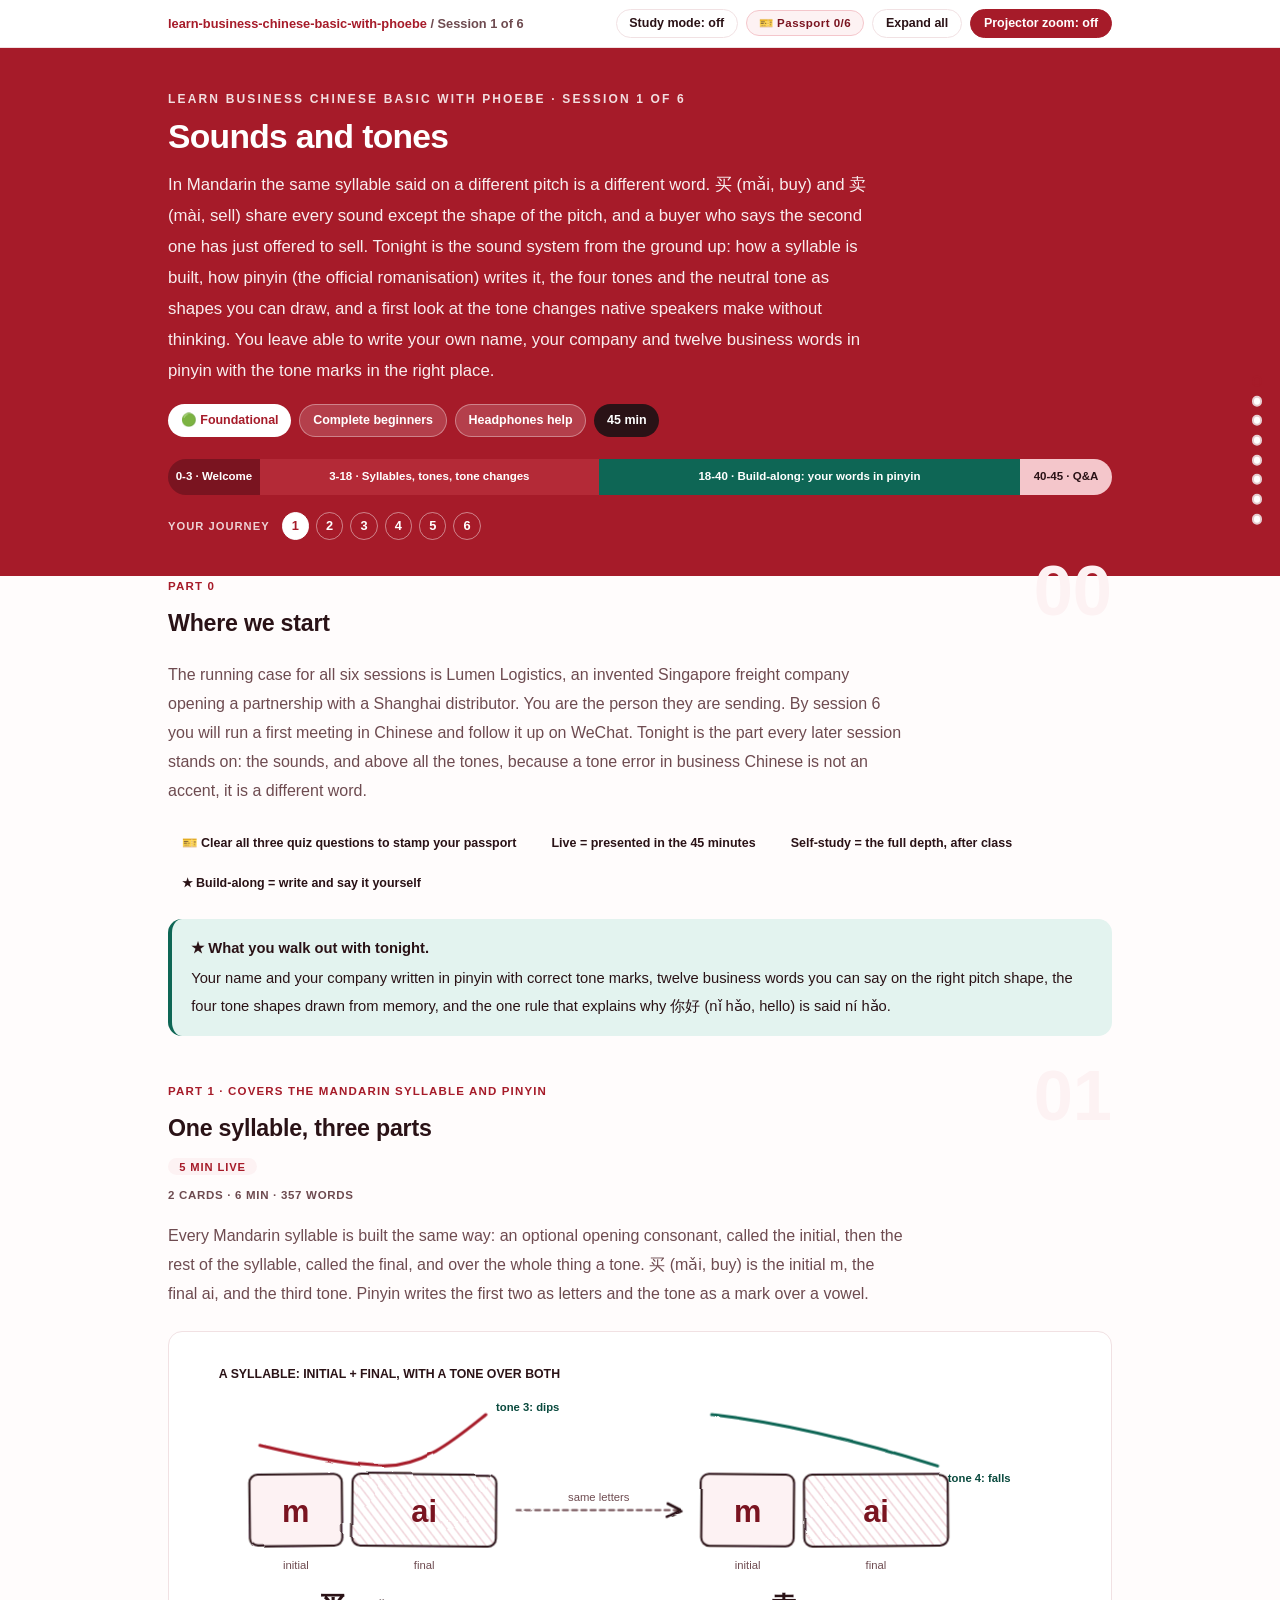
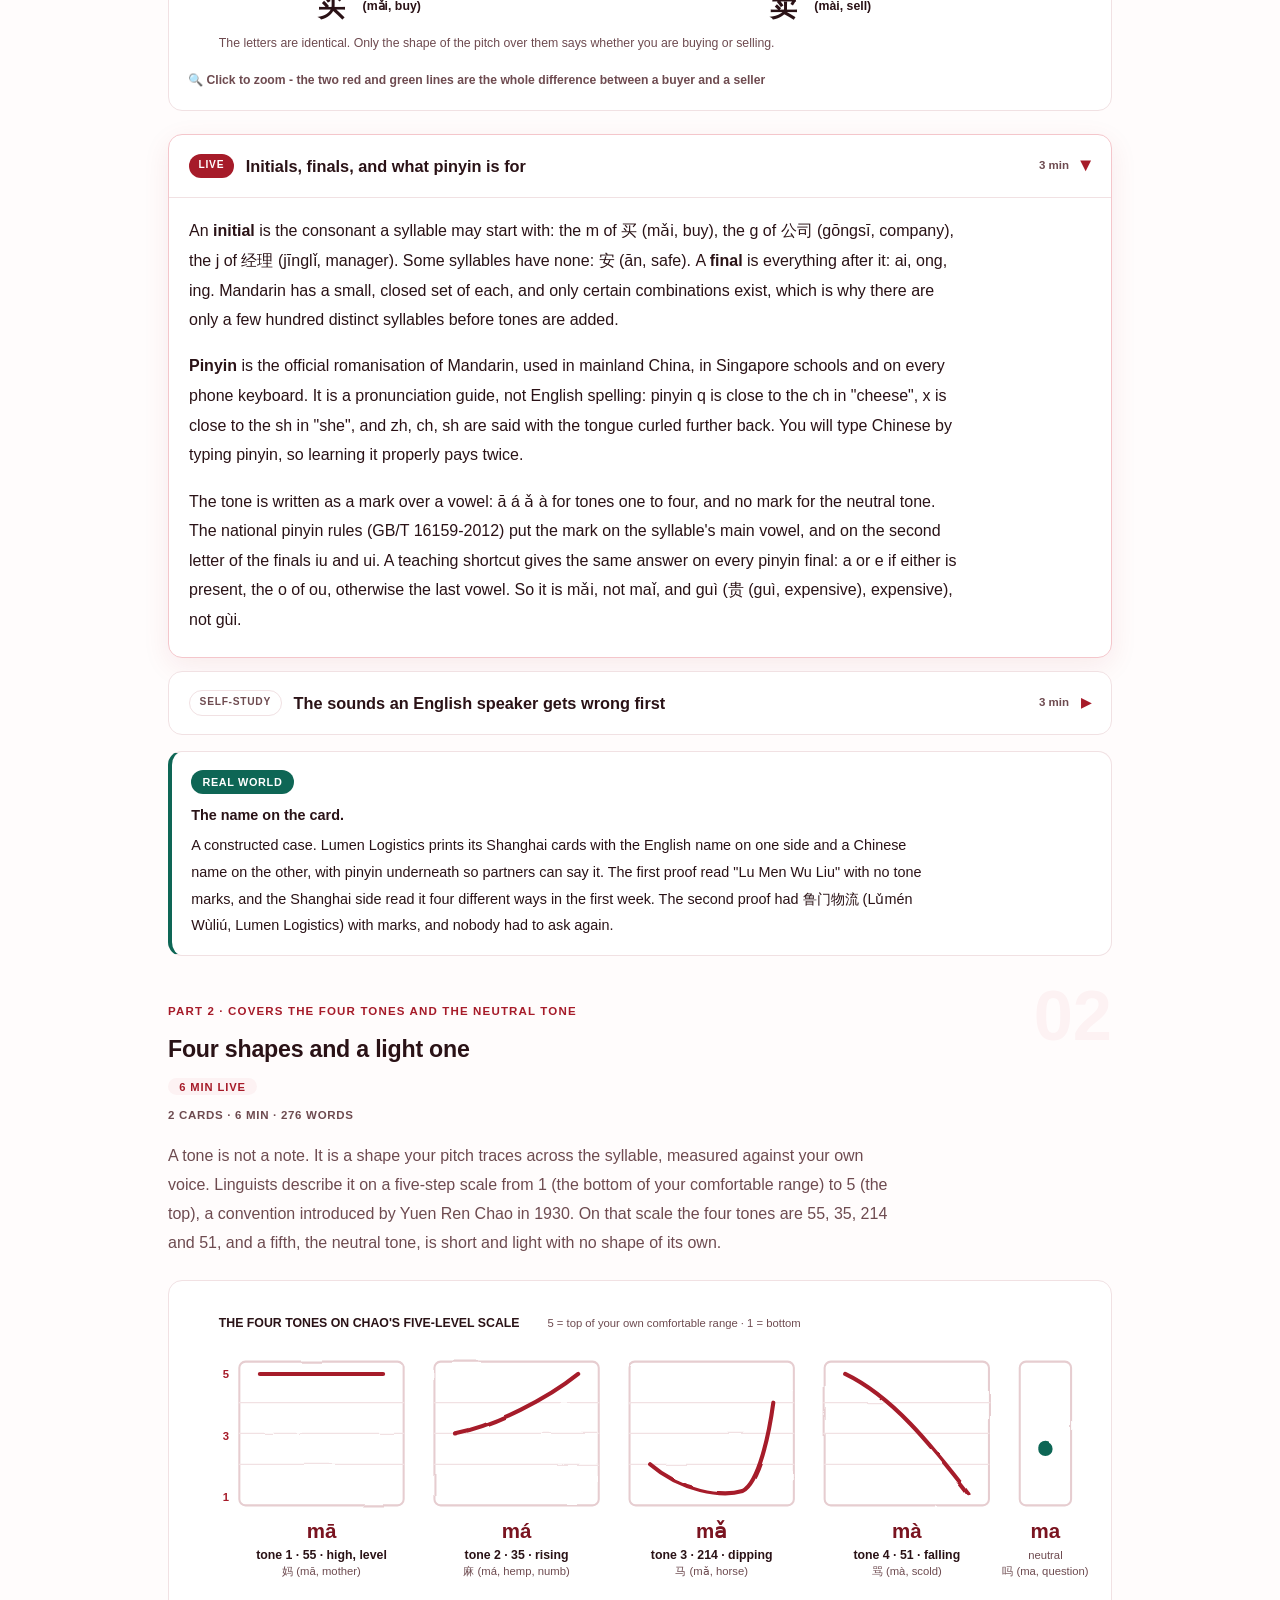
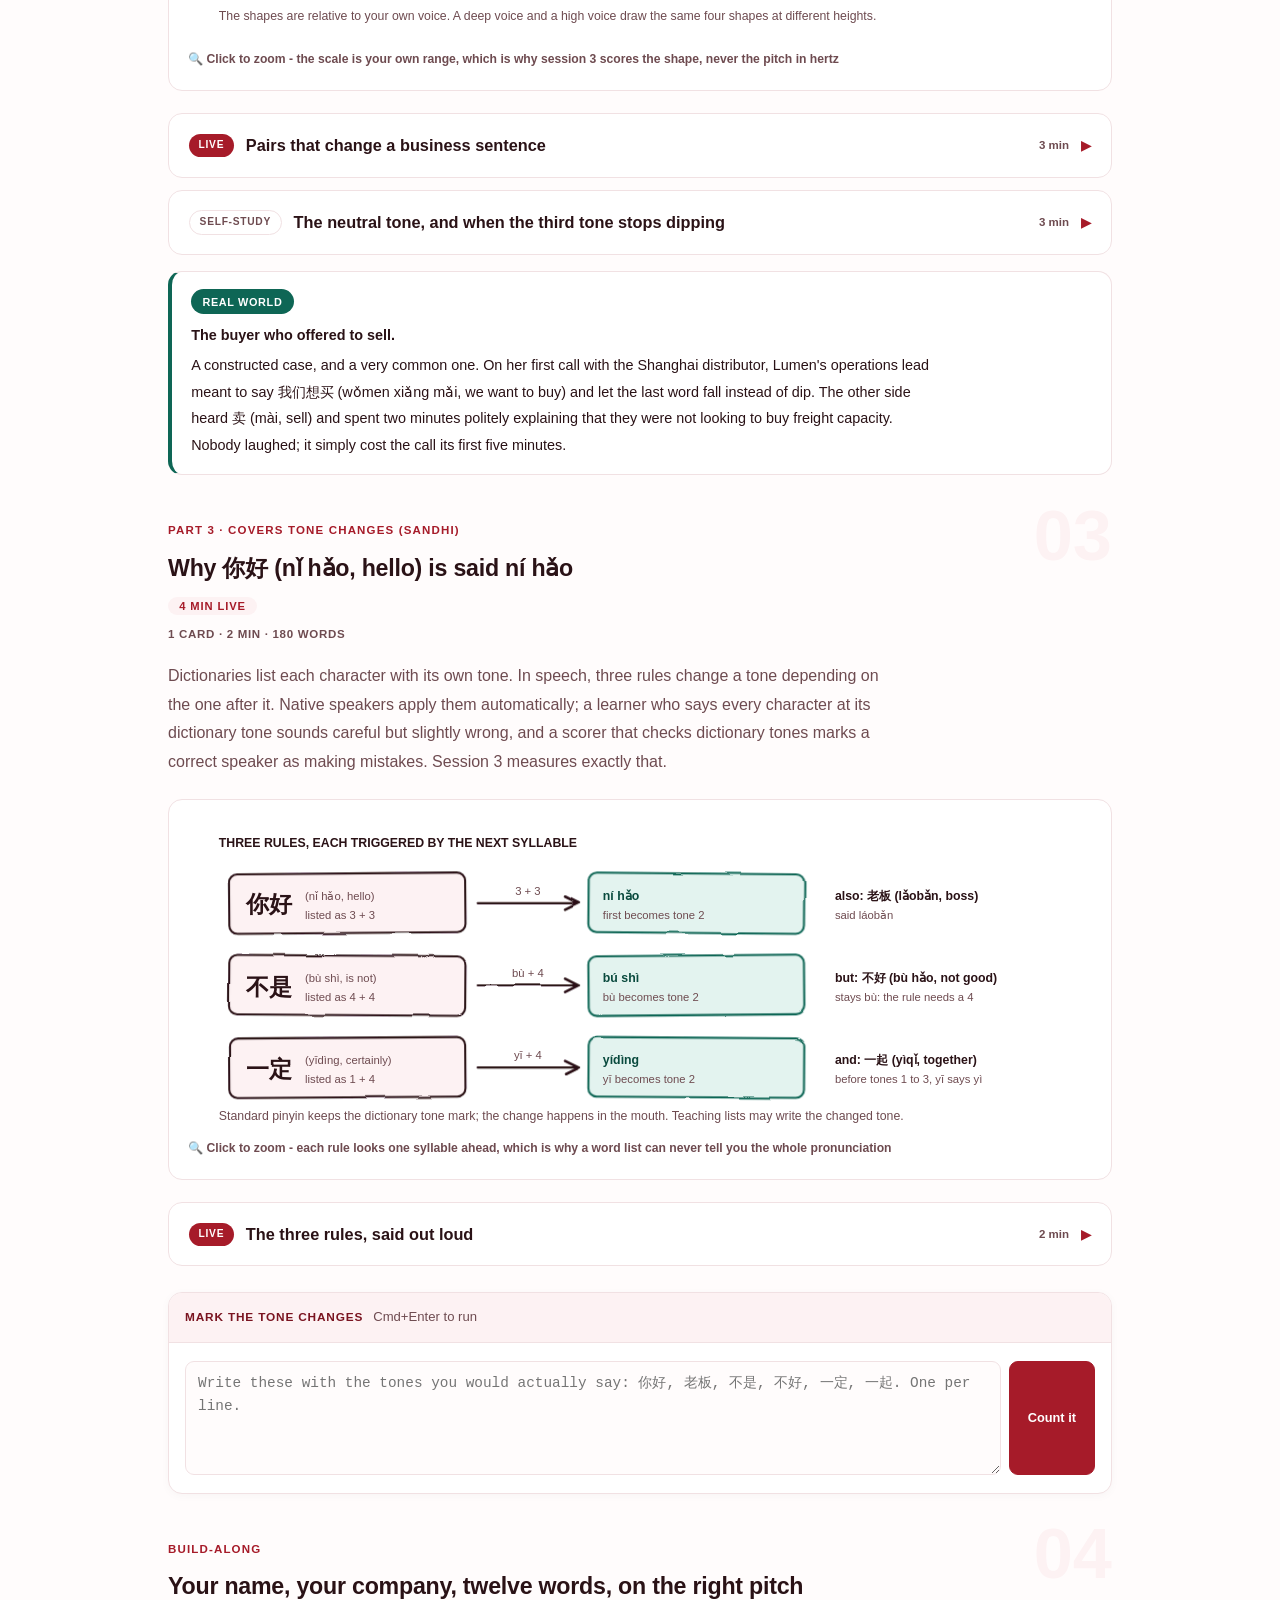
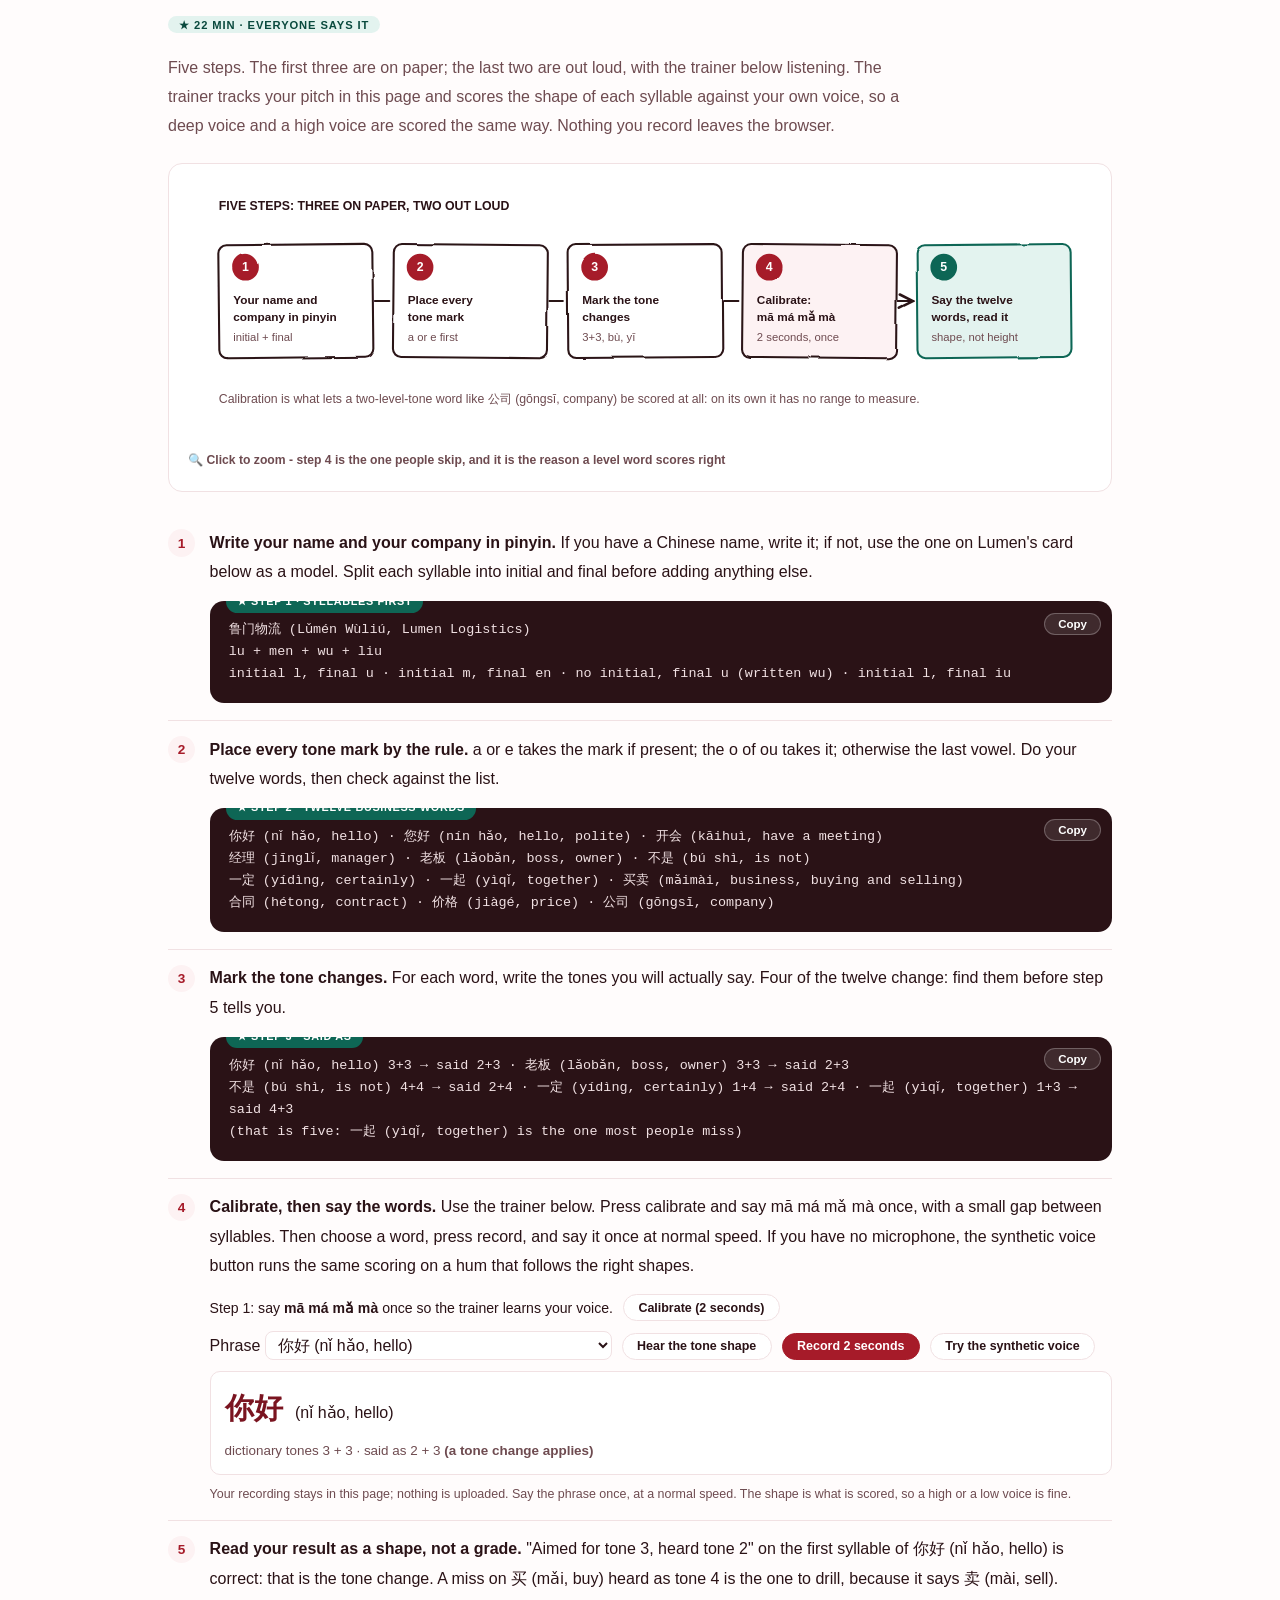
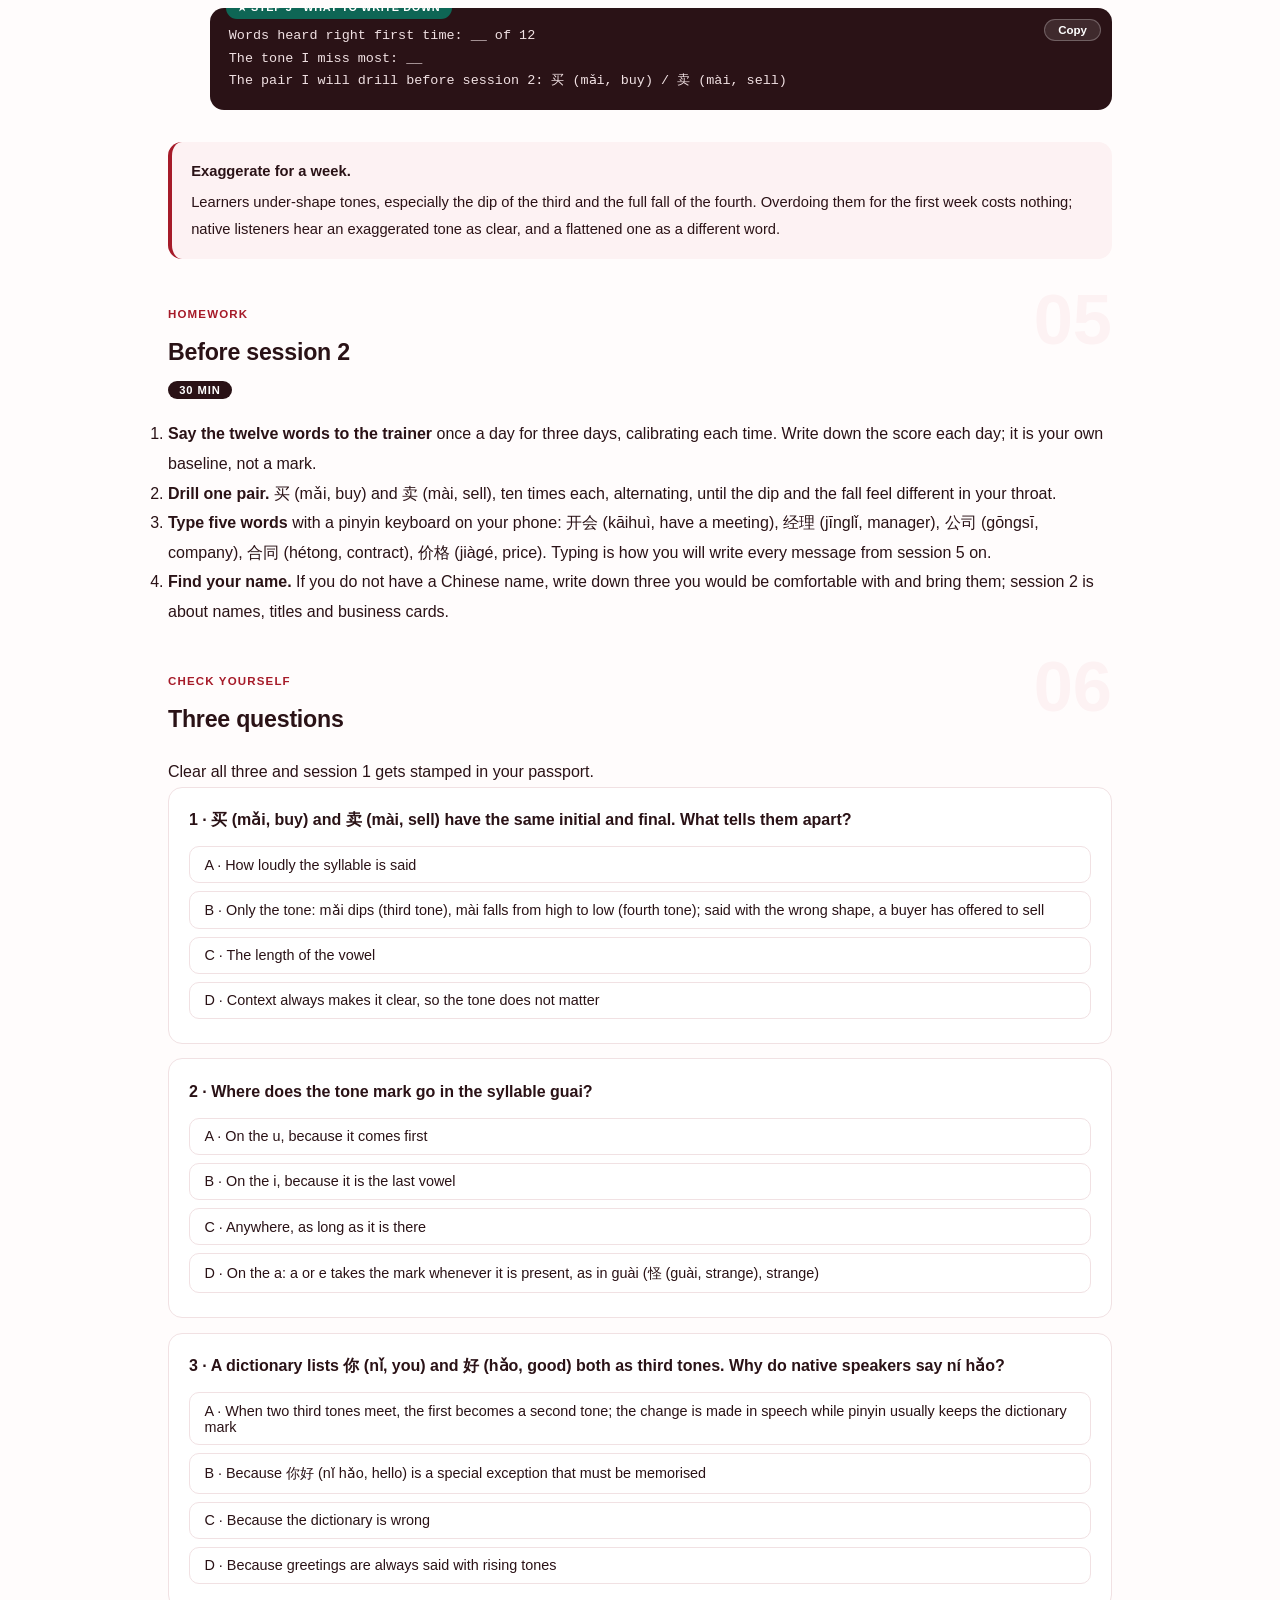
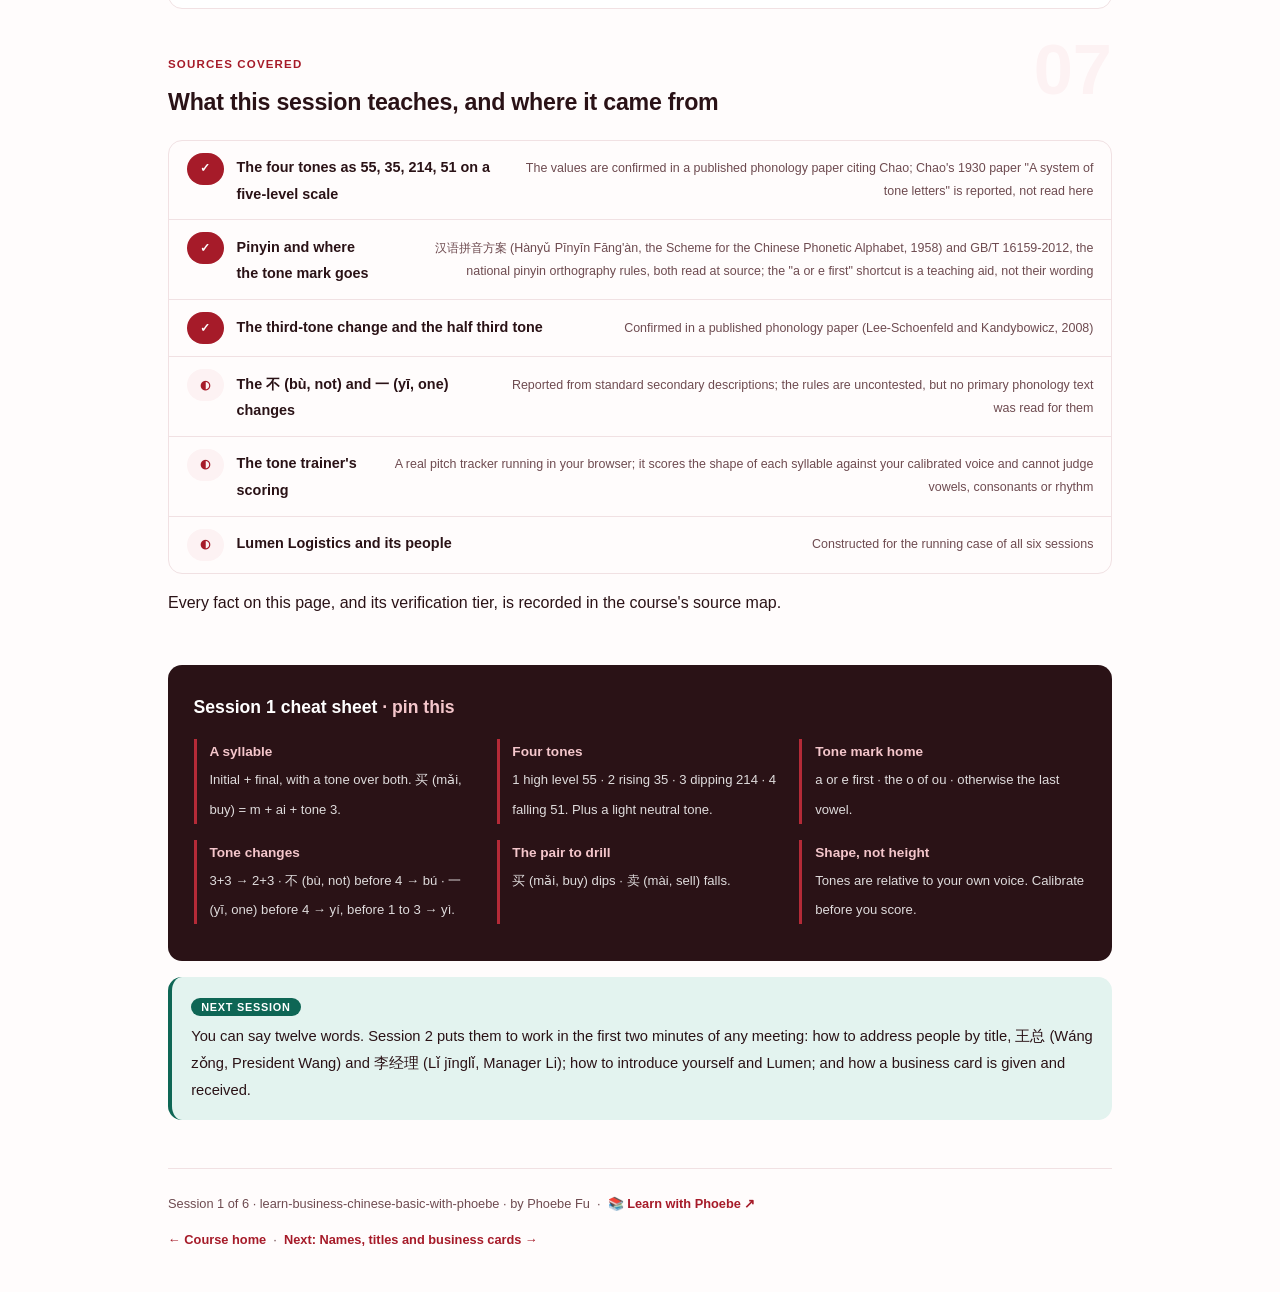
==== courses/01-sounds-and-tones.html @ 50cea1f9 "Learn Business Chinese Basic: six sessions Zero to a first business meeting in Mandarin. A YIN pitch" ====
<!DOCTYPE html>
<html lang="en">
<head>
<meta charset="UTF-8">
<meta name="viewport" content="width=device-width, initial-scale=1.0">
<!-- social:start -->
<meta name="description" content="Session 1 of 6. How a Mandarin syllable is built, the four tones and the neutral tone as pitch shapes, why mǎi (buy) and mài (sell) must never be confused in a meeting, and a first look at the tone changes native speakers make. Build-along: your name, your company and twelve business words in pinyin with tone marks.">
<meta property="og:type" content="article">
<meta property="og:site_name" content="Learn with Phoebe">
<meta property="og:title" content="Sounds and tones - learn business chinese basic with phoebe">
<meta property="og:description" content="Session 1 of 6. One syllable, three parts, four tones. Buy and sell differ only in pitch.">
<meta property="og:url" content="https://phoebefu6.github.io/learn-business-chinese-basic-with-phoebe/courses/01-sounds-and-tones.html">
<meta property="og:image" content="https://phoebefu6.github.io/learn-business-chinese-basic-with-phoebe/assets/og-cover.png">
<meta property="og:image:width" content="1200">
<meta property="og:image:height" content="630">
<meta name="twitter:card" content="summary_large_image">
<meta name="twitter:title" content="Sounds and tones - learn business chinese basic with phoebe">
<meta name="twitter:description" content="Session 1 of 6. Pinyin, the four tones, and buy versus sell.">
<meta name="twitter:image" content="https://phoebefu6.github.io/learn-business-chinese-basic-with-phoebe/assets/og-cover.png">
<!-- social:end -->
<title>Session 1 · Sounds and tones - learn business chinese basic with phoebe</title>
<link rel="stylesheet" href="../assets/style.css?v=1">
</head>
<body>

<div class="toolbar">
  <div class="wrap">
    <span class="crumb"><a href="../index.html">learn-business-chinese-basic-with-phoebe</a> / Session 1 of 6</span>
    <button class="btn" id="toggle-all" type="button">Expand all</button>
    <button class="btn primary" id="zoom-toggle" type="button">Projector zoom: off</button>
  </div>
</div>

<header class="masthead">
  <div class="wrap">
    <div class="eyebrow">Learn Business Chinese Basic with Phoebe · Session 1 of 6</div>
    <h1>Sounds and <span class="accent">tones</span></h1>
    <p class="sub">In Mandarin the same syllable said on a different pitch is a different word. 买 (mǎi, buy) and 卖 (mài, sell) share every sound except the shape of the pitch, and a buyer who says the second one has just offered to sell. Tonight is the sound system from the ground up: how a syllable is built, how pinyin (the official romanisation) writes it, the four tones and the neutral tone as shapes you can draw, and a first look at the tone changes native speakers make without thinking. You leave able to write your own name, your company and twelve business words in pinyin with the tone marks in the right place.</p>
    <div class="chip-row">
      <span class="chip level">🟢 Foundational</span>
      <span class="chip audience">Complete beginners</span>
      <span class="chip audience">Headphones help</span>
      <span class="chip time">45 min</span>
    </div>
    <div class="agenda">
      <span class="a1" style="flex:1">0-3 · Welcome</span>
      <span class="a2" style="flex:4">3-18 · Syllables, tones, tone changes</span>
      <span class="a3" style="flex:5">18-40 · Build-along: your words in pinyin</span>
      <span class="a4" style="flex:1">40-45 · Q&amp;A</span>
    </div>
  </div>
</header>

<main class="wrap">

  <section class="section" id="intro">
    <div class="section-kicker">
      <span class="klabel">Part 0</span>
      <h2>Where we start</h2>
    </div>
    <p class="lede">The running case for all six sessions is Lumen Logistics, an invented Singapore freight company opening a partnership with a Shanghai distributor. You are the person they are sending. By session 6 you will run a first meeting in Chinese and follow it up on WeChat. Tonight is the part every later session stands on: the sounds, and above all the tones, because a tone error in business Chinese is not an accent, it is a different word.</p>

    <div class="legend">
      <span class="pill">🎫 Clear all three quiz questions to stamp your passport</span>
      <span class="pill">Live = presented in the 45 minutes</span>
      <span class="pill">Self-study = the full depth, after class</span>
      <span class="pill">★ Build-along = write and say it yourself</span>
    </div>

    <div class="callout win">
      <p><strong>★ What you walk out with tonight.</strong> Your name and your company written in pinyin with correct tone marks, twelve business words you can say on the right pitch shape, the four tone shapes drawn from memory, and the one rule that explains why 你好 (nǐ hǎo, hello) is said ní hǎo.</p>
    </div>
  </section>

  <section class="section" id="part-1">
    <div class="section-kicker">
      <span class="klabel">Part 1 · covers the Mandarin syllable and pinyin</span>
      <h2>One syllable, three parts</h2>
      <span class="tag concept">5 min live</span>
    </div>
    <p class="lede">Every Mandarin syllable is built the same way: an optional opening consonant, called the initial, then the rest of the syllable, called the final, and over the whole thing a tone. 买 (mǎi, buy) is the initial m, the final ai, and the third tone. Pinyin writes the first two as letters and the tone as a mark over a vowel.</p>

    <figure class="zoomable">
      <svg viewBox="0 0 880 300" xmlns="http://www.w3.org/2000/svg" role="img" aria-label="The syllable mǎi drawn as three stacked parts: the initial m, the final ai, and a tone line drawn above both as a dipping curve. Beside it, the same initial and final with a falling tone line give mài, sell. Underneath, a note says the tone mark sits on the a.">
        <defs>
          <filter id="s1aSk" x="-3%" y="-3%" width="106%" height="106%"><feTurbulence type="fractalNoise" baseFrequency="0.02" numOctaves="2" seed="11" result="n"/><feDisplacementMap in="SourceGraphic" in2="n" scale="2.4" xChannelSelector="R" yChannelSelector="G"/></filter>
          <pattern id="s1aHc" patternUnits="userSpaceOnUse" width="7" height="7" patternTransform="rotate(-38)"><line x1="0" y1="0" x2="0" y2="7" stroke="#A61B29" stroke-width="1" opacity=".5"/></pattern>
          <marker id="s1aAr" viewBox="0 0 10 10" refX="9" refY="5" markerWidth="8" markerHeight="8" orient="auto"><path d="M1 1 L9 5 L1 9" fill="none" stroke="#2A1216" stroke-width="1.6" stroke-linecap="round"/></marker>
        </defs>
        <style>
          .s1aH { font: 800 12px Inter, sans-serif; fill: #2A1216; }
          .s1aL { font: 600 12px Inter, sans-serif; fill: #2A1216; }
          .s1aS { font: 400 11px Inter, sans-serif; fill: #6E4B50; }
          .s1aB { font: 800 11px Inter, sans-serif; fill: #0A4A3E; }
          .s1aV { font: 800 30px Inter, sans-serif; fill: #7A1420; }
          .s1aZ { font: 800 26px sans-serif; fill: #2A1216; }
          .s1aN { font: 400 12px Inter, sans-serif; fill: #6E4B50; }
        </style>

        <text class="s1aH" x="30" y="26">A SYLLABLE: INITIAL + FINAL, WITH A TONE OVER BOTH</text>

        <g filter="url(#s1aSk)" fill="none" stroke="#2A1216" stroke-width="2" stroke-linecap="round" stroke-linejoin="round">
          <!-- left syllable: mai3 -->
          <rect x="60" y="120" width="90" height="70" rx="8" transform="rotate(-0.6 105 155)" fill="#FDF2F3"/>
          <rect x="160" y="120" width="140" height="70" rx="8" transform="rotate(0.5 230 155)" fill="url(#s1aHc)"/>
          <path d="M70 92 C120 104 160 112 190 112 C230 112 260 86 290 62" stroke="#A61B29" stroke-width="3"/>
          <!-- right syllable: mai4 -->
          <rect x="500" y="120" width="90" height="70" rx="8" transform="rotate(0.5 545 155)" fill="#FDF2F3"/>
          <rect x="600" y="120" width="140" height="70" rx="8" transform="rotate(-0.4 670 155)" fill="url(#s1aHc)"/>
          <path d="M510 62 C580 70 660 90 730 112" stroke="#0E6655" stroke-width="3"/>
          <!-- arrow between: same letters -->
          <path d="M320 155 L480 155" stroke="#6E4B50" stroke-dasharray="5 4" marker-end="url(#s1aAr)"/>
        </g>

        <text class="s1aV" x="105" y="167" text-anchor="middle">m</text>
        <text class="s1aV" x="230" y="167" text-anchor="middle">ai</text>
        <text class="s1aS" x="105" y="212" text-anchor="middle">initial</text>
        <text class="s1aS" x="230" y="212" text-anchor="middle">final</text>
        <text class="s1aB" x="300" y="58">tone 3: dips</text>
        <text class="s1aZ" x="140" y="258" text-anchor="middle">买</text>
        <text class="s1aL" x="170" y="252">(mǎi, buy)</text>

        <text class="s1aV" x="545" y="167" text-anchor="middle">m</text>
        <text class="s1aV" x="670" y="167" text-anchor="middle">ai</text>
        <text class="s1aS" x="545" y="212" text-anchor="middle">initial</text>
        <text class="s1aS" x="670" y="212" text-anchor="middle">final</text>
        <text class="s1aB" x="740" y="128">tone 4: falls</text>
        <text class="s1aZ" x="580" y="258" text-anchor="middle">卖</text>
        <text class="s1aL" x="610" y="252">(mài, sell)</text>

        <text class="s1aS" x="400" y="146" text-anchor="middle">same letters</text>

        <text class="s1aN" x="30" y="288">The letters are identical. Only the shape of the pitch over them says whether you are buying or selling.</text>
      </svg>
      <figcaption>🔍 Click to zoom - the two red and green lines are the whole difference between a buyer and a seller</figcaption>
    </figure>

    <details class="card" open>
      <summary><span class="mode live">Live</span>Initials, finals, and what pinyin is for<span class="mini">3 min</span><span class="caret">▶</span></summary>
      <div class="body">
        <p>An <strong>initial</strong> is the consonant a syllable may start with: the m of 买 (mǎi, buy), the g of 公司 (gōngsī, company), the j of 经理 (jīnglǐ, manager). Some syllables have none: 安 (ān, safe). A <strong>final</strong> is everything after it: ai, ong, ing. Mandarin has a small, closed set of each, and only certain combinations exist, which is why there are only a few hundred distinct syllables before tones are added.</p>
        <p><strong>Pinyin</strong> is the official romanisation of Mandarin, used in mainland China, in Singapore schools and on every phone keyboard. It is a pronunciation guide, not English spelling: pinyin q is close to the ch in "cheese", x is close to the sh in "she", and zh, ch, sh are said with the tongue curled further back. You will type Chinese by typing pinyin, so learning it properly pays twice.</p>
        <p>The tone is written as a mark over a vowel: ā á ǎ à for tones one to four, and no mark for the neutral tone. The national pinyin rules (GB/T 16159-2012) put the mark on the syllable's main vowel, and on the second letter of the finals iu and ui. A teaching shortcut gives the same answer on every pinyin final: a or e if either is present, the o of ou, otherwise the last vowel. So it is mǎi, not maǐ, and guì (贵 (guì, expensive), expensive), not gùi.</p>
      </div>
    </details>

    <details class="card">
      <summary><span class="mode self">Self-study</span>The sounds an English speaker gets wrong first<span class="mini">3 min</span><span class="caret">▶</span></summary>
      <div class="body">
        <p>Four pinyin letters do not mean what an English reader expects. <strong>q</strong> is a soft "ch" with the tongue flat behind the lower teeth: 钱 (qián, money). <strong>x</strong> is a soft "sh" in the same position: 谢谢 (xièxie, thank you). <strong>c</strong> is "ts" as in "cats": 菜 (cài, dish). <strong>z</strong> is "dz" as in "adds": 在 (zài, at, be in).</p>
        <p>The vowel <strong>ü</strong> is the French u or German ü, lips rounded while saying "ee". After j, q, x and y it is written as a plain u, so 去 (qù, go) has the ü sound even though no dots appear. These four letters and that one vowel cover most of the first-week confusion; the build-along has you say each one in a business word.</p>
      </div>
    </details>

    <div class="callout example">
      <span class="ex-pill">Real world</span>
      <p><strong>The name on the card.</strong> A constructed case. Lumen Logistics prints its Shanghai cards with the English name on one side and a Chinese name on the other, with pinyin underneath so partners can say it. The first proof read "Lu Men Wu Liu" with no tone marks, and the Shanghai side read it four different ways in the first week. The second proof had 鲁门物流 (Lǔmén Wùliú, Lumen Logistics) with marks, and nobody had to ask again.</p>
    </div>
  </section>

  <section class="section" id="part-2">
    <div class="section-kicker">
      <span class="klabel">Part 2 · covers the four tones and the neutral tone</span>
      <h2>Four shapes and a light one</h2>
      <span class="tag concept">6 min live</span>
    </div>
    <p class="lede">A tone is not a note. It is a shape your pitch traces across the syllable, measured against your own voice. Linguists describe it on a five-step scale from 1 (the bottom of your comfortable range) to 5 (the top), a convention introduced by Yuen Ren Chao in 1930. On that scale the four tones are 55, 35, 214 and 51, and a fifth, the neutral tone, is short and light with no shape of its own.</p>

    <figure class="zoomable">
      <svg viewBox="0 0 880 330" xmlns="http://www.w3.org/2000/svg" role="img" aria-label="Four small charts side by side on a five-level pitch scale. Tone 1, high and level at 5 to 5, mā. Tone 2, rising from 3 to 5, má. Tone 3, dipping from 2 to 1 then rising to 4, mǎ. Tone 4, falling from 5 to 1, mà. A fifth smaller panel shows the neutral tone as a short dot.">
        <defs>
          <filter id="s1bSk" x="-3%" y="-3%" width="106%" height="106%"><feTurbulence type="fractalNoise" baseFrequency="0.02" numOctaves="2" seed="23" result="n"/><feDisplacementMap in="SourceGraphic" in2="n" scale="2.4" xChannelSelector="R" yChannelSelector="G"/></filter>
        </defs>
        <style>
          .s1bH { font: 800 12px Inter, sans-serif; fill: #2A1216; }
          .s1bL { font: 600 12px Inter, sans-serif; fill: #2A1216; }
          .s1bS { font: 400 11px Inter, sans-serif; fill: #6E4B50; }
          .s1bA { font: 700 11px Inter, sans-serif; fill: #A61B29; }
          .s1bV { font: 800 20px Inter, sans-serif; fill: #7A1420; }
          .s1bZ { font: 800 22px sans-serif; fill: #2A1216; }
          .s1bN { font: 400 12px Inter, sans-serif; fill: #6E4B50; }
        </style>

        <text class="s1bH" x="30" y="26">THE FOUR TONES ON CHAO'S FIVE-LEVEL SCALE</text>
        <text class="s1bS" x="350" y="26">5 = top of your own comfortable range · 1 = bottom</text>

        <g filter="url(#s1bSk)" fill="none" stroke="#2A1216" stroke-width="2" stroke-linecap="round" stroke-linejoin="round">
          <!-- four panels 160 wide from x=50, 30 gap; scale y: level5=70, level1=190 (30 per level) -->
          <rect x="50" y="60" width="160" height="140" rx="6" fill="#FFFFFF" stroke="#E6CDD0"/>
          <rect x="240" y="60" width="160" height="140" rx="6" fill="#FFFFFF" stroke="#E6CDD0"/>
          <rect x="430" y="60" width="160" height="140" rx="6" fill="#FFFFFF" stroke="#E6CDD0"/>
          <rect x="620" y="60" width="160" height="140" rx="6" fill="#FFFFFF" stroke="#E6CDD0"/>
          <path d="M50 100 L210 100 M50 130 L210 130 M50 160 L210 160 M240 100 L400 100 M240 130 L400 130 M240 160 L400 160 M430 100 L590 100 M430 130 L590 130 M430 160 L590 160 M620 100 L780 100 M620 130 L780 130 M620 160 L780 160" stroke="#F1E1E3" stroke-width="1.2"/>
          <!-- tone 1: 55 -->
          <path d="M70 72 L190 72" stroke="#A61B29" stroke-width="4"/>
          <!-- tone 2: 35 -->
          <path d="M260 130 C300 122 350 96 380 72" stroke="#A61B29" stroke-width="4"/>
          <!-- tone 3: 214 -->
          <path d="M450 160 C480 186 520 192 540 186 C556 178 566 130 570 100" stroke="#A61B29" stroke-width="4"/>
          <!-- tone 4: 51 -->
          <path d="M640 72 C690 96 730 150 760 188" stroke="#A61B29" stroke-width="4"/>
          <!-- neutral -->
          <rect x="810" y="60" width="50" height="140" rx="6" fill="#FFFFFF" stroke="#E6CDD0"/>
          <circle cx="835" cy="145" r="6" fill="#0E6655" stroke="#0E6655"/>
        </g>

        <text class="s1bA" x="40" y="76" text-anchor="end">5</text>
        <text class="s1bA" x="40" y="136" text-anchor="end">3</text>
        <text class="s1bA" x="40" y="196" text-anchor="end">1</text>

        <text class="s1bV" x="130" y="232" text-anchor="middle">mā</text>
        <text class="s1bL" x="130" y="252" text-anchor="middle">tone 1 · 55 · high, level</text>
        <text class="s1bS" x="130" y="268" text-anchor="middle">妈 (mā, mother)</text>
        <text class="s1bV" x="320" y="232" text-anchor="middle">má</text>
        <text class="s1bL" x="320" y="252" text-anchor="middle">tone 2 · 35 · rising</text>
        <text class="s1bS" x="320" y="268" text-anchor="middle">麻 (má, hemp, numb)</text>
        <text class="s1bV" x="510" y="232" text-anchor="middle">mǎ</text>
        <text class="s1bL" x="510" y="252" text-anchor="middle">tone 3 · 214 · dipping</text>
        <text class="s1bS" x="510" y="268" text-anchor="middle">马 (mǎ, horse)</text>
        <text class="s1bV" x="700" y="232" text-anchor="middle">mà</text>
        <text class="s1bL" x="700" y="252" text-anchor="middle">tone 4 · 51 · falling</text>
        <text class="s1bS" x="700" y="268" text-anchor="middle">骂 (mà, scold)</text>
        <text class="s1bV" x="835" y="232" text-anchor="middle">ma</text>
        <text class="s1bS" x="835" y="252" text-anchor="middle">neutral</text>
        <text class="s1bS" x="835" y="268" text-anchor="middle">吗 (ma, question)</text>

        <text class="s1bN" x="30" y="312">The shapes are relative to your own voice. A deep voice and a high voice draw the same four shapes at different heights.</text>
      </svg>
      <figcaption>🔍 Click to zoom - the scale is your own range, which is why session 3 scores the shape, never the pitch in hertz</figcaption>
    </figure>

    <details class="card">
      <summary><span class="mode live">Live</span>Pairs that change a business sentence<span class="mini">3 min</span><span class="caret">▶</span></summary>
      <div class="body">
        <p>Tones are not decoration. These pairs come up in the first week of any business conversation, and each differs only in tone:</p>
        <table class="clean">
          <tr><th>Say this</th><th>Means</th><th>Say this instead, by mistake</th><th>Means</th></tr>
          <tr><td><span class="zh">买 (mǎi, buy)</span> (mǎi, buy)</td><td>buy</td><td><span class="zh">卖 (mài, sell)</span> (mài, sell)</td><td>sell</td></tr>
          <tr><td><span class="zh">十 (shí, ten)</span> (shí, ten)</td><td>ten</td><td><span class="zh">四 (sì, four)</span> (sì, four)</td><td>four, and a different initial too</td></tr>
          <tr><td><span class="zh">是 (shì, to be, yes)</span> (shì, to be, yes)</td><td>yes, it is</td><td><span class="zh">十 (shí, ten)</span> (shí, ten)</td><td>ten</td></tr>
          <tr><td><span class="zh">请 (qǐng, please, invite)</span> (qǐng, please, invite)</td><td>please</td><td><span class="zh">轻 (qīng, light in weight)</span> (qīng, light in weight)</td><td>light</td></tr>
        </table>
        <p>In a negotiation, 买 (mǎi, buy) and 卖 (mài, sell) are the pair to drill until the third tone dips and the fourth falls without thinking. 十 (shí, ten) against 四 (sì, four) matters every time a quantity or a price is said aloud; the initials differ as well as the tones, and both have to be right.</p>
      </div>
    </details>

    <details class="card">
      <summary><span class="mode self">Self-study</span>The neutral tone, and when the third tone stops dipping<span class="mini">3 min</span><span class="caret">▶</span></summary>
      <div class="body">
        <p>The <strong>neutral tone</strong> is short and unstressed, with its pitch set by the tone before it. It sits on many second syllables of common words and on particles: the second 谢 (xiè, thank) of 谢谢 (xièxie, thank you), the 子 (zi, noun suffix) of 桌子 (zhuōzi, table), and the question particle 吗 (ma). Pinyin writes it with no mark.</p>
        <p>The full dipping third tone, 214, is the citation form: how it sounds said alone or at the end of a phrase. Before any other tone, speakers drop the rise and say only the low part, the <strong>half third tone</strong>. 很好 (hěn hǎo, very good) starts low on 很 (hěn, very). This is the most common single thing that separates a fluent rhythm from a careful one, and session 3's trainer scores the half third as a third.</p>
      </div>
    </details>

    <div class="callout example">
      <span class="ex-pill">Real world</span>
      <p><strong>The buyer who offered to sell.</strong> A constructed case, and a very common one. On her first call with the Shanghai distributor, Lumen's operations lead meant to say 我们想买 (wǒmen xiǎng mǎi, we want to buy) and let the last word fall instead of dip. The other side heard 卖 (mài, sell) and spent two minutes politely explaining that they were not looking to buy freight capacity. Nobody laughed; it simply cost the call its first five minutes.</p>
    </div>
  </section>

  <section class="section" id="part-3">
    <div class="section-kicker">
      <span class="klabel">Part 3 · covers tone changes (sandhi)</span>
      <h2>Why 你好 (nǐ hǎo, hello) is said ní hǎo</h2>
      <span class="tag concept">4 min live</span>
    </div>
    <p class="lede">Dictionaries list each character with its own tone. In speech, three rules change a tone depending on the one after it. Native speakers apply them automatically; a learner who says every character at its dictionary tone sounds careful but slightly wrong, and a scorer that checks dictionary tones marks a correct speaker as making mistakes. Session 3 measures exactly that.</p>

    <figure class="zoomable">
      <svg viewBox="0 0 880 300" xmlns="http://www.w3.org/2000/svg" role="img" aria-label="Three rows, one per tone-change rule. Row one: 你 third tone plus 好 third tone, an arrow turns the first into a second tone, said ní hǎo. Row two: 不 fourth tone before 是 fourth tone becomes second tone, bú shì. Row three: 一 before a fourth tone becomes second tone, yídìng; before other tones it becomes fourth tone, yìqǐ.">
        <defs>
          <filter id="s1cSk" x="-3%" y="-3%" width="106%" height="106%"><feTurbulence type="fractalNoise" baseFrequency="0.02" numOctaves="2" seed="37" result="n"/><feDisplacementMap in="SourceGraphic" in2="n" scale="2.4" xChannelSelector="R" yChannelSelector="G"/></filter>
          <marker id="s1cAr" viewBox="0 0 10 10" refX="9" refY="5" markerWidth="8" markerHeight="8" orient="auto"><path d="M1 1 L9 5 L1 9" fill="none" stroke="#2A1216" stroke-width="1.6" stroke-linecap="round"/></marker>
        </defs>
        <style>
          .s1cH { font: 800 12px Inter, sans-serif; fill: #2A1216; }
          .s1cL { font: 600 12px Inter, sans-serif; fill: #2A1216; }
          .s1cS { font: 400 11px Inter, sans-serif; fill: #6E4B50; }
          .s1cB { font: 800 12px Inter, sans-serif; fill: #0A4A3E; }
          .s1cZ { font: 800 22px sans-serif; fill: #2A1216; }
          .s1cN { font: 400 12px Inter, sans-serif; fill: #6E4B50; }
        </style>

        <text class="s1cH" x="30" y="26">THREE RULES, EACH TRIGGERED BY THE NEXT SYLLABLE</text>

        <g filter="url(#s1cSk)" fill="none" stroke="#2A1216" stroke-width="2" stroke-linecap="round" stroke-linejoin="round">
          <rect x="40" y="52" width="230" height="58" rx="8" transform="rotate(-0.5 155 81)" fill="#FDF2F3"/>
          <rect x="40" y="132" width="230" height="58" rx="8" transform="rotate(0.4 155 161)" fill="#FDF2F3"/>
          <rect x="40" y="212" width="230" height="58" rx="8" transform="rotate(-0.4 155 241)" fill="#FDF2F3"/>
          <path d="M282 81 L380 81" marker-end="url(#s1cAr)"/>
          <path d="M282 161 L380 161" marker-end="url(#s1cAr)"/>
          <path d="M282 241 L380 241" marker-end="url(#s1cAr)"/>
          <rect x="390" y="52" width="210" height="58" rx="8" transform="rotate(0.5 495 81)" fill="#E3F3EF" stroke="#0E6655"/>
          <rect x="390" y="132" width="210" height="58" rx="8" transform="rotate(-0.5 495 161)" fill="#E3F3EF" stroke="#0E6655"/>
          <rect x="390" y="212" width="210" height="58" rx="8" transform="rotate(0.4 495 241)" fill="#E3F3EF" stroke="#0E6655"/>
        </g>

        <text class="s1cZ" x="56" y="90">你好</text>
        <text class="s1cS" x="114" y="78">(nǐ hǎo, hello)</text>
        <text class="s1cS" x="114" y="96">listed as 3 + 3</text>
        <text class="s1cZ" x="56" y="170">不是</text>
        <text class="s1cS" x="114" y="158">(bù shì, is not)</text>
        <text class="s1cS" x="114" y="176">listed as 4 + 4</text>
        <text class="s1cZ" x="56" y="250">一定</text>
        <text class="s1cS" x="114" y="238">(yīdìng, certainly)</text>
        <text class="s1cS" x="114" y="256">listed as 1 + 4</text>

        <text class="s1cS" x="331" y="73" text-anchor="middle">3 + 3</text>
        <text class="s1cS" x="331" y="153" text-anchor="middle">bù + 4</text>
        <text class="s1cS" x="331" y="233" text-anchor="middle">yī + 4</text>

        <text class="s1cB" x="404" y="78">ní hǎo</text>
        <text class="s1cS" x="404" y="96">first becomes tone 2</text>
        <text class="s1cB" x="404" y="158">bú shì</text>
        <text class="s1cS" x="404" y="176">bù becomes tone 2</text>
        <text class="s1cB" x="404" y="238">yídìng</text>
        <text class="s1cS" x="404" y="256">yī becomes tone 2</text>

        <text class="s1cL" x="630" y="78">also: 老板 (lǎobǎn, boss)</text>
        <text class="s1cS" x="630" y="96">said láobǎn</text>
        <text class="s1cL" x="630" y="158">but: 不好 (bù hǎo, not good)</text>
        <text class="s1cS" x="630" y="176">stays bù: the rule needs a 4</text>
        <text class="s1cL" x="630" y="238">and: 一起 (yìqǐ, together)</text>
        <text class="s1cS" x="630" y="256">before tones 1 to 3, yī says yì</text>

        <text class="s1cN" x="30" y="292">Standard pinyin keeps the dictionary tone mark; the change happens in the mouth. Teaching lists may write the changed tone.</text>
      </svg>
      <figcaption>🔍 Click to zoom - each rule looks one syllable ahead, which is why a word list can never tell you the whole pronunciation</figcaption>
    </figure>

    <details class="card">
      <summary><span class="mode live">Live</span>The three rules, said out loud<span class="mini">2 min</span><span class="caret">▶</span></summary>
      <div class="body">
        <p><strong>Two third tones in a row:</strong> the first becomes a second tone. 你好 (nǐ hǎo, hello) is said ní hǎo; 老板 (lǎobǎn, boss) is said láobǎn. <strong>不 (bù, not) before a fourth tone</strong> becomes bú: 不是 (bú shì, is not), 不要 (bú yào, do not want). <strong>一 (yī, one) before a fourth tone</strong> becomes yí, as in 一定 (yídìng, certainly), and before tones one to three it becomes yì, as in 一起 (yìqǐ, together). When 一 (yī, one) is counted or used as a number in a series, as in 第一 (dì yī, first) or a phone number, it stays yī.</p>
        <p>The national pinyin rules (GB/T 16159-2012) write 一 (yī, one) and 不 (bù, not) with their original tones and allow the changed tone to be written in teaching. These pages write the changed tone in word lists so you can see it; in a document or on a sign you will see the original. Either way the mouth makes the change, and session 3's trainer checks the changed tone, because that is what a Shanghai listener expects to hear.</p>
      </div>
    </details>

    <div class="tryrow" data-fn="wordcount" data-multiline="1" data-title="Mark the tone changes" data-hint="Write these with the tones you would actually say: 你好, 老板, 不是, 不好, 一定, 一起. One per line." data-seed="" data-cta="Count it"></div>
  </section>

  <section class="section" id="demo-1">
    <div class="section-kicker">
      <span class="klabel">Build-along</span>
      <h2>Your name, your company, twelve words, on the right pitch</h2>
      <span class="tag demo">★ 22 min · everyone says it</span>
    </div>
    <p class="lede">Five steps. The first three are on paper; the last two are out loud, with the trainer below listening. The trainer tracks your pitch in this page and scores the shape of each syllable against your own voice, so a deep voice and a high voice are scored the same way. Nothing you record leaves the browser.</p>

    <figure class="zoomable">
      <svg viewBox="0 0 880 250" xmlns="http://www.w3.org/2000/svg" role="img" aria-label="The build-along as a five-step strip: write your name in pinyin, place the tone marks, mark the tone changes, calibrate your voice by saying mā má mǎ mà, then say the twelve words and read your score.">
        <defs>
          <filter id="s1dSk" x="-3%" y="-3%" width="106%" height="106%"><feTurbulence type="fractalNoise" baseFrequency="0.02" numOctaves="2" seed="41" result="n"/><feDisplacementMap in="SourceGraphic" in2="n" scale="2.4" xChannelSelector="R" yChannelSelector="G"/></filter>
          <marker id="s1dAr" viewBox="0 0 10 10" refX="9" refY="5" markerWidth="8" markerHeight="8" orient="auto"><path d="M1 1 L9 5 L1 9" fill="none" stroke="#2A1216" stroke-width="1.6" stroke-linecap="round"/></marker>
        </defs>
        <style>
          .s1dH { font: 800 12px Inter, sans-serif; fill: #2A1216; }
          .s1dL { font: 700 11.5px Inter, sans-serif; fill: #2A1216; }
          .s1dS { font: 400 11px Inter, sans-serif; fill: #6E4B50; }
          .s1dW { font: 800 12px Inter, sans-serif; fill: #FFFFFF; }
          .s1dN { font: 400 12px Inter, sans-serif; fill: #6E4B50; }
        </style>

        <text class="s1dH" x="30" y="26">FIVE STEPS: THREE ON PAPER, TWO OUT LOUD</text>

        <g filter="url(#s1dSk)" fill="none" stroke="#2A1216" stroke-width="2" stroke-linecap="round" stroke-linejoin="round">
          <rect x="30" y="60" width="150" height="110" rx="8" transform="rotate(-0.6 105 115)" fill="#FFFFFF"/>
          <rect x="200" y="60" width="150" height="110" rx="8" transform="rotate(0.5 275 115)" fill="#FFFFFF"/>
          <rect x="370" y="60" width="150" height="110" rx="8" transform="rotate(-0.4 445 115)" fill="#FFFFFF"/>
          <rect x="540" y="60" width="150" height="110" rx="8" transform="rotate(0.5 615 115)" fill="#FDF2F3"/>
          <rect x="710" y="60" width="150" height="110" rx="8" transform="rotate(-0.5 785 115)" fill="#E3F3EF" stroke="#0E6655"/>
          <path d="M182 115 L196 115 M352 115 L366 115 M522 115 L536 115 M692 115 L706 115" marker-end="url(#s1dAr)"/>
          <circle cx="56" cy="82" r="12" fill="#A61B29" stroke="#A61B29"/>
          <circle cx="226" cy="82" r="12" fill="#A61B29" stroke="#A61B29"/>
          <circle cx="396" cy="82" r="12" fill="#A61B29" stroke="#A61B29"/>
          <circle cx="566" cy="82" r="12" fill="#A61B29" stroke="#A61B29"/>
          <circle cx="736" cy="82" r="12" fill="#0E6655" stroke="#0E6655"/>
        </g>

        <text class="s1dW" x="56" y="86" text-anchor="middle">1</text>
        <text class="s1dW" x="226" y="86" text-anchor="middle">2</text>
        <text class="s1dW" x="396" y="86" text-anchor="middle">3</text>
        <text class="s1dW" x="566" y="86" text-anchor="middle">4</text>
        <text class="s1dW" x="736" y="86" text-anchor="middle">5</text>
        <text class="s1dL" x="44" y="118">Your name and</text>
        <text class="s1dL" x="44" y="134">company in pinyin</text>
        <text class="s1dS" x="44" y="154">initial + final</text>
        <text class="s1dL" x="214" y="118">Place every</text>
        <text class="s1dL" x="214" y="134">tone mark</text>
        <text class="s1dS" x="214" y="154">a or e first</text>
        <text class="s1dL" x="384" y="118">Mark the tone</text>
        <text class="s1dL" x="384" y="134">changes</text>
        <text class="s1dS" x="384" y="154">3+3, bù, yī</text>
        <text class="s1dL" x="554" y="118">Calibrate:</text>
        <text class="s1dL" x="554" y="134">mā má mǎ mà</text>
        <text class="s1dS" x="554" y="154">2 seconds, once</text>
        <text class="s1dL" x="724" y="118">Say the twelve</text>
        <text class="s1dL" x="724" y="134">words, read it</text>
        <text class="s1dS" x="724" y="154">shape, not height</text>

        <text class="s1dN" x="30" y="214">Calibration is what lets a two-level-tone word like 公司 (gōngsī, company) be scored at all: on its own it has no range to measure.</text>
      </svg>
      <figcaption>🔍 Click to zoom - step 4 is the one people skip, and it is the reason a level word scores right</figcaption>
    </figure>

    <div class="steps">
      <div class="step">
        <p><strong>Write your name and your company in pinyin.</strong> If you have a Chinese name, write it; if not, use the one on Lumen's card below as a model. Split each syllable into initial and final before adding anything else.</p>
        <div class="prompt-box good"><span class="label">★ Step 1 · syllables first</span>鲁门物流 (Lǔmén Wùliú, Lumen Logistics)
lu + men + wu + liu
initial l, final u · initial m, final en · no initial, final u (written wu) · initial l, final iu</div>
      </div>
      <div class="step">
        <p><strong>Place every tone mark by the rule.</strong> a or e takes the mark if present; the o of ou takes it; otherwise the last vowel. Do your twelve words, then check against the list.</p>
        <div class="prompt-box good"><span class="label">★ Step 2 · twelve business words</span>你好 (nǐ hǎo, hello) · 您好 (nín hǎo, hello, polite) · 开会 (kāihuì, have a meeting)
经理 (jīnglǐ, manager) · 老板 (lǎobǎn, boss, owner) · 不是 (bú shì, is not)
一定 (yídìng, certainly) · 一起 (yìqǐ, together) · 买卖 (mǎimài, business, buying and selling)
合同 (hétong, contract) · 价格 (jiàgé, price) · 公司 (gōngsī, company)</div>
      </div>
      <div class="step">
        <p><strong>Mark the tone changes.</strong> For each word, write the tones you will actually say. Four of the twelve change: find them before step 5 tells you.</p>
        <div class="prompt-box good"><span class="label">★ Step 3 · said as</span>你好 (nǐ hǎo, hello) 3+3 → said 2+3 · 老板 (lǎobǎn, boss, owner) 3+3 → said 2+3
不是 (bú shì, is not) 4+4 → said 2+4 · 一定 (yídìng, certainly) 1+4 → said 2+4 · 一起 (yìqǐ, together) 1+3 → said 4+3
(that is five: 一起 (yìqǐ, together) is the one most people miss)</div>
      </div>
      <div class="step">
        <p><strong>Calibrate, then say the words.</strong> Use the trainer below. Press calibrate and say mā má mǎ mà once, with a small gap between syllables. Then choose a word, press record, and say it once at normal speed. If you have no microphone, the synthetic voice button runs the same scoring on a hum that follows the right shapes.</p>
        <div id="tone-practice"></div>
      </div>
      <div class="step">
        <p><strong>Read your result as a shape, not a grade.</strong> "Aimed for tone 3, heard tone 2" on the first syllable of 你好 (nǐ hǎo, hello) is correct: that is the tone change. A miss on 买 (mǎi, buy) heard as tone 4 is the one to drill, because it says 卖 (mài, sell).</p>
        <div class="prompt-box good"><span class="label">★ Step 5 · what to write down</span>Words heard right first time: __ of 12
The tone I miss most: __
The pair I will drill before session 2: 买 (mǎi, buy) / 卖 (mài, sell)</div>
      </div>
    </div>

    <div class="callout tip">
      <p><strong>Exaggerate for a week.</strong> Learners under-shape tones, especially the dip of the third and the full fall of the fourth. Overdoing them for the first week costs nothing; native listeners hear an exaggerated tone as clear, and a flattened one as a different word.</p>
    </div>
  </section>

  <section class="section" id="exercise">
    <div class="section-kicker">
      <span class="klabel">Homework</span>
      <h2>Before session 2</h2>
      <span class="tag exercise">30 min</span>
    </div>
    <ol>
      <li><strong>Say the twelve words to the trainer</strong> once a day for three days, calibrating each time. Write down the score each day; it is your own baseline, not a mark.</li>
      <li><strong>Drill one pair.</strong> 买 (mǎi, buy) and 卖 (mài, sell), ten times each, alternating, until the dip and the fall feel different in your throat.</li>
      <li><strong>Type five words</strong> with a pinyin keyboard on your phone: 开会 (kāihuì, have a meeting), 经理 (jīnglǐ, manager), 公司 (gōngsī, company), 合同 (hétong, contract), 价格 (jiàgé, price). Typing is how you will write every message from session 5 on.</li>
      <li><strong>Find your name.</strong> If you do not have a Chinese name, write down three you would be comfortable with and bring them; session 2 is about names, titles and business cards.</li>
    </ol>
  </section>

  <section class="section" id="quiz">
    <div class="section-kicker">
      <span class="klabel">Check yourself</span>
      <h2>Three questions</h2>
    </div>
    <p>Clear all three and session 1 gets stamped in your passport.</p>

    <div class="quiz-q" data-answer="1">
      <p class="qtext">1 · 买 (mǎi, buy) and 卖 (mài, sell) have the same initial and final. What tells them apart?</p>
      <button class="qopt" type="button">A · How loudly the syllable is said</button>
      <button class="qopt" type="button">B · Only the tone: mǎi dips (third tone), mài falls from high to low (fourth tone); said with the wrong shape, a buyer has offered to sell</button>
      <button class="qopt" type="button">C · The length of the vowel</button>
      <button class="qopt" type="button">D · Context always makes it clear, so the tone does not matter</button>
      <p class="qwhy">Mandarin uses pitch shape to tell words apart. Context helps a listener recover from many errors, but buy and sell appear in the same contexts, which is exactly why the pair is drilled first.</p>
    </div>

    <div class="quiz-q" data-answer="3">
      <p class="qtext">2 · Where does the tone mark go in the syllable guai?</p>
      <button class="qopt" type="button">A · On the u, because it comes first</button>
      <button class="qopt" type="button">B · On the i, because it is the last vowel</button>
      <button class="qopt" type="button">C · Anywhere, as long as it is there</button>
      <button class="qopt" type="button">D · On the a: a or e takes the mark whenever it is present, as in guài (怪 (guài, strange), strange)</button>
      <p class="qwhy">The standard says the mark sits on the main vowel, and in guai that is the a. The shortcut "a or e first, the o of ou, otherwise the last vowel" gives the same answer and is easier to remember. Pinyin keyboards apply it for you.</p>
    </div>

    <div class="quiz-q" data-answer="0">
      <p class="qtext">3 · A dictionary lists 你 (nǐ, you) and 好 (hǎo, good) both as third tones. Why do native speakers say ní hǎo?</p>
      <button class="qopt" type="button">A · When two third tones meet, the first becomes a second tone; the change is made in speech while pinyin usually keeps the dictionary mark</button>
      <button class="qopt" type="button">B · Because 你好 (nǐ hǎo, hello) is a special exception that must be memorised</button>
      <button class="qopt" type="button">C · Because the dictionary is wrong</button>
      <button class="qopt" type="button">D · Because greetings are always said with rising tones</button>
      <p class="qwhy">It is a rule, not an exception: 老板 (lǎobǎn, boss) and 很好 (hěn hǎo, very good) said in a phrase follow the same pattern. A tone checker that scores dictionary tones would mark a correct speaker wrong here; session 3 counts how often.</p>
    </div>

    <p class="quiz-score"></p>
  </section>

  <section class="section" id="official">
    <div class="section-kicker">
      <span class="klabel">Sources covered</span>
      <h2>What this session teaches, and where it came from</h2>
    </div>
    <div class="covered">
      <div class="covered-row"><span class="status pill solid">✓</span><span class="name">The four tones as 55, 35, 214, 51 on a five-level scale</span><span class="note">The values are confirmed in a published phonology paper citing Chao; Chao's 1930 paper "A system of tone letters" is reported, not read here</span></div>
      <div class="covered-row"><span class="status pill solid">✓</span><span class="name">Pinyin and where the tone mark goes</span><span class="note">汉语拼音方案 (Hànyǔ Pīnyīn Fāng'àn, the Scheme for the Chinese Phonetic Alphabet, 1958) and GB/T 16159-2012, the national pinyin orthography rules, both read at source; the "a or e first" shortcut is a teaching aid, not their wording</span></div>
      <div class="covered-row"><span class="status pill solid">✓</span><span class="name">The third-tone change and the half third tone</span><span class="note">Confirmed in a published phonology paper (Lee-Schoenfeld and Kandybowicz, 2008)</span></div>
      <div class="covered-row"><span class="status pill light">◐</span><span class="name">The 不 (bù, not) and 一 (yī, one) changes</span><span class="note">Reported from standard secondary descriptions; the rules are uncontested, but no primary phonology text was read for them</span></div>
      <div class="covered-row"><span class="status pill light">◐</span><span class="name">The tone trainer's scoring</span><span class="note">A real pitch tracker running in your browser; it scores the shape of each syllable against your calibrated voice and cannot judge vowels, consonants or rhythm</span></div>
      <div class="covered-row"><span class="status pill light">◐</span><span class="name">Lumen Logistics and its people</span><span class="note">Constructed for the running case of all six sessions</span></div>
    </div>
    <p class="mono" style="margin-top:14px">Every fact on this page, and its verification tier, is recorded in the course's source map.</p>
  </section>

  <section class="cheat" id="cheatsheet">
    <h3>Session 1 cheat sheet <span>· pin this</span></h3>
    <div class="grid-2">
      <div class="cheat-item"><b>A syllable</b><span>Initial + final, with a tone over both. 买 (mǎi, buy) = m + ai + tone 3.</span></div>
      <div class="cheat-item"><b>Four tones</b><span>1 high level 55 · 2 rising 35 · 3 dipping 214 · 4 falling 51. Plus a light neutral tone.</span></div>
      <div class="cheat-item"><b>Tone mark home</b><span>a or e first · the o of ou · otherwise the last vowel.</span></div>
      <div class="cheat-item"><b>Tone changes</b><span>3+3 → 2+3 · 不 (bù, not) before 4 → bú · 一 (yī, one) before 4 → yí, before 1 to 3 → yì.</span></div>
      <div class="cheat-item"><b>The pair to drill</b><span>买 (mǎi, buy) dips · 卖 (mài, sell) falls.</span></div>
      <div class="cheat-item"><b>Shape, not height</b><span>Tones are relative to your own voice. Calibrate before you score.</span></div>
    </div>
  </section>

  <div class="callout next">
    <span class="nx-pill">Next session</span>
    <p>You can say twelve words. Session 2 puts them to work in the first two minutes of any meeting: how to address people by title, 王总 (Wáng zǒng, President Wang) and 李经理 (Lǐ jīnglǐ, Manager Li); how to introduce yourself and Lumen; and how a business card is given and received.</p>
  </div>

  <footer class="pagefoot">
    <span>Session 1 of 6 · learn-business-chinese-basic-with-phoebe · by Phoebe Fu &nbsp;·&nbsp; 📚 <a href="https://phoebefu6.github.io/learn-with-phoebe/">Learn with Phoebe ↗</a></span>
    <span><a href="../index.html">← Course home</a> &nbsp;·&nbsp; <a href="02-names-titles-and-cards.html">Next: Names, titles and business cards →</a></span>
  </footer>

</main>

<script src="../assets/tone-live.js?v=1"></script>
<script src="../assets/app.js?v=1"></script>
</body>
</html>
---- assets/style.css ----
/* learn-business-chinese-basic-with-phoebe - editorial bold design system
   Accent: cinnabar #A61B29 · Flagship: jade #0E6655
   (CSS var names still read --indigo/--amber; they hold cinnabar and jade.)
   NOTE: this is the PAGE chrome. Widget palettes inside the bench scripts are separate. */

:root {
  --indigo: #A61B29;
  --indigo-deep: #7A1420;
  --indigo-mid: #B42A37;
  --indigo-soft: #F4C6CB;
  --indigo-50: #FDF2F3;
  --ink: #2A1216;
  --muted: #6E4B50;
  --faint: #E6CDD0;
  --hairline: #F1E1E3;
  --clay: #0E6655;
  --clay-ink: #0A4A3E;
  --amber: #0E6655;
  --amber-ink: #0A4A3E;
  --amber-50: #E3F3EF;
  --paper: #FFFCFC;
  --code-bg: #2A1216;
  --code-ink: #F1E1E3;
  --scrim-rgb: 42,18,22;
  --shadow-rgb: 166,27,41;
  --radius: 14px;
}

* { margin: 0; padding: 0; box-sizing: border-box; }

html { font-size: 16px; scroll-behavior: smooth; }
html.zoom-125 { font-size: 20px; }
html.zoom-150 { font-size: 24px; }

body {
  font-family: "Inter", -apple-system, BlinkMacSystemFont, "Segoe UI", Roboto, sans-serif;
  background: var(--paper);
  color: var(--ink);
  line-height: 1.85;
  font-feature-settings: "tnum";
}

.wrap { max-width: 62rem; margin: 0 auto; padding: 0 1.5rem; }

/* ---------- header band ---------- */
.masthead {
  background: var(--indigo);
  color: #fff;
  padding: 2.5rem 0 2.25rem;
}
.masthead .eyebrow {
  font-size: .75rem;
  letter-spacing: .18em;
  text-transform: uppercase;
  opacity: .85;
  font-weight: 600;
}
.masthead h1 {
  font-size: 2.1rem;
  line-height: 1.15;
  font-weight: 800;
  margin: .5rem 0 .75rem;
  letter-spacing: -.02em;
}
.masthead h1 .accent { color: inherit; }
.masthead .sub { font-size: 1.05rem; opacity: .92; max-width: 44rem; }

.chip-row { display: flex; flex-wrap: wrap; gap: .5rem; margin-top: 1.1rem; }
.chip {
  display: inline-flex;
  align-items: center;
  gap: .35rem;
  border-radius: 999px;
  padding: .25rem .8rem;
  font-size: .78rem;
  font-weight: 600;
  white-space: nowrap;
}
.chip.level { background: #fff; color: var(--indigo); }
.chip.audience { background: rgba(255,255,255,.16); color: #fff; border: 1px solid rgba(255,255,255,.35); }
.chip.time { background: var(--ink); color: #fff; font-variant-numeric: tabular-nums; }


/* ---------- agenda band ----------
   Recovered 2026-09-02. These six repos were scaffolded from a stylesheet that had
   lost this block, so .agenda rendered as run-on inline text ~700px tall inside the
   masthead. 87 of 93 repos carry it; these were the exception, and they were also the
   six the estate sweep could not see. See course-builder/references/field-notes.md.

   .a3 does NOT reuse the donor's `color: var(--amber-ink)`: that pair falls below
   4.5:1 against --amber in all six palettes, which is the same failure the sweep
   flags on the wellbeing courses. The literal below is the darkest tone of this
   repo's own amber-ink that clears 4.5:1, so the band stays bright. Recompute it if
   --amber changes. */
.agenda {
  display: flex;
  border-radius: 999px;
  overflow: hidden;
  margin: 1.4rem 0 0;
  font-size: .72rem;
  font-weight: 600;
  text-align: center;
  color: #fff;
}
.agenda span { padding: .45rem .3rem; white-space: nowrap; overflow: hidden; text-overflow: ellipsis; }
.agenda .a1 { background: var(--indigo-deep); }
.agenda .a2 { background: var(--indigo-mid); }
.agenda .a3 { background: var(--amber); color: #FFFFFF; }
.agenda .a4 { background: var(--indigo-soft); color: var(--ink); }

/* ---------- toolbar ---------- */
.toolbar {
  position: sticky;
  top: 0;
  z-index: 40;
  background: rgba(255,255,255,.94);
  backdrop-filter: blur(6px);
  border-bottom: 1px solid var(--hairline);
  padding: .55rem 0;
}
.toolbar .wrap { display: flex; align-items: center; gap: .5rem; flex-wrap: nowrap; }
.toolbar .crumb { font-size: .8rem; color: var(--muted); font-weight: 600; margin-right: auto; min-width: 0; white-space: nowrap; overflow: hidden; text-overflow: ellipsis; }
.toolbar .btn { white-space: nowrap; flex: none; padding: .38rem .8rem; font-size: .78rem; line-height: 1.2; }
.toolbar .crumb a { color: var(--indigo); text-decoration: none; }
.btn {
  border: 1px solid var(--hairline);
  background: #fff;
  color: var(--ink);
  border-radius: 999px;
  padding: .35rem .9rem;
  font-size: .78rem;
  font-weight: 600;
  cursor: pointer;
  font-family: inherit;
  transition: all .15s ease;
}
.btn:hover { border-color: var(--indigo); color: var(--indigo); }
.btn.primary { background: var(--indigo); border-color: var(--indigo); color: #fff; }
.btn.primary:hover { background: var(--indigo-deep); }

/* ---------- sections ---------- */
main { padding: 2.5rem 0 4rem; }

.section { margin-bottom: 2.8rem; }
.section-kicker { margin-bottom: 1rem; }
.section-kicker .klabel {
  display: block;
  font-size: .72rem;
  text-transform: uppercase;
  letter-spacing: .1em;
  color: var(--indigo);
  font-weight: 700;
  margin-bottom: .35rem;
}
.section-kicker h2 {
  font-size: 1.45rem;
  font-weight: 800;
  letter-spacing: -.01em;
  display: flex;
  align-items: center;
  gap: .7rem;
  flex-wrap: wrap;
}
.section-kicker .tag {
  border-radius: 999px;
  padding: .18rem .7rem;
  font-size: .7rem;
  font-weight: 700;
  text-transform: uppercase;
  letter-spacing: .08em;
}
.tag.concept { background: var(--indigo-50); color: var(--indigo); }
.tag.demo { background: var(--amber-50); color: var(--amber-ink); }
.tag.exercise { background: var(--ink); color: #fff; }

.lede { color: var(--muted); max-width: 46rem; margin-bottom: 1.4rem; line-height: 1.8; }

/* live vs self-study markers on cards */
.mode {
  font-size: .64rem;
  font-weight: 700;
  text-transform: uppercase;
  letter-spacing: .07em;
  padding: .14rem .6rem;
  border-radius: 999px;
  flex: none;
}
.mode.live { background: var(--indigo); color: #fff; }
.mode.self { background: #fff; color: var(--muted); border: 1px solid var(--hairline); }

/* ---------- accordions ---------- */
details.card {
  border: 1px solid var(--hairline);
  border-radius: var(--radius);
  margin-bottom: .8rem;
  overflow: hidden;
  background: #fff;
}
details.card[open] { border-color: var(--indigo-soft); box-shadow: 0 8px 28px rgba(var(--shadow-rgb),.08); }
details.card summary {
  list-style: none;
  cursor: pointer;
  padding: 1rem 1.25rem;
  display: flex;
  align-items: center;
  gap: .75rem;
  font-weight: 700;
  font-size: 1.02rem;
  user-select: none;
}
details.card summary::-webkit-details-marker { display: none; }
details.card summary .dot {
  width: .6rem; height: .6rem;
  border-radius: 999px;
  background: var(--indigo);
  flex: none;
}
details.card summary .mini { margin-left: auto; font-size: .72rem; color: var(--muted); font-weight: 600; white-space: nowrap; }
details.card summary .caret { transition: transform .2s ease; color: var(--indigo); font-size: .8rem; }
details.card[open] summary .caret { transform: rotate(90deg); }
details.card .body { padding: 0 1.25rem 1.4rem; border-top: 1px solid var(--hairline); padding-top: 1.15rem; }
details.card .body p { margin-bottom: 1.05rem; max-width: 48rem; }
details.card .body p:last-child { margin-bottom: 0; }
details.card .body ul, details.card .body ol { margin: 0 0 1.1rem 1.2rem; max-width: 47rem; }
details.card .body li { margin-bottom: .65rem; }
details.card .body h4 { font-size: .95rem; font-weight: 700; margin: 1.1rem 0 .45rem; }
details.card .body h4:first-child { margin-top: 0; }

/* ---------- pills & legends ---------- */
.legend { display: flex; flex-wrap: wrap; gap: .5rem; margin: 0 0 1.2rem; }
.pill {
  display: inline-flex;
  align-items: center;
  gap: .4rem;
  border-radius: 999px;
  padding: .28rem .85rem;
  font-size: .78rem;
  font-weight: 600;
}
.pill.solid { background: var(--indigo); color: #fff; }
.pill.light { background: var(--indigo-50); color: var(--indigo); }
.pill.inkpill { background: var(--ink); color: #fff; }
.pill.amber, .pill.peach { background: var(--amber); color: #fff; }
.pill.bare { color: var(--faint); }

/* ---------- 4D grid ---------- */
.grid-2 { display: grid; grid-template-columns: repeat(auto-fit, minmax(15rem, 1fr)); gap: .8rem; margin: .5rem 0 1rem; }
.d-card {
  border: 1px solid var(--hairline);
  border-left: 4px solid var(--indigo);
  border-radius: 10px;
  padding: 1rem 1.1rem;
}
.d-card h4 { font-size: .95rem; margin-bottom: .3rem; }
.d-card h4 .lead-letter { color: var(--indigo); }
.d-card p { font-size: .86rem; color: var(--muted); margin: 0; }

/* ---------- tables ---------- */
table.clean { width: 100%; border-collapse: collapse; font-size: .9rem; margin: .4rem 0 1rem; }
table.clean th {
  text-align: left;
  font-size: .72rem;
  text-transform: uppercase;
  letter-spacing: .08em;
  color: var(--muted);
  padding: .5rem .6rem;
  border-bottom: 2px solid var(--ink);
}
table.clean td { padding: .7rem .6rem; border-bottom: .5px solid var(--hairline); vertical-align: top; line-height: 1.7; }
table.clean td:first-child { font-weight: 600; }

/* ---------- prompt boxes ---------- */
.prompt-box {
  position: relative;
  background: var(--code-bg);
  color: var(--code-ink);
  border-radius: var(--radius);
  padding: 1.1rem 1.2rem;
  margin: 1rem 0 1.2rem;
  font-family: "SF Mono", ui-monospace, Menlo, Consolas, monospace;
  font-size: .84rem;
  line-height: 1.65;
  white-space: pre-wrap;
  word-break: break-word;
}
.prompt-box .label {
  position: absolute;
  top: -0.7rem;
  left: 1rem;
  background: var(--indigo);
  color: #fff;
  font-family: "Inter", -apple-system, sans-serif;
  font-size: .68rem;
  font-weight: 700;
  letter-spacing: .06em;
  text-transform: uppercase;
  border-radius: 999px;
  padding: .15rem .7rem;
}
.prompt-box.bad .label { background: var(--faint); color: var(--ink); }
.prompt-box.good .label { background: var(--amber); color: #fff; }
.copy-btn {
  position: absolute;
  top: .7rem;
  right: .7rem;
  background: rgba(255,255,255,.1);
  border: 1px solid rgba(255,255,255,.25);
  color: #fff;
  border-radius: 999px;
  padding: .25rem .8rem;
  font-size: .72rem;
  font-weight: 600;
  cursor: pointer;
  font-family: "Inter", -apple-system, sans-serif;
  transition: background .15s ease;
}
.copy-btn:hover { background: rgba(255,255,255,.22); }
.copy-btn.copied { background: var(--amber); border-color: var(--amber); color: #fff; }

/* ---------- demo steps ---------- */
.steps { counter-reset: step; margin: .6rem 0 1rem; }
.step {
  display: grid;
  grid-template-columns: max-content minmax(0, 1fr);
  column-gap: .9rem;
  row-gap: .2rem;
  padding: .85rem 0;
  border-bottom: .5px solid var(--hairline);
}
.step > * { grid-column: 2; min-width: 0; }
.step > .prompt-box { margin: .8rem 0 .4rem; }
.step:last-child { border-bottom: none; }
.step::before {
  counter-increment: step;
  content: counter(step);
  flex: none;
  width: 1.7rem; height: 1.7rem;
  border-radius: 999px;
  background: var(--indigo-50);
  color: var(--indigo);
  font-weight: 700;
  font-size: .85rem;
  display: inline-flex;
  align-items: center;
  justify-content: center;
  margin-top: .1rem;
}
.step p { margin: 0; }
/* A code box inside a step sits BELOW the step text at full width. Without this the flex row
 * puts it in a half-width column beside the text and wraps code mid-token. */
.step { flex-wrap: wrap; }
.step > p { flex: 1 1 0; min-width: 0; }
.step > .prompt-box { flex: 1 1 100%; margin: .7rem 0 .2rem; word-break: normal; overflow-x: auto; }

/* ---------- callouts ---------- */
.callout {
  border-radius: var(--radius);
  padding: 1rem 1.2rem;
  margin: 1rem 0;
  font-size: .92rem;
}
.callout.tip { background: var(--indigo-50); border-left: 4px solid var(--indigo); }
.callout.win { background: var(--amber-50); border-left: 4px solid var(--amber); }
.callout strong:first-child { display: block; margin-bottom: .2rem; }

.callout.example {
  background: #FFFFFF;
  border: 1px solid var(--hairline);
  border-left: 4px solid var(--amber);
  font-size: .9rem;
}
.callout.example .ex-pill {
  display: inline-block;
  background: var(--amber);
  color: #fff;
  border-radius: 999px;
  padding: .15rem .7rem;
  font-size: .68rem;
  font-weight: 700;
  text-transform: uppercase;
  letter-spacing: .06em;
  margin-bottom: .5rem;
}
.callout.example p { margin: 0 0 .75rem; max-width: 47rem; }
.callout.example p:last-child { margin-bottom: 0; }
.callout.example ul { margin: 0 0 0 1.1rem; max-width: 46rem; }
.callout.example li { margin-bottom: .6rem; }
.callout.example li:last-child { margin-bottom: 0; }

/* ---------- zoomable figures ---------- */
figure.zoomable {
  border: 1px solid var(--hairline);
  border-radius: var(--radius);
  padding: 1.2rem;
  margin: 1rem 0 1.4rem;
  cursor: zoom-in;
  transition: box-shadow .15s ease;
  background: #fff;
}
figure.zoomable:hover { box-shadow: 0 8px 28px rgba(var(--shadow-rgb),.12); }
figure.zoomable svg, figure.zoomable img { width: 100%; height: auto; display: block; }
figure.zoomable figcaption {
  margin-top: .6rem;
  font-size: .76rem;
  color: var(--muted);
  font-weight: 600;
  display: flex;
  align-items: center;
  gap: .4rem;
}

.lightbox {
  position: fixed;
  inset: 0;
  z-index: 100;
  background: rgba(var(--scrim-rgb),.9);
  display: none;
  align-items: center;
  justify-content: center;
  padding: 3vh 3vw;
  cursor: zoom-out;
}
.lightbox.open { display: flex; }
.lightbox .inner {
  background: #fff;
  border-radius: var(--radius);
  padding: 2rem;
  max-width: 94vw;
  max-height: 92vh;
  overflow: auto;
}
.lightbox .inner svg, .lightbox .inner img { width: min(88vw, 70rem); height: auto; }
.lightbox .close-hint {
  position: fixed;
  top: 1rem; right: 1.4rem;
  color: #fff;
  font-size: .8rem;
  font-weight: 600;
  opacity: .8;
}

/* ---------- courses covered ---------- */
.covered { border: 1px solid var(--hairline); border-radius: var(--radius); overflow: hidden; }
.covered-row {
  display: flex;
  align-items: baseline;
  gap: .8rem;
  padding: .75rem 1.1rem;
  border-bottom: .5px solid var(--hairline);
  font-size: .9rem;
}
.covered-row:last-child { border-bottom: none; }
.covered-row .status { flex: none; }
.covered-row .name { font-weight: 600; }
.covered-row .note { margin-left: auto; color: var(--muted); font-size: .78rem; text-align: right; }

/* ---------- cheat sheet footer ---------- */
.cheat {
  background: var(--ink);
  color: #fff;
  border-radius: var(--radius);
  padding: 1.6rem 1.6rem 1.3rem;
  margin-top: 3rem;
}
.cheat h3 { font-size: 1.1rem; margin-bottom: 1rem; }
.cheat h3 span { color: var(--indigo-soft); }
.cheat .grid-2 { gap: 1rem; }
.cheat .cheat-item { border-left: 3px solid var(--indigo-mid); padding-left: .8rem; }
.cheat .cheat-item b { display: block; font-size: .85rem; color: var(--indigo-soft); }
.cheat .cheat-item span { font-size: .82rem; opacity: .85; }

footer.pagefoot {
  border-top: 1px solid var(--hairline);
  margin-top: 3rem;
  padding: 1.4rem 0 2.5rem;
  font-size: .8rem;
  color: var(--muted);
  display: flex;
  justify-content: space-between;
  flex-wrap: wrap;
  gap: .8rem;
}
footer.pagefoot a { color: var(--indigo); text-decoration: none; font-weight: 600; }

/* ---------- wayfinding: reading progress + section dots + part numbers ---------- */

#progress-bar {
  position: fixed;
  top: 0; left: 0;
  height: 3px;
  width: 0;
  background: linear-gradient(90deg, var(--indigo), var(--amber));
  z-index: 90;
}

.pagenav {
  position: fixed;
  right: 1.1rem;
  top: 50%;
  transform: translateY(-50%);
  z-index: 50;
  display: flex;
  flex-direction: column;
  gap: .55rem;
}
.pagenav a {
  width: .68rem; height: .68rem;
  border-radius: 999px;
  background: #fff;
  border: 2px solid var(--faint);
  display: block;
  position: relative;
  transition: all .15s ease;
}
.pagenav a:hover { border-color: var(--indigo); transform: scale(1.3); }
.pagenav a.active { background: var(--indigo); border-color: var(--indigo); }
.pagenav a .nlabel {
  position: absolute;
  right: 1.4rem;
  top: 50%;
  transform: translateY(-50%);
  background: var(--ink);
  color: #fff;
  font-size: .7rem;
  font-weight: 600;
  padding: .22rem .65rem;
  border-radius: 6px;
  white-space: nowrap;
  opacity: 0;
  pointer-events: none;
  transition: opacity .15s ease;
}
.pagenav a:hover .nlabel { opacity: 1; }
@media (max-width: 74rem) { .pagenav { display: none; } }

main { counter-reset: partnum -1; }
.section .section-kicker { position: relative; }
.section .section-kicker::before {
  counter-increment: partnum;
  content: counter(partnum, decimal-leading-zero);
  position: absolute;
  right: 0;
  top: -1.2rem;
  font-size: 4.4rem;
  font-weight: 800;
  color: var(--indigo-50);
  line-height: 1;
  font-variant-numeric: tabular-nums;
  pointer-events: none;
  z-index: 0;
}
.section .section-kicker > * { position: relative; z-index: 1; }

details.card summary { transition: background .15s ease; }
details.card summary:hover { background: #FDF2F3; }

/* ---------- journey strip: you are here in the series ---------- */
.journey {
  display: flex;
  align-items: center;
  gap: .45rem;
  margin-top: 1.1rem;
  flex-wrap: wrap;
}
.journey .jlabel { font-size: .7rem; font-weight: 700; text-transform: uppercase; letter-spacing: .09em; opacity: .8; margin-right: .3rem; }
.journey a {
  width: 1.7rem; height: 1.7rem;
  border-radius: 999px;
  display: inline-flex;
  align-items: center;
  justify-content: center;
  font-size: .8rem;
  font-weight: 700;
  text-decoration: none;
  color: #fff;
  border: 1.5px solid rgba(255,255,255,.45);
  transition: all .15s ease;
  font-variant-numeric: tabular-nums;
}
.journey a:hover { border-color: #fff; transform: scale(1.12); }
.journey a.here { background: #fff; color: var(--indigo); border-color: #fff; }
.journey a.dd-chip { width: auto; border-radius: 999px; padding: 0 .7rem; font-size: .72rem; }

/* ---------- check-yourself quiz ---------- */
.quiz-q {
  border: 1px solid var(--hairline);
  border-radius: var(--radius);
  padding: 1.1rem 1.25rem 1rem;
  margin-bottom: .9rem;
  background: #fff;
}
.quiz-q .qtext { font-weight: 700; margin-bottom: .7rem; }
.quiz-q .qopt {
  display: block;
  width: 100%;
  text-align: left;
  background: #fff;
  border: 1px solid var(--hairline);
  border-radius: 10px;
  padding: .6rem .9rem;
  margin-bottom: .5rem;
  font-size: .9rem;
  font-family: inherit;
  color: var(--ink);
  cursor: pointer;
  transition: all .15s ease;
}
.quiz-q .qopt:hover { border-color: var(--indigo); background: var(--indigo-50); }
.quiz-q .qopt.correct { background: var(--indigo); border-color: var(--indigo); color: #fff; font-weight: 600; }
.quiz-q .qopt.correct::after { content: "  ✓"; }
.quiz-q .qopt.wrong { background: #FEF2F2; border-color: #FCA5A5; color: #991B1B; animation: qshake .3s ease; }
.quiz-q .qopt.wrong::after { content: "  ✗ try again"; font-size: .78rem; }
.quiz-q .qopt:disabled { cursor: default; }
.quiz-q .qwhy {
  display: none;
  background: var(--amber-50);
  border-left: 4px solid var(--amber);
  border-radius: 8px;
  padding: .6rem .9rem;
  font-size: .86rem;
  margin-top: .3rem;
}
.quiz-q.answered .qwhy { display: block; }
@keyframes qshake {
  0%, 100% { transform: translateX(0); }
  25% { transform: translateX(-5px); }
  75% { transform: translateX(5px); }
}
.quiz-score { font-weight: 700; color: var(--indigo); margin-top: .4rem; }

@media (prefers-reduced-motion: reduce) {
  .quiz-q .qopt.wrong { animation: none; }
  .journey a:hover { transform: none; }
}

/* ---------- micro-interactions (react-bits inspired, vanilla) ---------- */

/* BlurText: staggered word reveal on the masthead headline */
.masthead h1 .bw {
  display: inline-block;
  opacity: 0;
  filter: blur(8px);
  transform: translateY(.35em);
  animation: bw-in .7s cubic-bezier(.22,.9,.35,1) forwards;
  animation-delay: var(--bw-delay, 0s);
}
@keyframes bw-in {
  to { opacity: 1; filter: blur(0); transform: translateY(0); }
}

/* SpotlightCard: cursor-following highlight on accordion cards */
details.card { position: relative; }
details.card::after {
  content: "";
  position: absolute;
  inset: 0;
  pointer-events: none;
  opacity: 0;
  transition: opacity .3s ease;
  background: radial-gradient(320px circle at var(--mx, 50%) var(--my, 50%), rgba(var(--shadow-rgb),.09), transparent 65%);
}
details.card:hover::after { opacity: 1; }

/* ScrollReveal: sections rise in as they enter the viewport */
.js-reveal .section {
  opacity: 0;
  transform: translateY(16px);
  transition: opacity .6s ease, transform .6s cubic-bezier(.22,.9,.35,1);
}
.js-reveal .section.revealed { opacity: 1; transform: none; }

@media (prefers-reduced-motion: reduce) {
  .masthead h1 .bw { animation: none; opacity: 1; filter: none; transform: none; }
  details.card::after { display: none; }
  .js-reveal .section { opacity: 1; transform: none; transition: none; }
}

@media (max-width: 40rem) {
  .masthead h1 { font-size: 1.6rem; }
  
  .toolbar .crumb { display: none; }
}

@media print {
  .toolbar, .copy-btn { display: none; }
  details.card { border: 1px solid #ccc; }
}

/* ---------- live SQL playground (sql-live.js) ---------- */
.sqlbox {
  border: 1px solid var(--hairline);
  border-radius: var(--radius);
  background: #fff;
  overflow: hidden;
  margin: 1rem 0 1.4rem;
  box-shadow: 0 8px 28px rgba(var(--shadow-rgb),.06);
}
.sql-bar {
  display: flex; align-items: center; gap: .5rem;
  padding: .5rem .8rem;
  background: var(--indigo-deep);
  color: #fff;
}
.sql-dot { width: .6rem; height: .6rem; border-radius: 999px; background: var(--amber); flex: none; }
.sql-title { font-size: .76rem; font-weight: 600; letter-spacing: .02em; opacity: .92; }
.sql-spacer { margin-left: auto; }
.sql-btn {
  border: 1px solid rgba(255,255,255,.28);
  background: rgba(255,255,255,.08);
  color: #fff;
  border-radius: 999px;
  padding: .26rem .8rem;
  font-size: .74rem; font-weight: 700; cursor: pointer;
  font-family: inherit; transition: all .14s ease; white-space: nowrap;
}
.sql-btn:hover { background: rgba(255,255,255,.2); }
.sql-btn.sql-run { background: var(--amber); color: #fff; border-color: var(--amber); }
.sql-btn.sql-run:hover { filter: brightness(1.05); }
.sql-label {
  display: block;
  font-size: .64rem; text-transform: uppercase; letter-spacing: .09em;
  font-weight: 700; color: var(--muted);
  padding: .6rem .9rem .2rem;
}
.sql-code-wrap { border-bottom: 1px solid var(--hairline); }
.sql-code {
  width: 100%;
  border: none; outline: none; resize: vertical;
  padding: .35rem .9rem .9rem;
  font-family: "SF Mono", "JetBrains Mono", Menlo, Consolas, monospace;
  font-size: .86rem; line-height: 1.6;
  color: var(--ink); background: #fff;
  tab-size: 2;
}
.sql-out { padding: .2rem .9rem 1rem; overflow-x: auto; }
.sql-tablewrap { overflow-x: auto; }
table.sql-table { width: 100%; border-collapse: collapse; font-size: .84rem; margin: .3rem 0 .1rem; }
table.sql-table th {
  text-align: left; text-transform: uppercase; letter-spacing: .05em;
  font-size: .68rem; color: var(--indigo); font-weight: 800;
  padding: .35rem .6rem; border-bottom: 2px solid var(--indigo-50); white-space: nowrap;
}
table.sql-table td {
  padding: .32rem .6rem; border-bottom: .5px solid var(--hairline);
  font-variant-numeric: tabular-nums; white-space: nowrap;
}
table.sql-table tr:last-child td { border-bottom: none; }
.sql-null { color: var(--faint); font-style: italic; font-size: .78rem; }
.sql-note { font-size: .74rem; color: var(--muted); margin: .5rem 0 0; font-weight: 600; }
.sql-hint { font-weight: 500; font-style: italic; }
.sql-err {
  font-size: .82rem; color: #991B1B; background: #FEF2F2;
  border: 1px solid #FCA5A5; border-radius: 8px;
  padding: .55rem .75rem; margin: .4rem 0 0;
  font-family: "SF Mono", Menlo, monospace;
}
.sql-cap { font-size: .78rem; color: var(--muted); padding: 0 .9rem .8rem; }
.sqlbox.sql-had-err .sql-bar { background: #7f1d1d; }


@keyframes wkIn { from { opacity: 0; transform: translateY(6px); } to { opacity: 1; transform: none; } }


@media (max-width: 640px) {  }


@media (max-width: 640px) {
  
  
}

/* === LWP-PATCH v2 === */
/* palette-agnostic aliases: 75 repos use --indigo/--amber, 1 uses --pine/--clay */
:root {
  --pv-accent: var(--indigo, var(--pine, #334155));
  --pv-flag: var(--amber, var(--clay, #A61B29));
  --pv-flag-50: var(--amber-50, var(--clay-50, #E3F3EF));
}

/* ============================================================
   v2 - readable on a phone + reading modes
   Layout only. No palette tokens are changed.
   ============================================================ */

/* --- skip link --- */
.skip-link {
  position: absolute; left: -9999px; top: 0; z-index: 200;
  background: var(--pv-accent); color: #fff;
  padding: .7rem 1.1rem; border-radius: 0 0 var(--radius) 0;
  font-weight: 700; font-size: .85rem; text-decoration: none;
}
.skip-link:focus { left: 0; }

/* --- visible keyboard focus everywhere --- */
:focus-visible {
  outline: 3px solid var(--pv-flag);
  outline-offset: 2px;
  border-radius: 4px;
}

/* --- diagrams: hold authored width, scroll instead of shrinking --- */
.figscroll { overflow-x: auto; -webkit-overflow-scrolling: touch; overscroll-behavior-x: contain; }
.figscroll::-webkit-scrollbar { height: 6px; }
.figscroll::-webkit-scrollbar-thumb { background: var(--faint); border-radius: 3px; }

/* --- tables: scroll container + sticky row label --- */
.tablescroll { overflow-x: auto; -webkit-overflow-scrolling: touch; border-radius: var(--radius); }

/* --- section contents counter --- */
.sec-meta {
  display: block; margin-top: .3rem;
  font-size: .72rem; font-weight: 700; letter-spacing: .06em;
  text-transform: uppercase; color: var(--muted);
  font-variant-numeric: tabular-nums;
}

/* --- study-mode switch --- */
.btn.mode-on { background: var(--pv-flag); border-color: var(--pv-flag); color: #fff; }

/* --- deep-linked card gets a moment of emphasis --- */
details.card.linked { border-color: var(--pv-flag); box-shadow: 0 0 0 3px var(--pv-flag-50); }

@media (max-width: 820px) {
  /* labels keep the size they were drawn at; the figure scrolls */
  figure.zoomable svg { min-width: 820px; }
  .figscroll .mm-svg, .mindmap svg { min-width: 840px; }

  table.clean { min-width: 620px; }
  table.clean th:first-child,
  table.clean td:first-child {
    position: sticky; left: 0; background: #fff;
    box-shadow: 1px 0 0 var(--hairline);
  }

  pre, .prompt-box { overflow-x: auto; }

  /* 44px tap targets */
  details.card summary { min-height: 44px; }
  .qopt { min-height: 44px; display: flex; align-items: center; padding: .7rem .9rem; }
  .toolbar .btn, .pagefoot a { min-height: 44px; display: inline-flex; align-items: center; justify-content: center; }
  .toolbar .crumb, .toolbar #zoom-toggle { display: none; }
  .toolbar .btn { flex: 1 1 0; padding: .3rem .4rem; font-size: .72rem; }
  table.clean { display: block; overflow-x: auto; -webkit-overflow-scrolling: touch; }
}

@media (max-width: 640px) {
  /* long inline code tokens and nowrap chips are the two things that still
     forced the page sideways below 640px: let them break rather than push
     the layout. Inside the media query only - desktop is untouched. */
  :not(pre) > code, .prompt-box span, code span,
  p span, li span, td span { overflow-wrap: anywhere; word-break: break-word; }
  .chip, .syn-chip, .pill, .mode, .tag { white-space: normal; max-width: 100%; }

  
  
  .chip-row, .legend { flex-wrap: wrap; }
  .journey { flex-wrap: wrap; row-gap: .45rem; }
}

/* --- print: a session should print as a complete handout --- */
@media print {
  .pagenav, #progress-bar, .skip-link, .journey, .lightbox { display: none !important; }
  details.card > .body { display: block !important; }
  details.card, figure, table.clean, .callout { break-inside: avoid; page-break-inside: avoid; }
  figure.zoomable svg { min-width: 0; max-width: 100%; }
  .figscroll, .tablescroll { overflow: visible; }
  a[href^="http"]::after { content: " (" attr(href) ")"; font-size: .72rem; color: #555; }
}

/* swipe hint: own line, only when the diagram really does scroll */
figure.zoomable.can-scroll figcaption { flex-wrap: wrap; }
figure.zoomable.can-scroll figcaption::after {
  content: "swipe the diagram \2192";
  flex: 0 0 100%;
  margin-top: .2rem;
  font-size: .72rem;
  font-weight: 700;
  letter-spacing: .04em;
  color: var(--pv-flag);
}
/* === /LWP-PATCH === */


/* ============================================================
   LWP WIDGET KIT v1 - wipe / hotspot / tick / tryrow / stakes
   / scorecard / passport. Self-theming off the course :root.
   ============================================================ */

/* --- shared shell --------------------------------------- */
.wk {
  margin: 26px 0;
  border: 1px solid var(--hairline);
  border-radius: var(--radius);
  background: #fff;
  box-shadow: 0 2px 10px rgba(0,0,0,.03);
  overflow: hidden;
}
.wk-head {
  display: flex; align-items: center; gap: 10px;
  padding: 12px 16px;
  background: var(--indigo-50);
  border-bottom: 1px solid var(--hairline);
}
.wk-head b {
  font-size: 0.74rem; font-weight: 800; letter-spacing: .07em;
  text-transform: uppercase; color: var(--indigo-deep);
}
.wk-head .wk-hint { font-size: 0.82rem; color: var(--muted); }
.wk-body { padding: 18px 16px; }
.wk-foot {
  padding: 10px 16px; border-top: 1px dashed var(--hairline);
  font-size: 0.82rem; color: var(--muted); background: var(--paper);
}

/* --- 1. wipe: draggable before/after ------------------- */
.wipe { position: relative; user-select: none; touch-action: none; }
.wipe-panes { position: relative; overflow: hidden; border-radius: 10px; }
.wipe-a, .wipe-b { padding: 18px 20px; font-size: 0.92rem; line-height: 1.75; }
.wipe-a { background: #FEF2F2; border: 1px solid #FCA5A5; border-radius: 10px; }
.wipe-b {
  position: absolute; inset: 0;
  background: var(--indigo-50); border: 1px solid var(--indigo-soft);
  border-radius: 10px;
  clip-path: inset(0 0 0 var(--wx, 50%));
}
.wipe-a h5, .wipe-b h5 {
  margin: 0 0 8px; font-size: 0.72rem; letter-spacing: .07em;
  text-transform: uppercase; font-weight: 800;
}
.wipe-a h5 { color: #991B1B; }
.wipe-b h5 { color: var(--indigo-deep); }
.wipe-a p, .wipe-b p { margin: 0 0 6px; }
.wipe-grip {
  position: absolute; top: 0; bottom: 0; width: 3px;
  background: var(--indigo); cursor: ew-resize; z-index: 3;
  transform: translateX(-1.5px);
}
.wipe-grip::after {
  content: "⇄"; position: absolute; top: 50%; left: 50%;
  transform: translate(-50%, -50%);
  width: 30px; height: 30px; border-radius: 999px;
  background: var(--indigo); color: #fff;
  display: grid; place-items: center;
  font-size: 0.85rem; font-weight: 800;
  box-shadow: 0 3px 12px rgba(0,0,0,.22);
}
.wipe-tags { display: flex; justify-content: space-between; margin-top: 10px; }
.wipe-tags span {
  font-size: 0.7rem; font-weight: 800; letter-spacing: .06em;
  text-transform: uppercase; padding: 3px 10px; border-radius: 999px;
}
.wipe-tags .wt-a { background: #FEF2F2; color: #991B1B; }
.wipe-tags .wt-b { background: var(--indigo-50); color: var(--indigo-deep); }

/* --- 2. hotspot: pins on a mock ------------------------ */
.hotspot { position: relative; }
.hs-mock { position: relative; border-radius: 10px; overflow: hidden; }
.hs-mock svg { display: block; width: 100%; height: auto; }
.hs-pin {
  position: absolute; left: var(--x); top: var(--y);
  transform: translate(-50%, -50%);
  width: 27px; height: 27px; border-radius: 999px;
  border: 2px solid #fff; background: var(--indigo); color: #fff;
  font: 800 0.78rem/1 Inter, sans-serif;
  display: grid; place-items: center; cursor: pointer;
  box-shadow: 0 2px 9px rgba(0,0,0,.28);
  transition: transform .16s ease, background .16s ease;
  z-index: 2;
}
.hs-pin:hover { transform: translate(-50%, -50%) scale(1.18); }
.hs-pin.on { background: var(--amber); color: #fff; }
.hs-pin::before {
  content: ""; position: absolute; inset: -7px; border-radius: 999px;
  border: 2px solid var(--indigo); opacity: 0;
}
.hs-pin.on::before { border-color: var(--amber); opacity: .55; }
.hs-caps { margin-top: 14px; display: grid; gap: 8px; }
.hs-cap {
  display: none; gap: 10px;
  padding: 12px 14px; border-radius: 10px;
  background: var(--indigo-50); border-left: 3px solid var(--indigo);
  font-size: 0.9rem; line-height: 1.7;
}
.hs-cap.on { display: flex; }
.hs-cap b {
  flex: 0 0 auto; color: var(--indigo-deep);
  font-size: 0.74rem; letter-spacing: .06em; text-transform: uppercase;
  padding-top: 2px;
}
.hs-empty { font-size: 0.86rem; color: var(--muted); font-style: italic; }

/* --- 3. tick: travelling-dot pipeline ------------------ */
.tick-rail { position: relative; padding: 26px 0 8px; }
.tick-line {
  position: absolute; left: 4%; right: 4%; top: 40px; height: 3px;
  background: var(--hairline); border-radius: 2px;
}
.tick-fill {
  position: absolute; left: 0; top: 0; height: 100%;
  background: var(--indigo); border-radius: 2px;
  width: 0; transition: width .45s cubic-bezier(.4,0,.2,1);
}
.tick-dot {
  position: absolute; top: 41.5px; left: 4%;
  width: 15px; height: 15px; border-radius: 999px;
  background: var(--amber); border: 3px solid #fff;
  box-shadow: 0 2px 9px rgba(0,0,0,.25);
  transform: translate(-50%, -50%);
  transition: left .45s cubic-bezier(.4,0,.2,1);
  z-index: 3;
}
.tick-stages { display: flex; justify-content: space-between; position: relative; }
.tick-stage { flex: 1; text-align: center; }
.tick-stage i {
  display: block; width: 13px; height: 13px; margin: 34px auto 10px;
  border-radius: 999px; background: #fff;
  border: 3px solid var(--faint); transition: border-color .3s ease;
}
.tick-stage.done i { border-color: var(--indigo); background: var(--indigo); }
.tick-stage span {
  font-size: 0.76rem; font-weight: 700; color: var(--muted);
  transition: color .3s ease;
}
.tick-stage.done span { color: var(--ink); }
.tick-controls { display: flex; gap: 8px; align-items: center; margin-top: 6px; }
.tick-btn {
  font: 700 0.8rem Inter, sans-serif; cursor: pointer;
  padding: 7px 15px; border-radius: 999px;
  border: 1px solid var(--indigo); background: var(--indigo); color: #fff;
}
.tick-btn.ghost { background: #fff; color: var(--indigo); }
.tick-btn:disabled { opacity: .4; cursor: not-allowed; }
.tick-note {
  display: none; margin-top: 12px; padding: 13px 15px;
  background: var(--paper); border-left: 3px solid var(--amber);
  border-radius: 8px; font-size: 0.9rem; line-height: 1.75;
}
.tick-note.on { display: block; }
.tick-note b { color: var(--indigo-deep); }

/* --- 4. tryrow: inline micro-try ----------------------- */
.tryrow .tr-in {
  display: flex; gap: 8px; flex-wrap: wrap;
}
.tryrow textarea, .tryrow input[type="text"] {
  flex: 1 1 260px; min-height: 44px;
  font: 400 0.9rem/1.6 ui-monospace, SFMono-Regular, Menlo, monospace;
  padding: 10px 12px; border-radius: 9px;
  border: 1px solid var(--hairline); background: var(--paper); color: var(--ink);
  resize: vertical;
}
.tryrow textarea:focus, .tryrow input:focus {
  outline: none; border-color: var(--indigo);
  box-shadow: 0 0 0 3px var(--indigo-50);
}
.tr-go {
  font: 800 0.8rem Inter, sans-serif; cursor: pointer;
  padding: 0 18px; border-radius: 9px; min-height: 44px;
  border: 1px solid var(--indigo); background: var(--indigo); color: #fff;
}
.tr-out {
  display: none; margin-top: 12px; padding: 13px 15px;
  border-radius: 9px; background: var(--indigo-50);
  border-left: 3px solid var(--indigo);
  font-size: 0.9rem; line-height: 1.7;
}
.tr-out.on { display: block; }
.tr-out.bad { background: #FEF2F2; border-left-color: #991B1B; }
.tr-metrics { display: flex; flex-wrap: wrap; gap: 18px; margin-bottom: 6px; }
.tr-metric { display: flex; flex-direction: column; }
.tr-metric b {
  font: 800 1.35rem/1.1 Inter, sans-serif;
  font-variant-numeric: tabular-nums; color: var(--indigo-deep);
}
.tr-metric span {
  font-size: 0.68rem; font-weight: 700; letter-spacing: .06em;
  text-transform: uppercase; color: var(--muted); margin-top: 3px;
}
.tr-verdict { font-weight: 700; }
.tr-verdict.ok { color: var(--indigo-deep); }
.tr-verdict.no { color: #991B1B; }

/* --- 5. stakes: live cost meter ------------------------ */
.stakes-grid { display: grid; gap: 9px; }
.stakes-grid label {
  display: flex; align-items: flex-start; gap: 10px;
  padding: 11px 13px; border-radius: 9px;
  border: 1px solid var(--hairline); background: var(--paper);
  cursor: pointer; font-size: 0.9rem; line-height: 1.65;
  transition: border-color .16s ease, background .16s ease;
}
.stakes-grid label:hover { border-color: var(--indigo-soft); }
.stakes-grid label.on { border-color: var(--indigo); background: var(--indigo-50); }
.stakes-grid label.trap.on { border-color: #991B1B; background: #FEF2F2; }
.stakes-grid input { margin-top: 4px; accent-color: var(--indigo); flex: 0 0 auto; }
.stakes-grid .sk-d {
  margin-left: auto; flex: 0 0 auto;
  font: 800 0.76rem Inter, sans-serif; font-variant-numeric: tabular-nums;
  padding: 2px 9px; border-radius: 999px;
  background: var(--indigo-50); color: var(--indigo-deep);
}
.stakes-grid label.trap .sk-d { background: #FEF2F2; color: #991B1B; }
.stakes-read {
  display: flex; align-items: baseline; gap: 12px; flex-wrap: wrap;
  margin-top: 16px; padding: 15px 17px; border-radius: 10px;
  background: var(--indigo-deep); color: #fff;
}
.stakes-read output {
  font: 800 2.1rem/1 Inter, sans-serif; font-variant-numeric: tabular-nums;
}
.stakes-read .sk-unit { font-size: 0.85rem; opacity: .82; }
.stakes-read .sk-delta {
  margin-left: auto; font-size: 0.85rem; font-weight: 700;
  padding: 4px 11px; border-radius: 999px;
  background: rgba(255,255,255,.15);
}
.stakes-read .sk-delta.good { background: var(--amber); color: #fff; }
.stakes-read .sk-delta.bad { background: #FCA5A5; color: #7f1d1d; }

/* --- 6. scorecard: halfway self-grade ------------------ */
.scorecard .sc-row {
  display: grid; grid-template-columns: 1fr auto; gap: 10px; align-items: center;
  padding: 11px 0; border-bottom: 1px solid var(--hairline);
}
.scorecard .sc-row:last-of-type { border-bottom: 0; }
.scorecard .sc-q { font-size: 0.92rem; line-height: 1.6; }
.scorecard .sc-q em { color: var(--muted); font-style: normal; font-size: 0.84rem; display: block; }
.sc-opts { display: flex; gap: 6px; }
.sc-opts button {
  width: 34px; height: 34px; border-radius: 8px; cursor: pointer;
  border: 1px solid var(--hairline); background: #fff; color: var(--muted);
  font: 800 0.82rem Inter, sans-serif;
}
.sc-opts button.on { background: var(--indigo); border-color: var(--indigo); color: #fff; }
.sc-total {
  margin-top: 16px; padding: 15px 17px; border-radius: 10px;
  background: var(--indigo-50); border-left: 3px solid var(--indigo);
}
.sc-total b {
  font: 800 1.6rem/1 Inter, sans-serif; font-variant-numeric: tabular-nums;
  color: var(--indigo-deep); display: block; margin-bottom: 4px;
}
.sc-total span { font-size: 0.9rem; line-height: 1.7; }

/* --- 7. passport --------------------------------------- */
.pp-pill {
  display: inline-flex; align-items: center; gap: 6px;
  font: 800 0.72rem Inter, sans-serif; letter-spacing: .04em;
  padding: 5px 12px; border-radius: 999px;
  background: var(--indigo-50); color: var(--indigo-deep);
  border: 1px solid var(--indigo-soft); cursor: default;
}
.pp-pill.full { background: var(--amber); color: #fff; border-color: var(--amber); }
.pp-strip { display: flex; gap: 10px; flex-wrap: wrap; margin: 18px 0 6px; }
.pp-stamp {
  display: flex; flex-direction: column; align-items: center; gap: 6px;
  width: 74px; padding: 12px 6px; border-radius: 12px;
  border: 2px dashed var(--faint); background: var(--paper);
  text-decoration: none; color: var(--muted);
  transition: all .18s ease;
}
.pp-stamp:hover { border-color: var(--indigo-soft); }
.pp-stamp i { font-size: 1.3rem; font-style: normal; opacity: .35; }
.pp-stamp b { font: 800 0.7rem Inter, sans-serif; }
.pp-stamp.got {
  border-style: solid; border-color: var(--indigo);
  background: var(--indigo-50); color: var(--indigo-deep);
}
.pp-stamp.got i { opacity: 1; }
.pp-note { font-size: 0.86rem; color: var(--muted); }

/* --- 8. cliffhanger ------------------------------------ */
.callout.next {
  border-left: 4px solid var(--amber); background: var(--amber-50);
}
.callout.next .nx-pill {
  display: inline-block; margin-bottom: 7px;
  font: 800 0.68rem Inter, sans-serif; letter-spacing: .07em;
  text-transform: uppercase; padding: 3px 10px; border-radius: 999px;
  background: var(--amber); color: #fff;
}

/* --- mobile floor (desktop is the product) ------------- */
@media (max-width: 720px) {
  .wk-body { padding: 14px 12px; }
  .stakes-read output { font-size: 1.7rem; }
  .stakes-grid .sk-d { margin-left: 0; }
  .stakes-grid label { flex-wrap: wrap; }
  .scorecard .sc-row { grid-template-columns: 1fr; }
  .sc-opts { justify-content: flex-start; }
  .tick-stage span { font-size: 0.68rem; }
  .pp-stamp { width: 62px; }
}

/* ---------- the map bench (map-live.js) ----------
   Every colour here is this repo's palette, recomputed - nothing travelled from a sibling. */
.mb-wrap {
  border: 1px solid var(--hairline); border-radius: var(--radius);
  background: #FFFFFF; padding: 18px 18px 22px; margin: 26px 0;
}
.mb-wrap > h4 { font: 800 1.02rem Inter, sans-serif; color: var(--indigo-deep); }
.mb-wrap > .mb-intro { font-size: 0.92rem; color: var(--muted); margin-bottom: 14px; }

.mb-presets { display: grid; grid-template-columns: repeat(auto-fit, minmax(190px, 1fr)); gap: 8px; margin-bottom: 12px; }
.mb-preset {
  display: grid; grid-template-columns: auto 1fr; column-gap: 10px; align-items: baseline;
  padding: 9px 12px; border: 1px solid var(--hairline); border-radius: 10px; cursor: pointer;
  background: var(--indigo-50); text-align: left; font: inherit;
}
.mb-preset:hover { border-color: var(--indigo-soft); }
.mb-preset.is-on { border-color: var(--indigo); box-shadow: inset 0 0 0 1px var(--indigo); }
.mb-preset.is-anti { background: #FEF2F2; border-color: #FCA5A5; }
.mb-preset.is-anti.is-on { border-color: #991B1B; box-shadow: inset 0 0 0 1px #991B1B; }
.mb-preset input { margin-top: 4px; accent-color: var(--indigo); }
.mb-pname { font: 700 0.93rem Inter, sans-serif; color: var(--indigo-deep); }
.mb-preset.is-anti .mb-pname { color: #7f1d1d; }
.mb-anti {
  font: 700 0.66rem Inter, sans-serif; font-style: normal; letter-spacing: .05em;
  text-transform: uppercase; color: #991B1B;
}
.mb-pnote { grid-column: 2; font-size: 0.82rem; color: var(--muted); line-height: 1.5; }

.mb-edit { display: grid; grid-template-columns: minmax(0, 1fr); gap: 10px; margin-bottom: 12px; }
.mb-edit label { font: 700 0.78rem Inter, sans-serif; color: var(--indigo-deep); letter-spacing: .04em; text-transform: uppercase; }
.mb-edit textarea {
  width: 100%; min-height: 200px; resize: vertical;
  font: 400 0.84rem/1.55 ui-monospace, SFMono-Regular, Menlo, monospace;
  color: var(--ink); background: var(--paper);
  border: 1px solid var(--hairline); border-radius: 10px; padding: 10px 12px;
}
.mb-edit textarea:focus { outline: none; border-color: var(--indigo); box-shadow: 0 0 0 3px var(--indigo-50); }
.mb-hint { font-size: 0.78rem; color: var(--muted); }

.mb-verdict {
  font: 800 1.05rem Inter, sans-serif; padding: 9px 14px;
  border-radius: 10px; margin-bottom: 10px;
}
.mb-verdict.is-good { background: #E3F3EF; color: #0A4A3E; }
.mb-verdict.is-ok   { background: var(--indigo-50); color: var(--indigo-deep); }
.mb-verdict.is-bad  { background: #FEF2F2; color: #7f1d1d; }

.mb-metrics {
  display: grid; grid-template-columns: repeat(auto-fit, minmax(148px, 1fr));
  gap: 8px; margin-bottom: 16px;
}
.mb-metric {
  display: flex; flex-direction: column; gap: 1px;
  border: 1px solid var(--hairline); border-radius: 10px; padding: 9px 11px;
}
.mb-mlabel { font-size: 0.74rem; color: var(--muted); line-height: 1.35; }
.mb-mvalue { font: 800 1.35rem Inter, sans-serif; color: var(--indigo-deep); line-height: 1.2; }
.mb-munit  { font-size: 0.72rem; color: var(--muted); }
.mb-mkind {
  align-self: flex-start; margin-top: 4px;
  font: 800 0.6rem Inter, sans-serif; letter-spacing: .07em; text-transform: uppercase;
  padding: 2px 7px; border-radius: 999px;
}
.mb-mkind.is-measured  { background: #E3F3EF; color: #0A4A3E; }
.mb-mkind.is-heuristic { background: var(--indigo-50); color: var(--indigo-deep); }

.mb-stage { border: 1px solid var(--hairline); border-radius: 10px; background: var(--paper); overflow-x: auto; }
.mb-stage svg { display: block; width: 100%; height: auto; min-width: 34rem; }
.mb-lab { font: 600 11.5px Inter, sans-serif; }
.mb-root { font: 800 13px Inter, sans-serif; fill: #FFFFFF; }
.mb-edge { fill: none; stroke-linecap: round; }

/* ---------- four-answers bench: level table (dt-live.js) ---------- */
.dt-tablewrap { overflow-x: auto; }
.dt-table { width: 100%; border-collapse: collapse; font-size: 0.88rem; margin-top: 4px; }
.dt-table thead th {
  text-align: left; font: 800 0.74rem Inter, sans-serif; letter-spacing: .06em;
  text-transform: uppercase; color: var(--indigo-deep); padding: 8px 10px;
  border-bottom: 1.5px solid var(--hairline); white-space: nowrap;
}
.dt-table tbody th {
  text-align: left; font: 700 0.88rem Inter, sans-serif; color: var(--ink);
  padding: 11px 10px; vertical-align: top; border-bottom: 1px solid var(--hairline); min-width: 13rem;
}
.dt-table tbody th em { display: block; font: 400 0.78rem Inter, sans-serif; color: var(--muted); margin-top: 3px; }
.dt-table td { padding: 11px 10px; border-bottom: 1px solid var(--hairline); vertical-align: top; font-variant-numeric: tabular-nums; }
.dt-table tbody tr:last-child th, .dt-table tbody tr:last-child td { border-bottom: none; }
.dt-up { color: var(--clay-ink); font-weight: 800; }
.dt-down { color: #7f1d1d; font-weight: 800; }
.dt-na { color: #7f1d1d; background: #FEF2F2; font-size: 0.84rem; border-radius: 6px; }
.dt-splits { display: flex; flex-wrap: wrap; gap: 8px; }
.dt-sp {
  font-size: 0.82rem; border: 1px solid var(--hairline); border-radius: 8px;
  padding: 4px 9px; background: var(--indigo-50); font-variant-numeric: tabular-nums;
}
.dt-sp b { font-weight: 800; }
.dt-sp em { font-style: normal; font-weight: 800; }
.dt-sp.is-up em { color: var(--clay-ink); }
.dt-sp.is-down em { color: #7f1d1d; }

/* ---------- the discovery-meeting simulator: the learner's own run (asking-live.js) ---------- */
.ask-learner { margin-top: 22px; border: 1px solid var(--hairline); border-radius: var(--radius); background: #fff; padding: 16px 18px 18px; }
.ask-learner h3 { font-size: 1.05rem; font-weight: 800; margin-bottom: 10px; }
.ask-head { display: flex; gap: 10px 16px; flex-wrap: wrap; align-items: center; font-size: .84rem; color: var(--muted); margin-bottom: 10px; }
.ask-head .ask-clock { background: var(--indigo); color: #fff; border-radius: 999px; padding: .18rem .7rem; font-weight: 800; font-size: .82rem; }
.ask-head .ask-stat b { color: var(--indigo-deep); font-weight: 800; }
.ask-head .ask-reset { margin-left: auto; font-size: .78rem; }
.ask-trans { border-left: 3px solid var(--amber); background: var(--amber-50); border-radius: 0 10px 10px 0; padding: 10px 14px; margin-bottom: 12px; font-size: .9rem; }
.ask-trans .ask-you { font-weight: 700; color: var(--indigo-deep); margin-bottom: 4px; }
.ask-trans .ask-she { list-style: none; padding-left: 0; }
.ask-trans .ask-she li { padding: 3px 0 3px 18px; position: relative; }
.ask-trans .ask-she li::before { content: "\201C"; position: absolute; left: 2px; top: 0; color: var(--amber); font-weight: 800; font-size: 1.1rem; }
.ask-trans .ask-teach { margin-top: 8px; font-size: .84rem; color: var(--muted); }
.ask-trans .mb-verdict { margin-top: 10px; }
.ask-false { color: #7f1d1d; font-weight: 700; }
.ask-held { color: var(--amber-ink); font-weight: 700; }
.ask-list { display: grid; grid-template-columns: repeat(auto-fit, minmax(17rem, 1fr)); gap: 10px; }
.ask-door { border: 1px solid var(--hairline); border-radius: 10px; padding: 10px 10px 8px; background: var(--indigo-50); }
.ask-door h4 { font-size: .74rem; text-transform: uppercase; letter-spacing: .08em; color: var(--indigo-deep); margin-bottom: 6px; font-weight: 800; }
.ask-q { display: flex; justify-content: space-between; gap: 8px; align-items: flex-start; width: 100%; text-align: left; font: inherit; font-size: .82rem; line-height: 1.4; background: #fff; border: 1px solid var(--hairline); border-radius: 8px; padding: 6px 8px; margin-bottom: 5px; cursor: pointer; color: var(--ink); }
.ask-q:hover:not([disabled]) { border-color: var(--indigo); }
.ask-q[disabled] { cursor: default; opacity: .55; }
.ask-q .ask-min { flex: none; font-size: .7rem; color: var(--muted); font-weight: 700; white-space: nowrap; }
.ask-q.is-asked { opacity: 1; border-width: 2px; }
.ask-q.is-asked.is-good { border-color: var(--indigo); background: var(--indigo-50); }
.ask-q.is-asked.is-closed { border-color: var(--faint); background: #fff; }
.ask-q.is-asked.is-vague { border-color: var(--faint); background: #fff; color: var(--muted); }
.ask-q.is-asked.is-jargon { border-color: var(--amber); background: var(--amber-50); }
.ask-q.is-asked.is-leading { border-color: #FCA5A5; background: #FEF2F2; }
@media (max-width: 640px) { .ask-list { grid-template-columns: 1fr; } .ask-head .ask-reset { margin-left: 0; } }

/* ---------- tone trainer and formality checker widgets (tone-live.js, register-live.js) ---------- */
.tl-table th em, .tl-table td em { display: block; font-style: normal; font-weight: 400; font-size: .72rem; color: var(--muted); }
.tl-table td b { display: block; font-size: 1.05rem; color: var(--indigo-deep); }
.tl-table td b.tl-catch { font-size: .9rem; margin-top: 4px; color: var(--ink); }
.tl-table tr.tl-anti th { color: #7f1d1d; }
.tl-table tr.tl-good th { color: var(--indigo-deep); }
.tl-table td.rg-in { background: var(--indigo-50); }
.tl-row { display: flex; flex-wrap: wrap; gap: 10px; align-items: center; margin: 10px 0; }
.tl-row select { font: inherit; padding: 4px 8px; border: 1px solid var(--hairline); border-radius: 8px; background: #fff; color: var(--ink); max-width: 100%; }
.tl-target { border: 1px solid var(--hairline); border-radius: 10px; padding: 10px 14px; background: #fff; margin: 8px 0; }
.tl-target .tl-big { font-size: 1.8rem; font-weight: 800; color: var(--indigo-deep); margin-right: 8px; }
.tl-target .tl-tones { display: block; font-size: .84rem; color: var(--muted); margin-top: 4px; }
.tl-list { margin: 8px 0 0 1.1rem; }
.tl-cal .tl-calstate { font-size: .88rem; }
.rg-in { width: 100%; font: inherit; font-size: 1rem; line-height: 1.7; border: 1px solid var(--hairline); border-radius: 10px; padding: 10px 12px; background: #fff; color: var(--ink); }
.rg-marked { font-size: 1rem; line-height: 2; margin-top: 8px; }
mark.rg-c { background: #FEF2F2; color: #7f1d1d; border-bottom: 2px solid #FCA5A5; padding: 0 2px; }
mark.rg-f { background: var(--indigo-50); color: var(--indigo-deep); border-bottom: 2px solid var(--indigo-soft); padding: 0 2px; }
mark.rg-o { background: var(--amber-50); color: var(--amber-ink); border-bottom: 2px solid var(--amber); padding: 0 2px; }
.rg-drafts { margin-top: 12px; border: 1px solid var(--hairline); border-radius: 10px; padding: 8px 14px; background: #fff; }
.rg-drafts p { margin: 8px 0; line-height: 2; }
.zh { font-weight: 700; color: var(--indigo-deep); }
@media (max-width: 640px) { .tl-table { font-size: .8rem; } .tl-target .tl-big { font-size: 1.4rem; } }
@media (max-width: 640px) { .tl-row label { display: block; width: 100%; } .tl-row select { width: 100%; } }
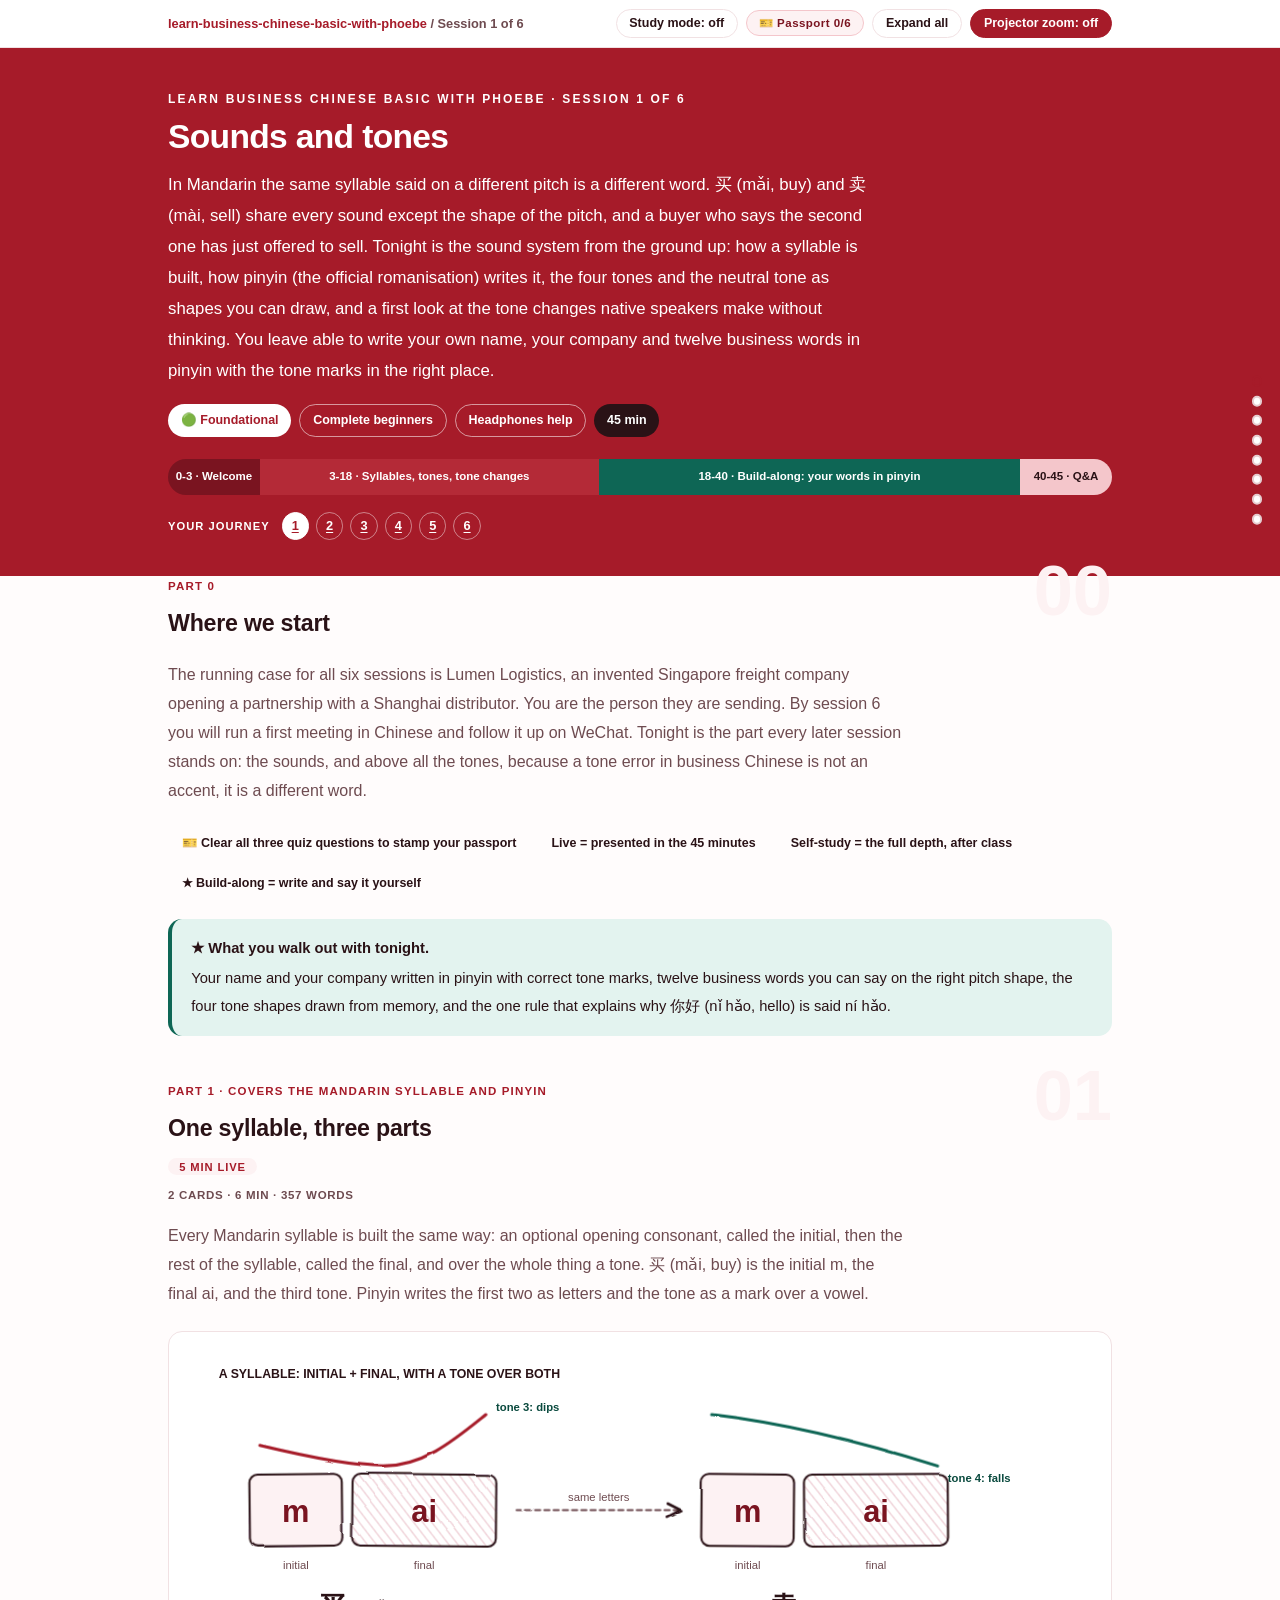
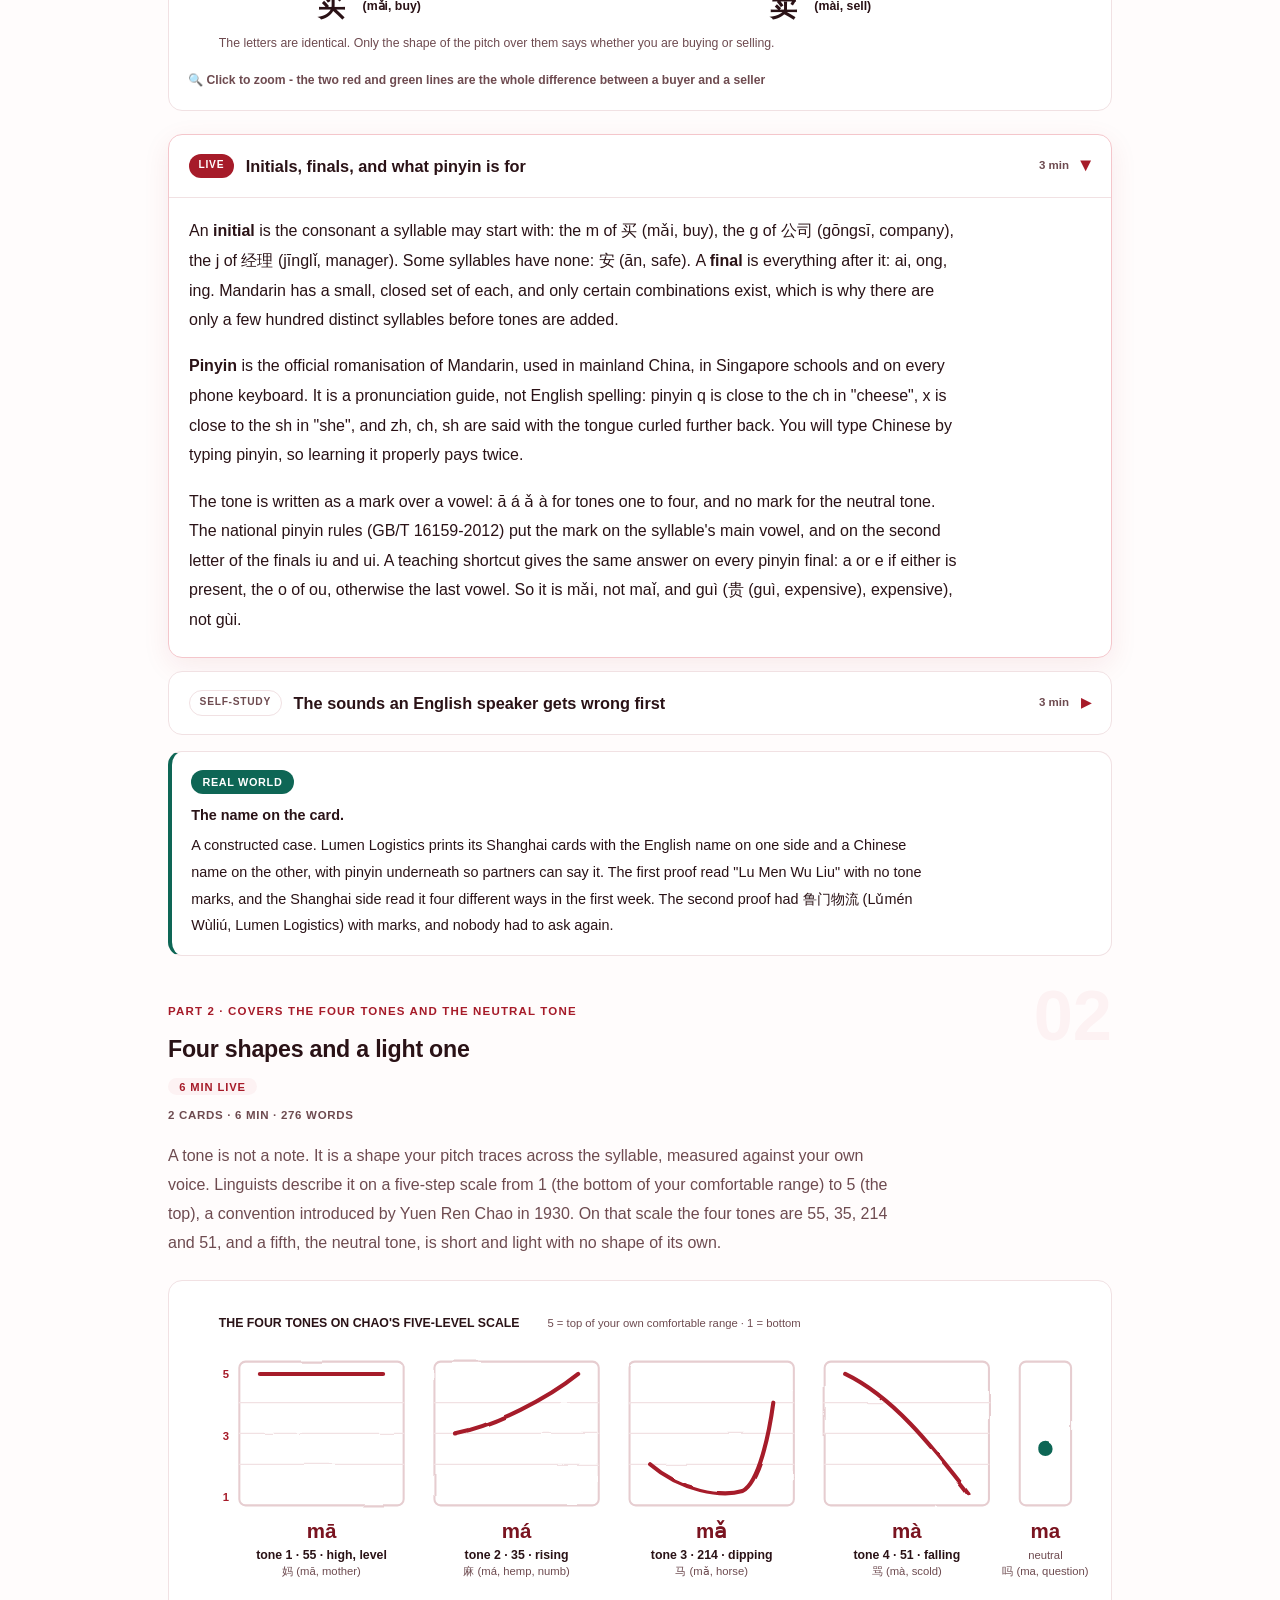
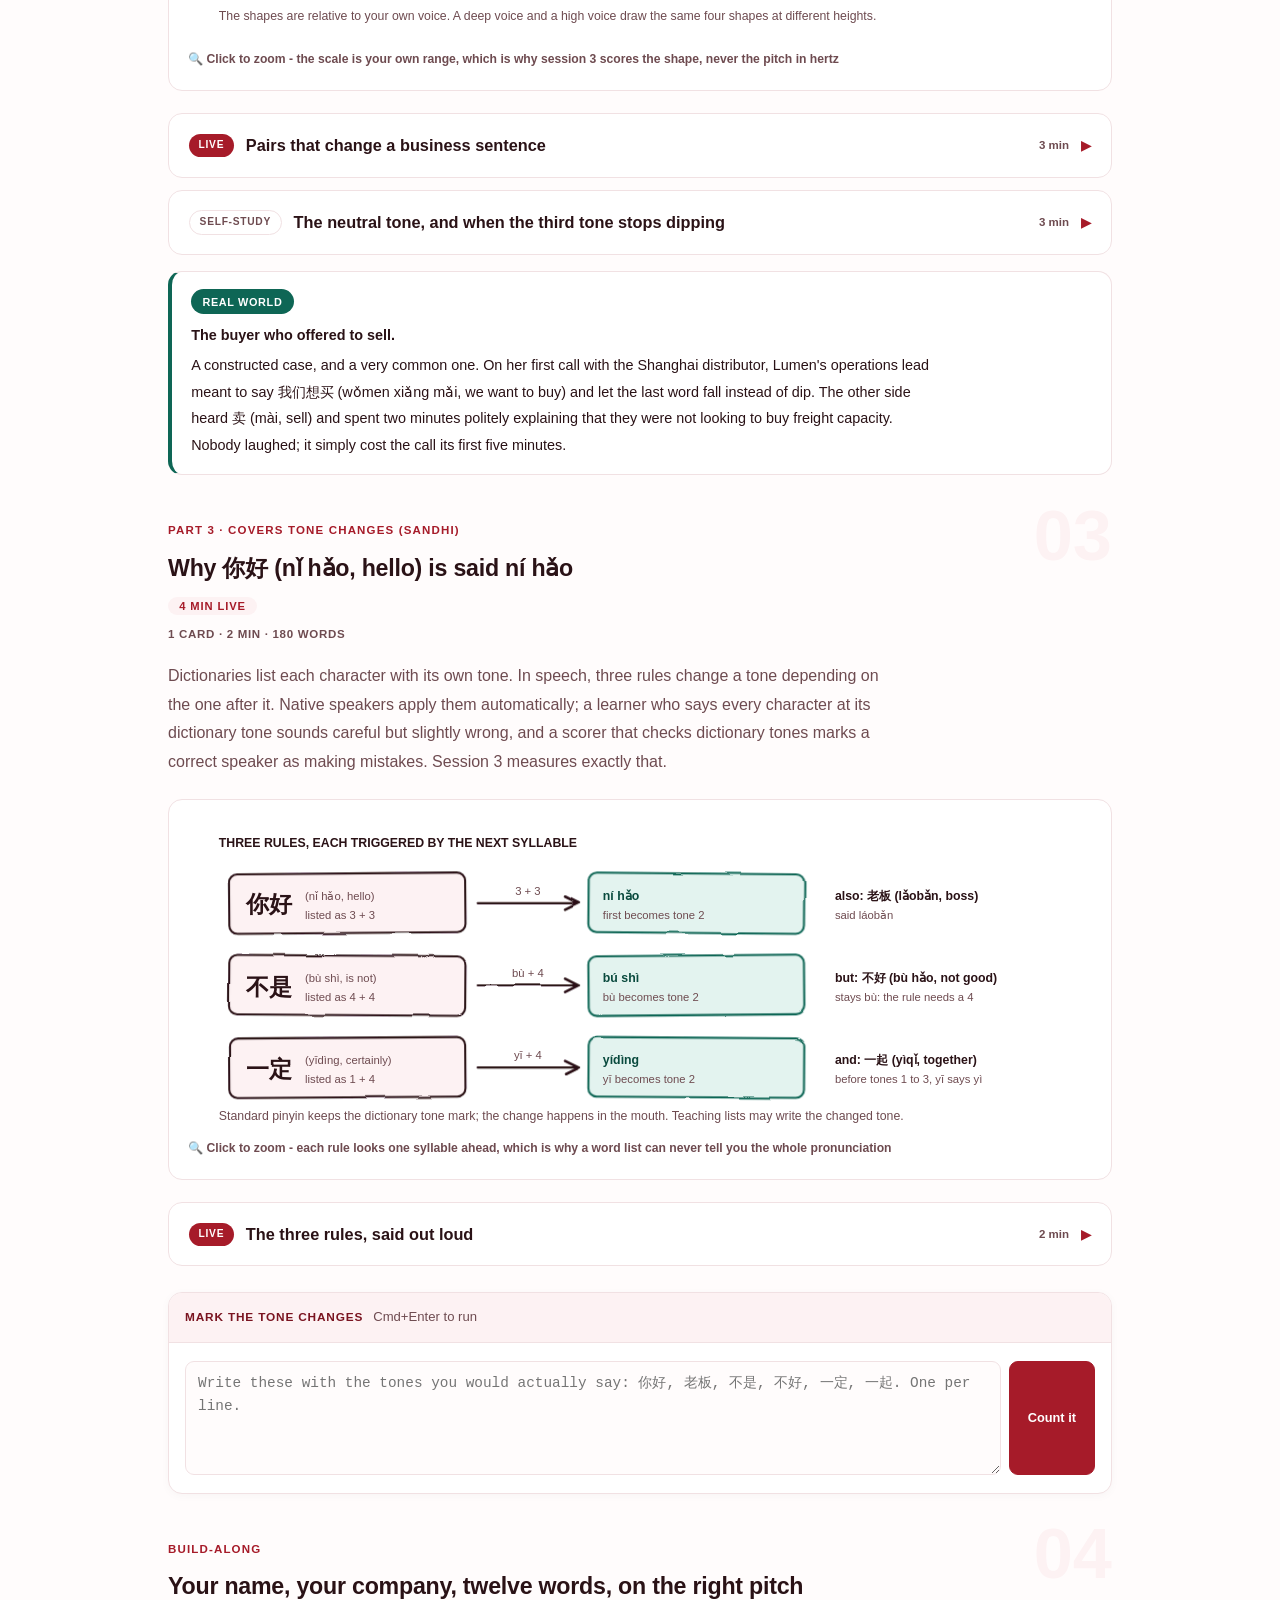
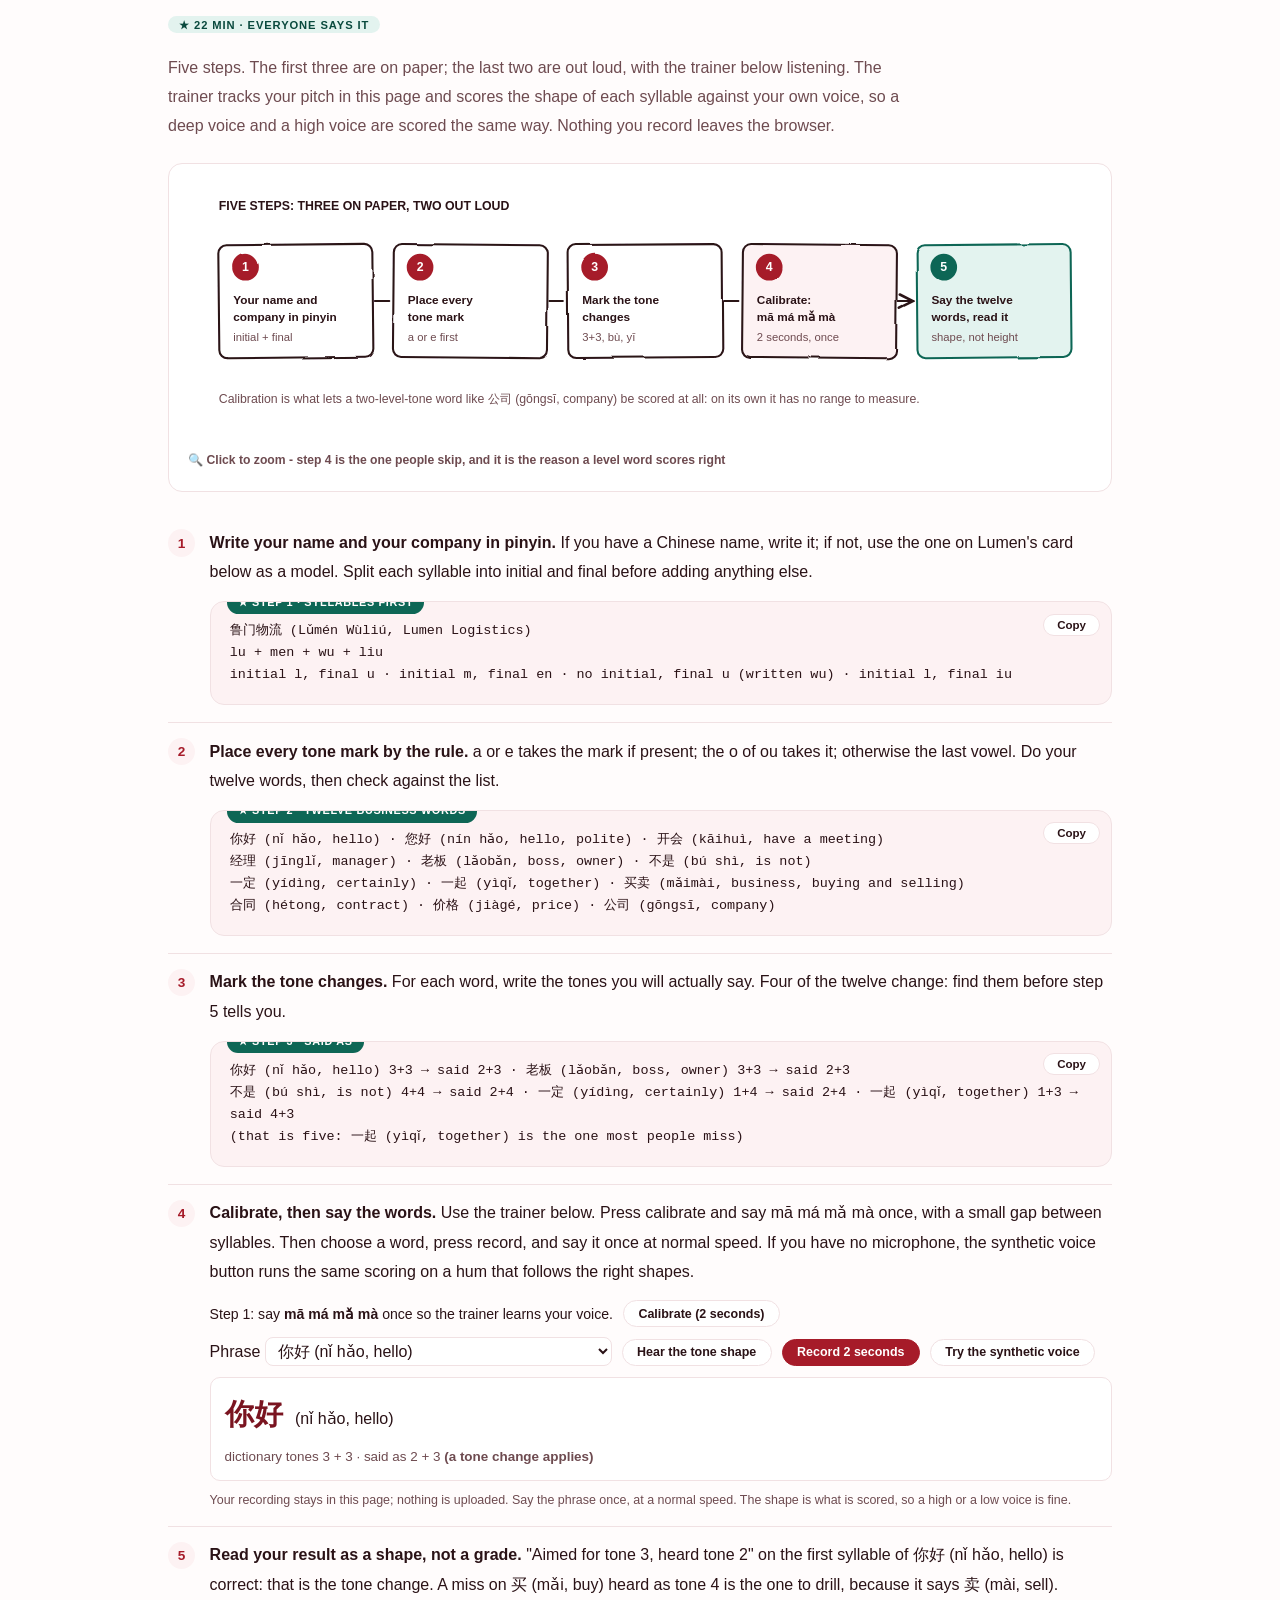
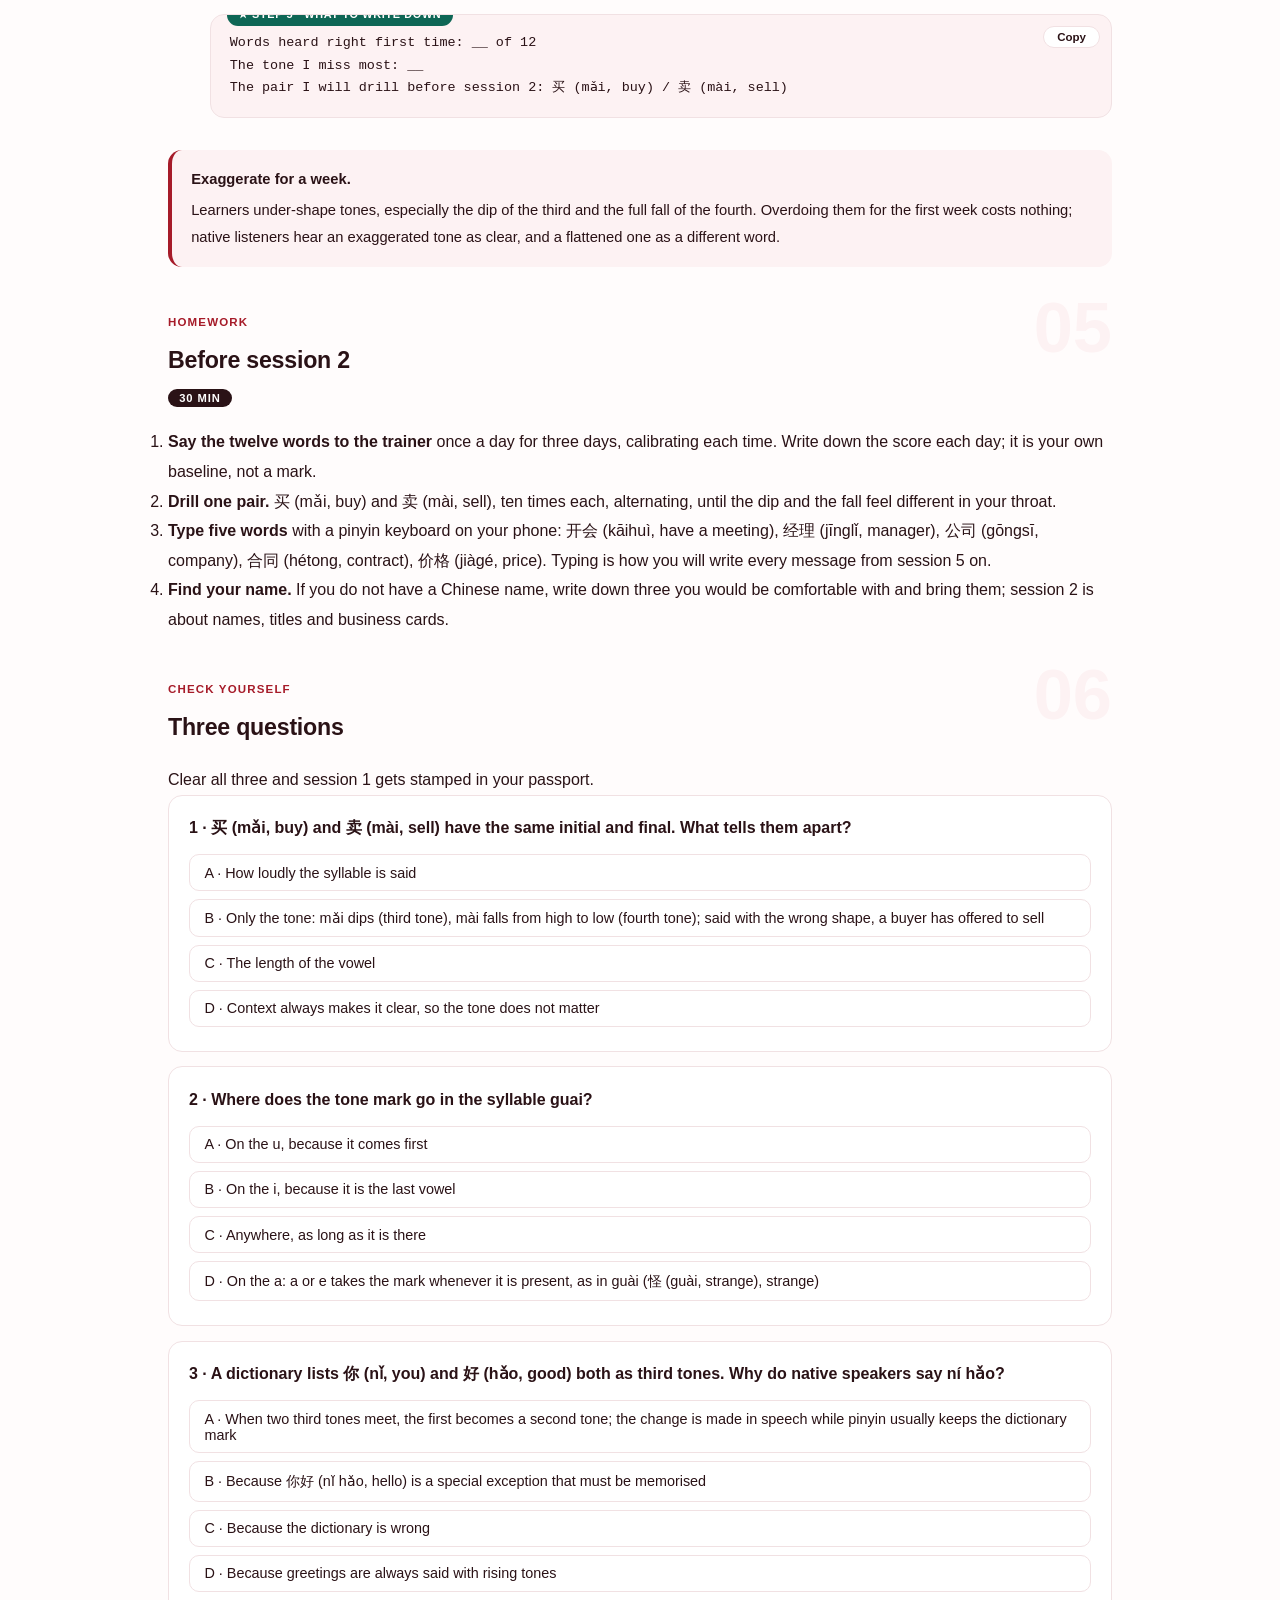
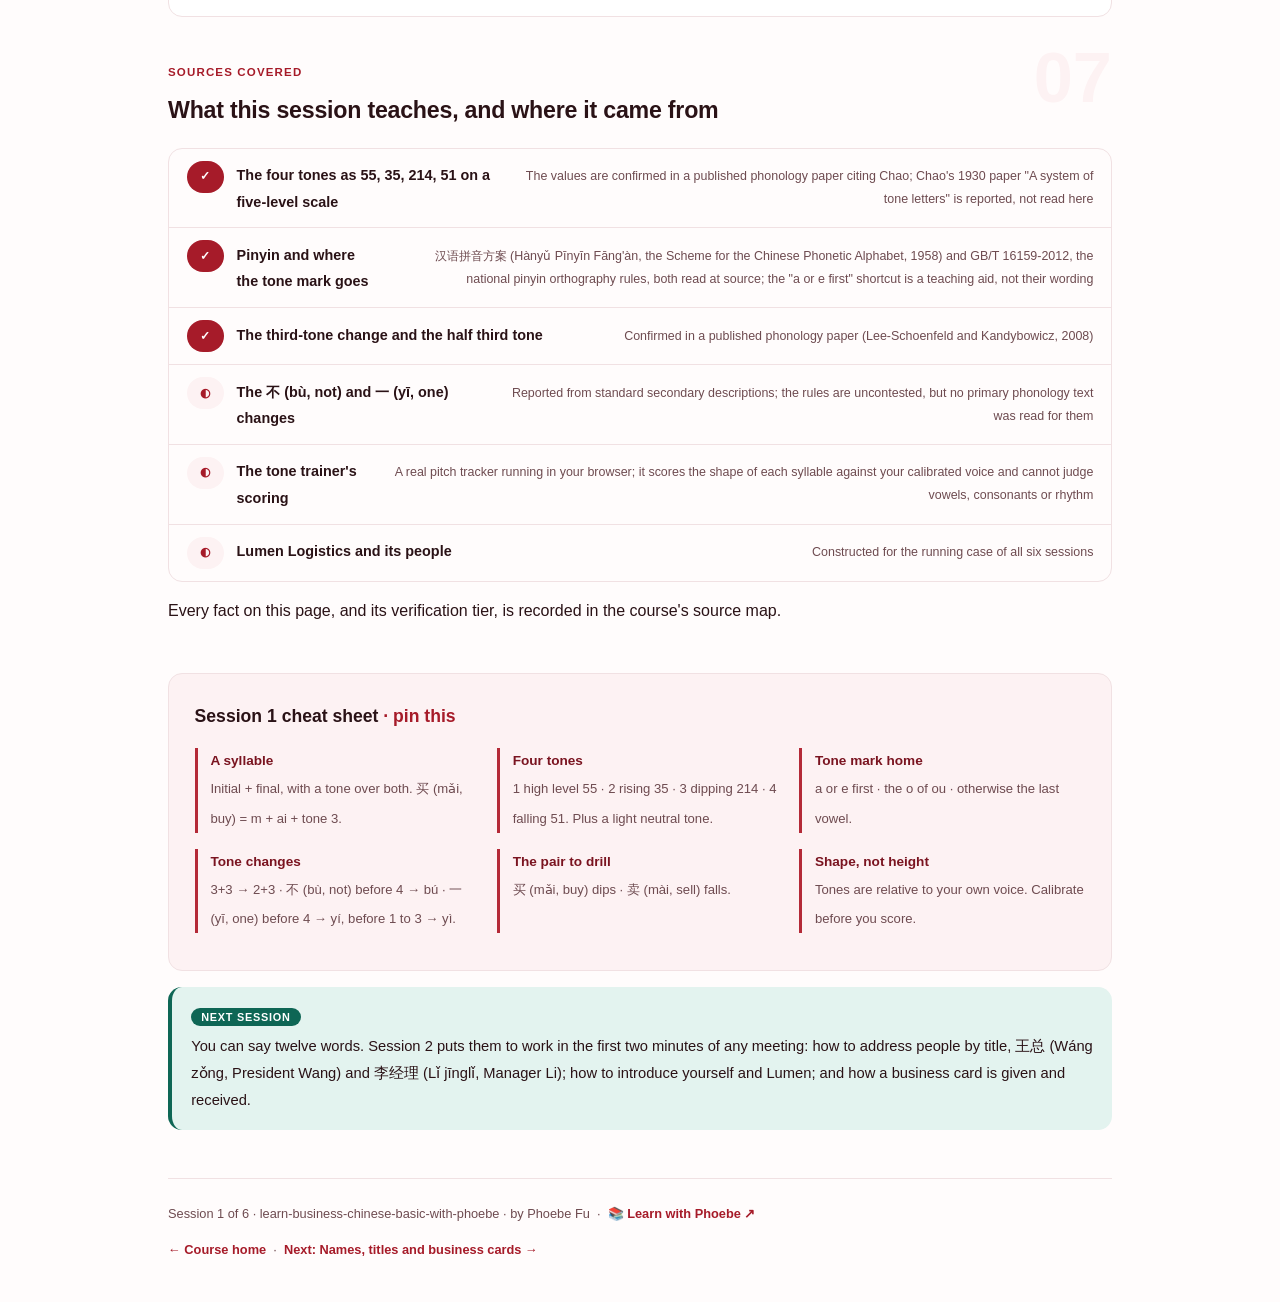
==== commit 75fbe414: "Light surfaces everywhere: lightbox, cheat panel, code boxes; contrast and phone-width fixes Every d" ====
--- a/courses/01-sounds-and-tones.html
+++ b/courses/01-sounds-and-tones.html
@@ -19,7 +19,7 @@
 <meta name="twitter:image" content="https://phoebefu6.github.io/learn-business-chinese-basic-with-phoebe/assets/og-cover.png">
 <!-- social:end -->
 <title>Session 1 · Sounds and tones - learn business chinese basic with phoebe</title>
-<link rel="stylesheet" href="../assets/style.css?v=1">
+<link rel="stylesheet" href="../assets/style.css?v=17">
 </head>
 <body>
 
@@ -532,6 +532,6 @@
 </main>
 
 <script src="../assets/tone-live.js?v=1"></script>
-<script src="../assets/app.js?v=1"></script>
+<script src="../assets/app.js?v=17"></script>
 </body>
 </html>
--- a/assets/style.css
+++ b/assets/style.css
@@ -19,8 +19,8 @@
   --amber-ink: #0A4A3E;
   --amber-50: #E3F3EF;
   --paper: #FFFCFC;
-  --code-bg: #2A1216;
-  --code-ink: #F1E1E3;
+  --code-bg: #FDF2F3;
+  --code-ink: #2A1216;
   --scrim-rgb: 42,18,22;
   --shadow-rgb: 166,27,41;
   --radius: 14px;
@@ -52,7 +52,7 @@
   font-size: .75rem;
   letter-spacing: .18em;
   text-transform: uppercase;
-  opacity: .85;
+  opacity: 1;
   font-weight: 600;
 }
 .masthead h1 {
@@ -63,7 +63,7 @@
   letter-spacing: -.02em;
 }
 .masthead h1 .accent { color: inherit; }
-.masthead .sub { font-size: 1.05rem; opacity: .92; max-width: 44rem; }
+.masthead .sub { font-size: 1.05rem; opacity: 1; max-width: 44rem; }
 
 .chip-row { display: flex; flex-wrap: wrap; gap: .5rem; margin-top: 1.1rem; }
 .chip {
@@ -77,7 +77,7 @@
   white-space: nowrap;
 }
 .chip.level { background: #fff; color: var(--indigo); }
-.chip.audience { background: rgba(255,255,255,.16); color: #fff; border: 1px solid rgba(255,255,255,.35); }
+.chip.audience { background: rgba(255,255,255,.08); color: #fff; border: 1px solid rgba(255,255,255,.35); }
 .chip.time { background: var(--ink); color: #fff; font-variant-numeric: tabular-nums; }
 
 
@@ -241,7 +241,7 @@
 .pill.light { background: var(--indigo-50); color: var(--indigo); }
 .pill.inkpill { background: var(--ink); color: #fff; }
 .pill.amber, .pill.peach { background: var(--amber); color: #fff; }
-.pill.bare { color: var(--faint); }
+.pill.bare { color: var(--muted); }
 
 /* ---------- 4D grid ---------- */
 .grid-2 { display: grid; grid-template-columns: repeat(auto-fit, minmax(15rem, 1fr)); gap: .8rem; margin: .5rem 0 1rem; }
@@ -270,10 +270,11 @@
 table.clean td:first-child { font-weight: 600; }
 
 /* ---------- prompt boxes ---------- */
-.prompt-box {
+.prompt-box{
   position: relative;
-  background: var(--code-bg);
-  color: var(--code-ink);
+  background: #FDF2F3;
+  border: 1px solid #F1E1E3;
+  color: #2A1216;
   border-radius: var(--radius);
   padding: 1.1rem 1.2rem;
   margin: 1rem 0 1.2rem;
@@ -283,12 +284,12 @@
   white-space: pre-wrap;
   word-break: break-word;
 }
-.prompt-box .label {
+.prompt-box .label{
   position: absolute;
   top: -0.7rem;
   left: 1rem;
-  background: var(--indigo);
-  color: #fff;
+  background: #A61B29;
+  color: #FFFFFF;
   font-family: "Inter", -apple-system, sans-serif;
   font-size: .68rem;
   font-weight: 700;
@@ -299,13 +300,13 @@
 }
 .prompt-box.bad .label { background: var(--faint); color: var(--ink); }
 .prompt-box.good .label { background: var(--amber); color: #fff; }
-.copy-btn {
+.copy-btn{
   position: absolute;
   top: .7rem;
   right: .7rem;
-  background: rgba(255,255,255,.1);
-  border: 1px solid rgba(255,255,255,.25);
-  color: #fff;
+  background: #FFFFFF;
+  border: 1px solid #F1E1E3;
+  color: #2A1216;
   border-radius: 999px;
   padding: .25rem .8rem;
   font-size: .72rem;
@@ -314,7 +315,7 @@
   font-family: "Inter", -apple-system, sans-serif;
   transition: background .15s ease;
 }
-.copy-btn:hover { background: rgba(255,255,255,.22); }
+.copy-btn:hover { background: #F1E1E3; }
 .copy-btn.copied { background: var(--amber); border-color: var(--amber); color: #fff; }
 
 /* ---------- demo steps ---------- */
@@ -409,7 +410,7 @@
   gap: .4rem;
 }
 
-.lightbox {
+.lightbox{
   position: fixed;
   inset: 0;
   z-index: 100;
@@ -421,8 +422,10 @@
   cursor: zoom-out;
 }
 .lightbox.open { display: flex; }
-.lightbox .inner {
+.lightbox .inner{
   background: #fff;
+  border: 1px solid #F1E1E3;
+  box-shadow: 0 10px 40px rgba(42,18,22,.14);
   border-radius: var(--radius);
   padding: 2rem;
   max-width: 94vw;
@@ -430,13 +433,12 @@
   overflow: auto;
 }
 .lightbox .inner svg, .lightbox .inner img { width: min(88vw, 70rem); height: auto; }
-.lightbox .close-hint {
+.lightbox .close-hint{
   position: fixed;
   top: 1rem; right: 1.4rem;
-  color: #fff;
+  color: #2A1216;
   font-size: .8rem;
   font-weight: 600;
-  opacity: .8;
 }
 
 /* ---------- courses covered ---------- */
@@ -455,19 +457,20 @@
 .covered-row .note { margin-left: auto; color: var(--muted); font-size: .78rem; text-align: right; }
 
 /* ---------- cheat sheet footer ---------- */
-.cheat {
-  background: var(--ink);
-  color: #fff;
+.cheat{
+  background: #FDF2F3;
+  border: 1px solid #F1E1E3;
+  color: #2A1216;
   border-radius: var(--radius);
   padding: 1.6rem 1.6rem 1.3rem;
   margin-top: 3rem;
 }
 .cheat h3 { font-size: 1.1rem; margin-bottom: 1rem; }
-.cheat h3 span { color: var(--indigo-soft); }
+.cheat h3 span { color: #A61B29; }
 .cheat .grid-2 { gap: 1rem; }
 .cheat .cheat-item { border-left: 3px solid var(--indigo-mid); padding-left: .8rem; }
-.cheat .cheat-item b { display: block; font-size: .85rem; color: var(--indigo-soft); }
-.cheat .cheat-item span { font-size: .82rem; opacity: .85; }
+.cheat .cheat-item b { display: block; font-size: .85rem; color: #7A1420; }
+.cheat .cheat-item span { font-size: .82rem; color: #6E4B50; }
 
 footer.pagefoot {
   border-top: 1px solid var(--hairline);
@@ -562,7 +565,7 @@
   margin-top: 1.1rem;
   flex-wrap: wrap;
 }
-.journey .jlabel { font-size: .7rem; font-weight: 700; text-transform: uppercase; letter-spacing: .09em; opacity: .8; margin-right: .3rem; }
+.journey .jlabel { font-size: .7rem; font-weight: 700; text-transform: uppercase; letter-spacing: .09em; opacity: 1; margin-right: .3rem; }
 .journey a {
   width: 1.7rem; height: 1.7rem;
   border-radius: 999px;
@@ -1160,7 +1163,7 @@
   transition: all .18s ease;
 }
 .pp-stamp:hover { border-color: var(--indigo-soft); }
-.pp-stamp i { font-size: 1.3rem; font-style: normal; opacity: .35; }
+.pp-stamp i { font-size: 1.3rem; font-style: normal; opacity: 1; }
 .pp-stamp b { font: 800 0.7rem Inter, sans-serif; }
 .pp-stamp.got {
   border-style: solid; border-color: var(--indigo);
@@ -1347,3 +1350,28 @@
 .zh { font-weight: 700; color: var(--indigo-deep); }
 @media (max-width: 640px) { .tl-table { font-size: .8rem; } .tl-target .tl-big { font-size: 1.4rem; } }
 @media (max-width: 640px) { .tl-row label { display: block; width: 100%; } .tl-row select { width: 100%; } }
+
+/* layout-patch-3: phone-width overflow (2026-10-10) */
+.sql-bar { flex-wrap: wrap; }
+@media (max-width: 480px) {
+  .covered-row { flex-wrap: wrap; }
+  .covered-row .note { margin-left: 0; text-align: left; flex-basis: 100%; }
+  details.card summary { flex-wrap: wrap; }
+  details.card summary .mini { white-space: normal; }
+  .wk, .sqlbox, .prompt-box, pre { max-width: 100%; overflow-x: auto; }
+  .mono, code, strong, .note { overflow-wrap: anywhere; }
+  select, input[type=range], label { max-width: 100%; }
+  canvas, svg, img { max-width: 100%; height: auto; }
+  .tree-kids, .tree-node-wrap, .tree-node, .rb-night, .al-row, .gd-field, .tl-row, .sl-row { max-width: 100%; overflow-x: auto; }
+  .tl-cols, .sl-cols, .bb-cols, .ev-cols, [class$="-cols"] { grid-template-columns: 1fr !important; display: grid; }
+  .tl-cols > *, .sl-cols > *, [class$="-cols"] > * { min-width: 0; max-width: 100%; }
+  .mono { white-space: normal; }
+  .er-w, .bb-lab, .tl-lev, .sl-lev { max-width: 100%; white-space: normal; }
+}
+/* contrast-patch-2b */
+.cheat a { color: var(--indigo-deep, var(--ink)); }
+.chip.audience { background: transparent; border-color: rgba(255,255,255,.55); }
+.masthead a, .masthead .sub a { color: #fff; text-decoration: underline; text-underline-offset: 2px; }
+.prompt-box b, .prompt-box strong { color: var(--indigo-deep, var(--ink)); }
+.prompt-box span, .prompt-box em, .prompt-box i { color: inherit; }
+.pp-stamp i { color: var(--ink); }
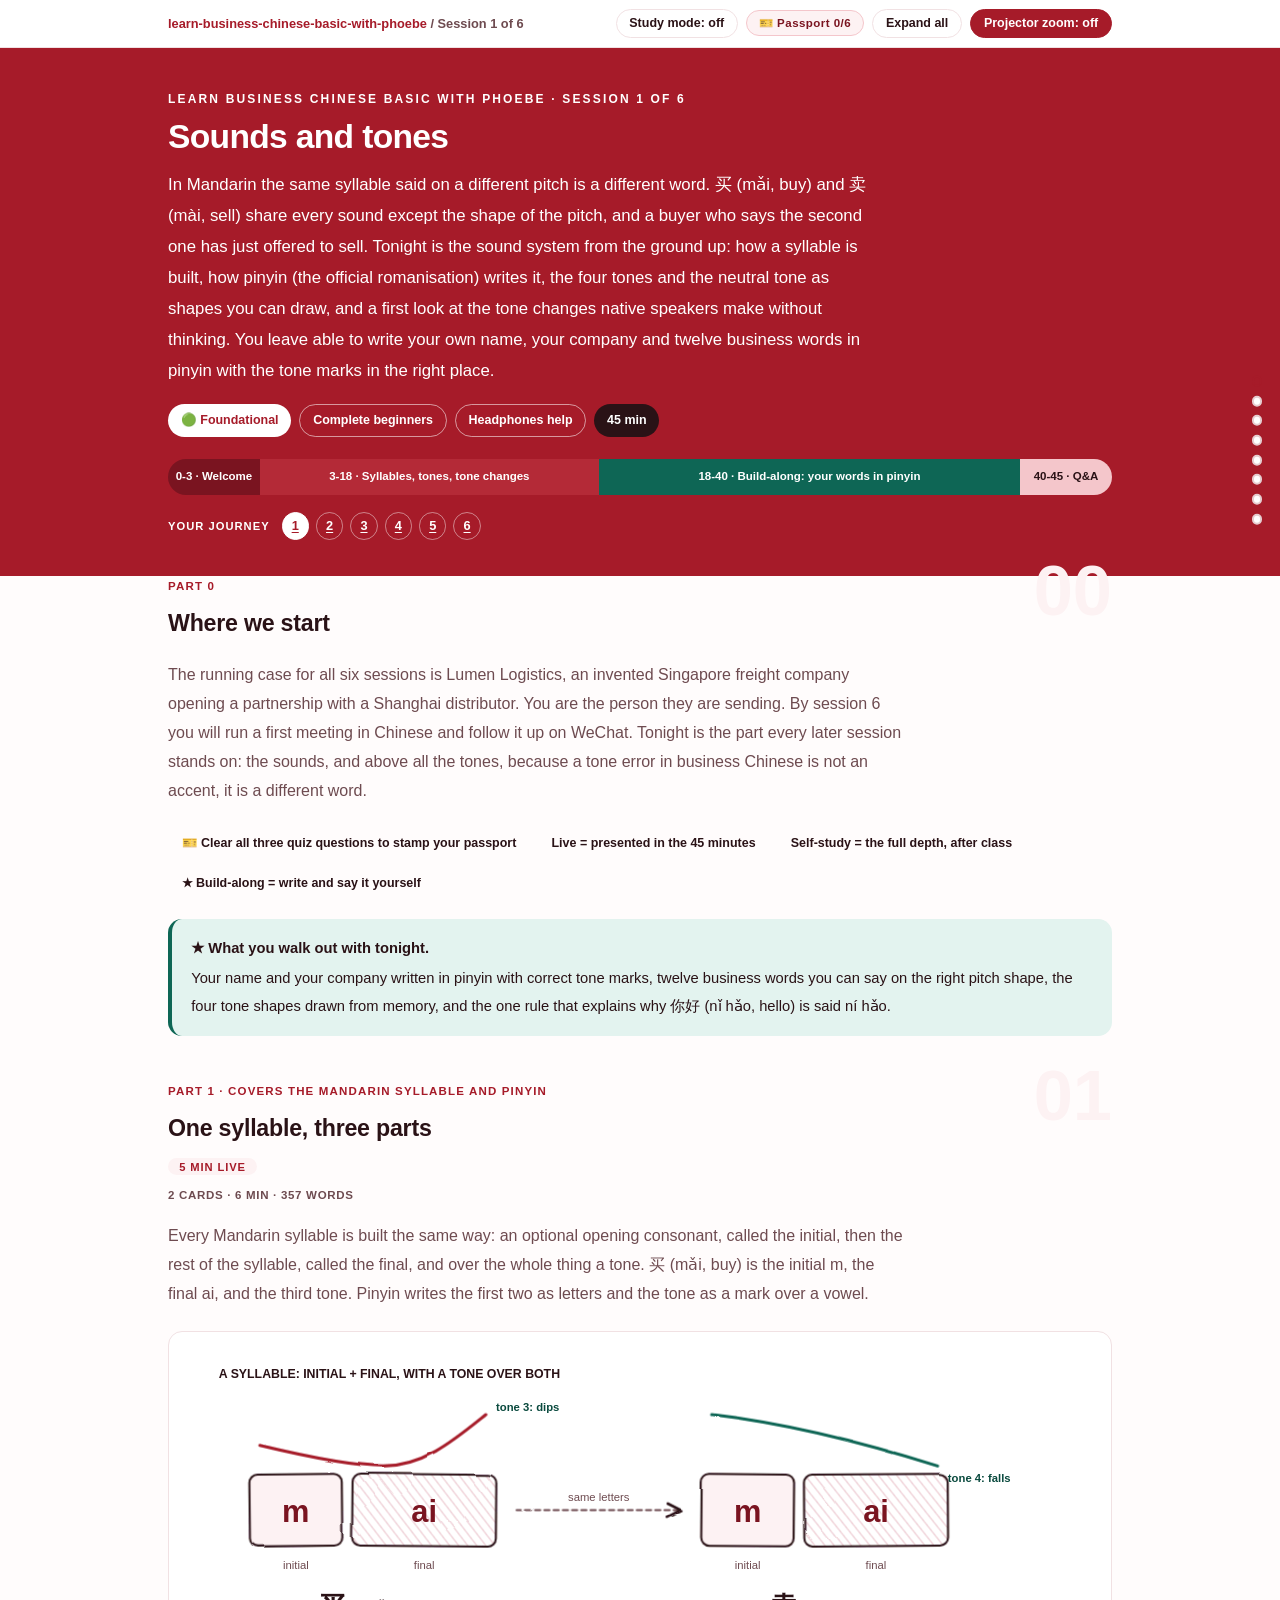
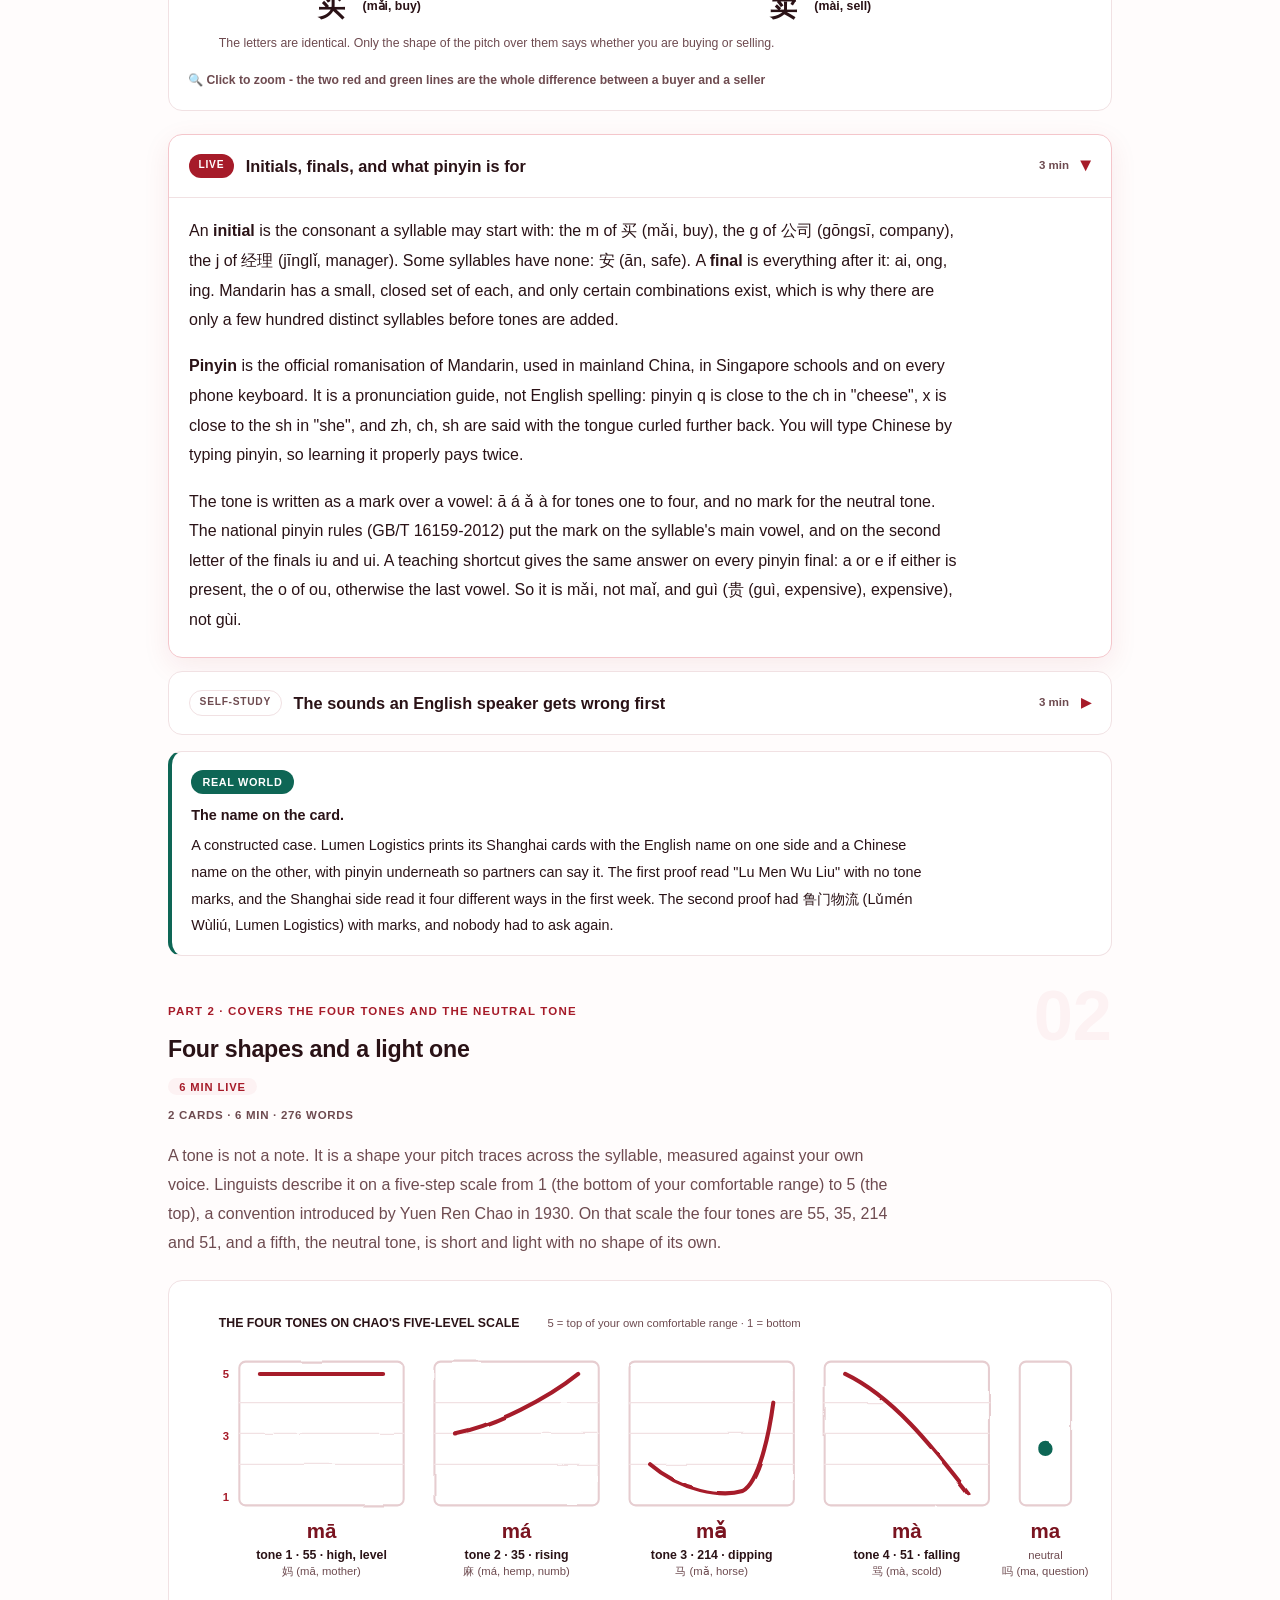
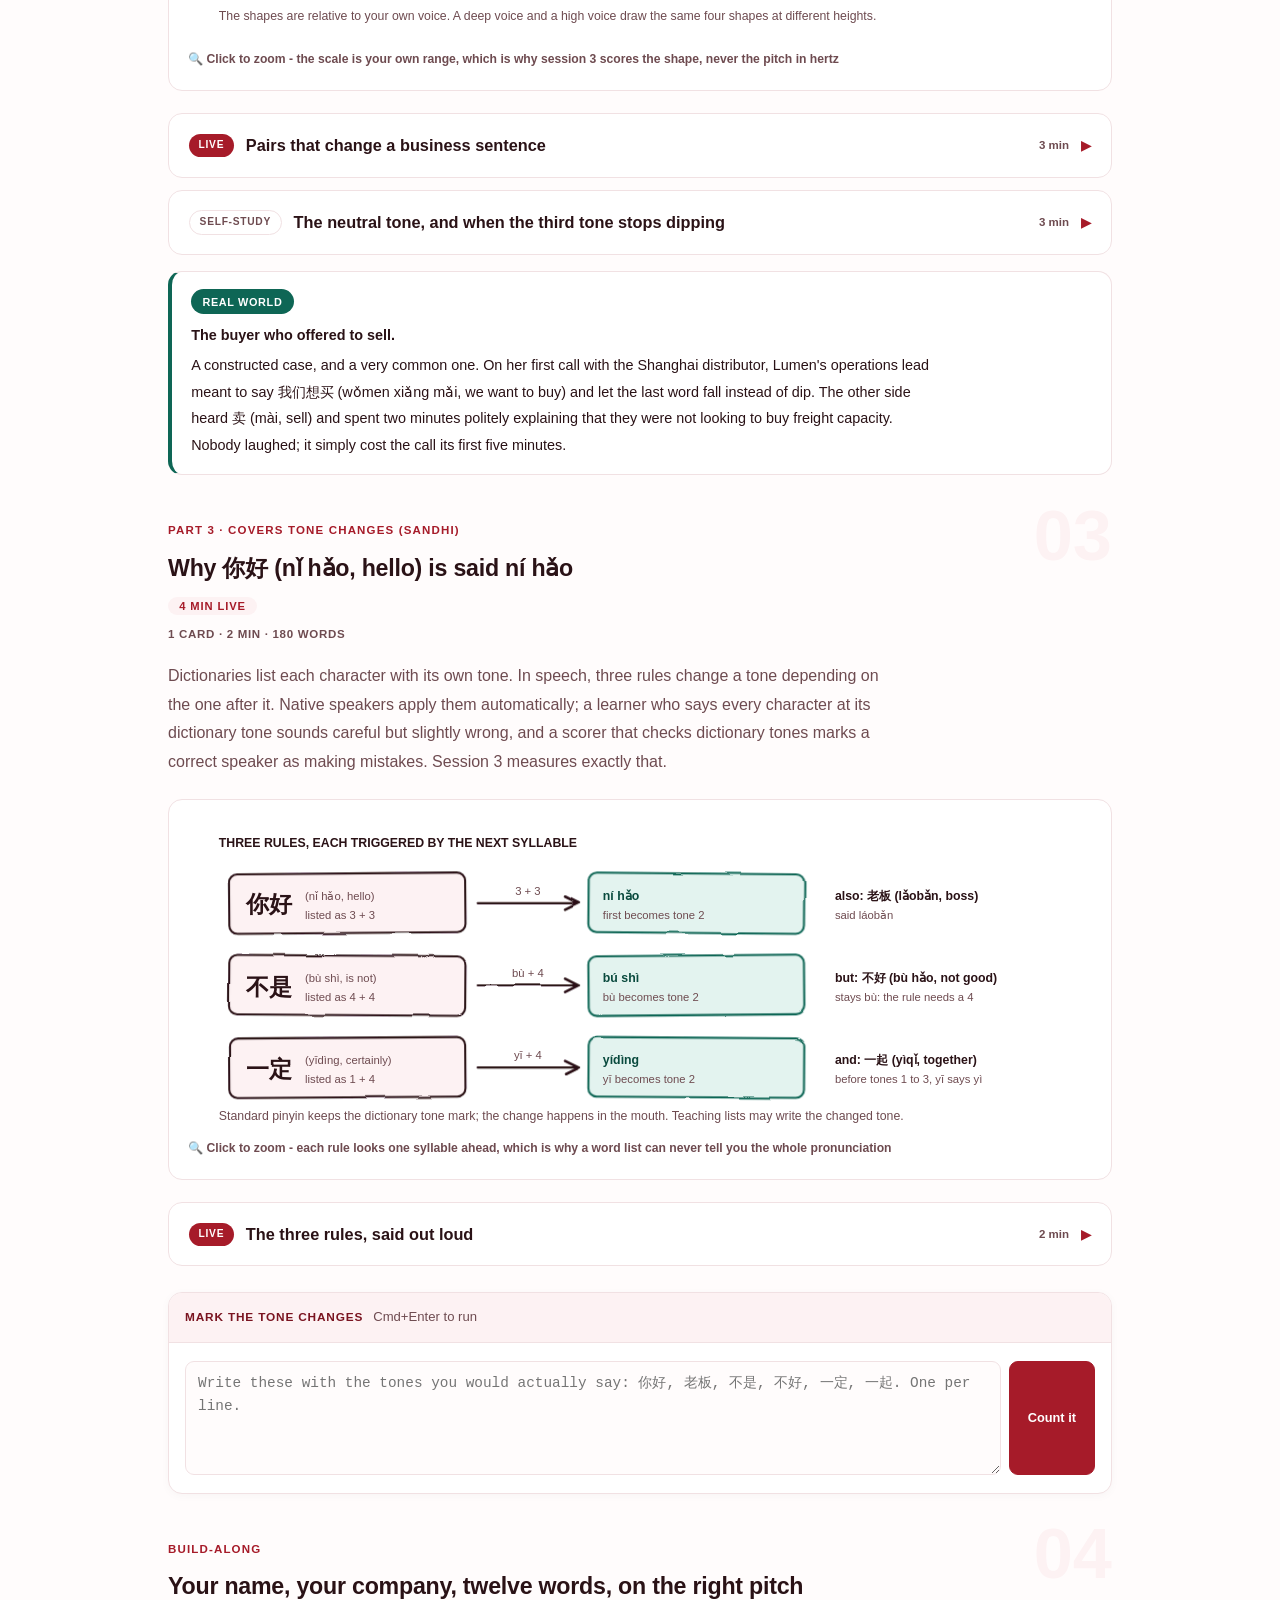
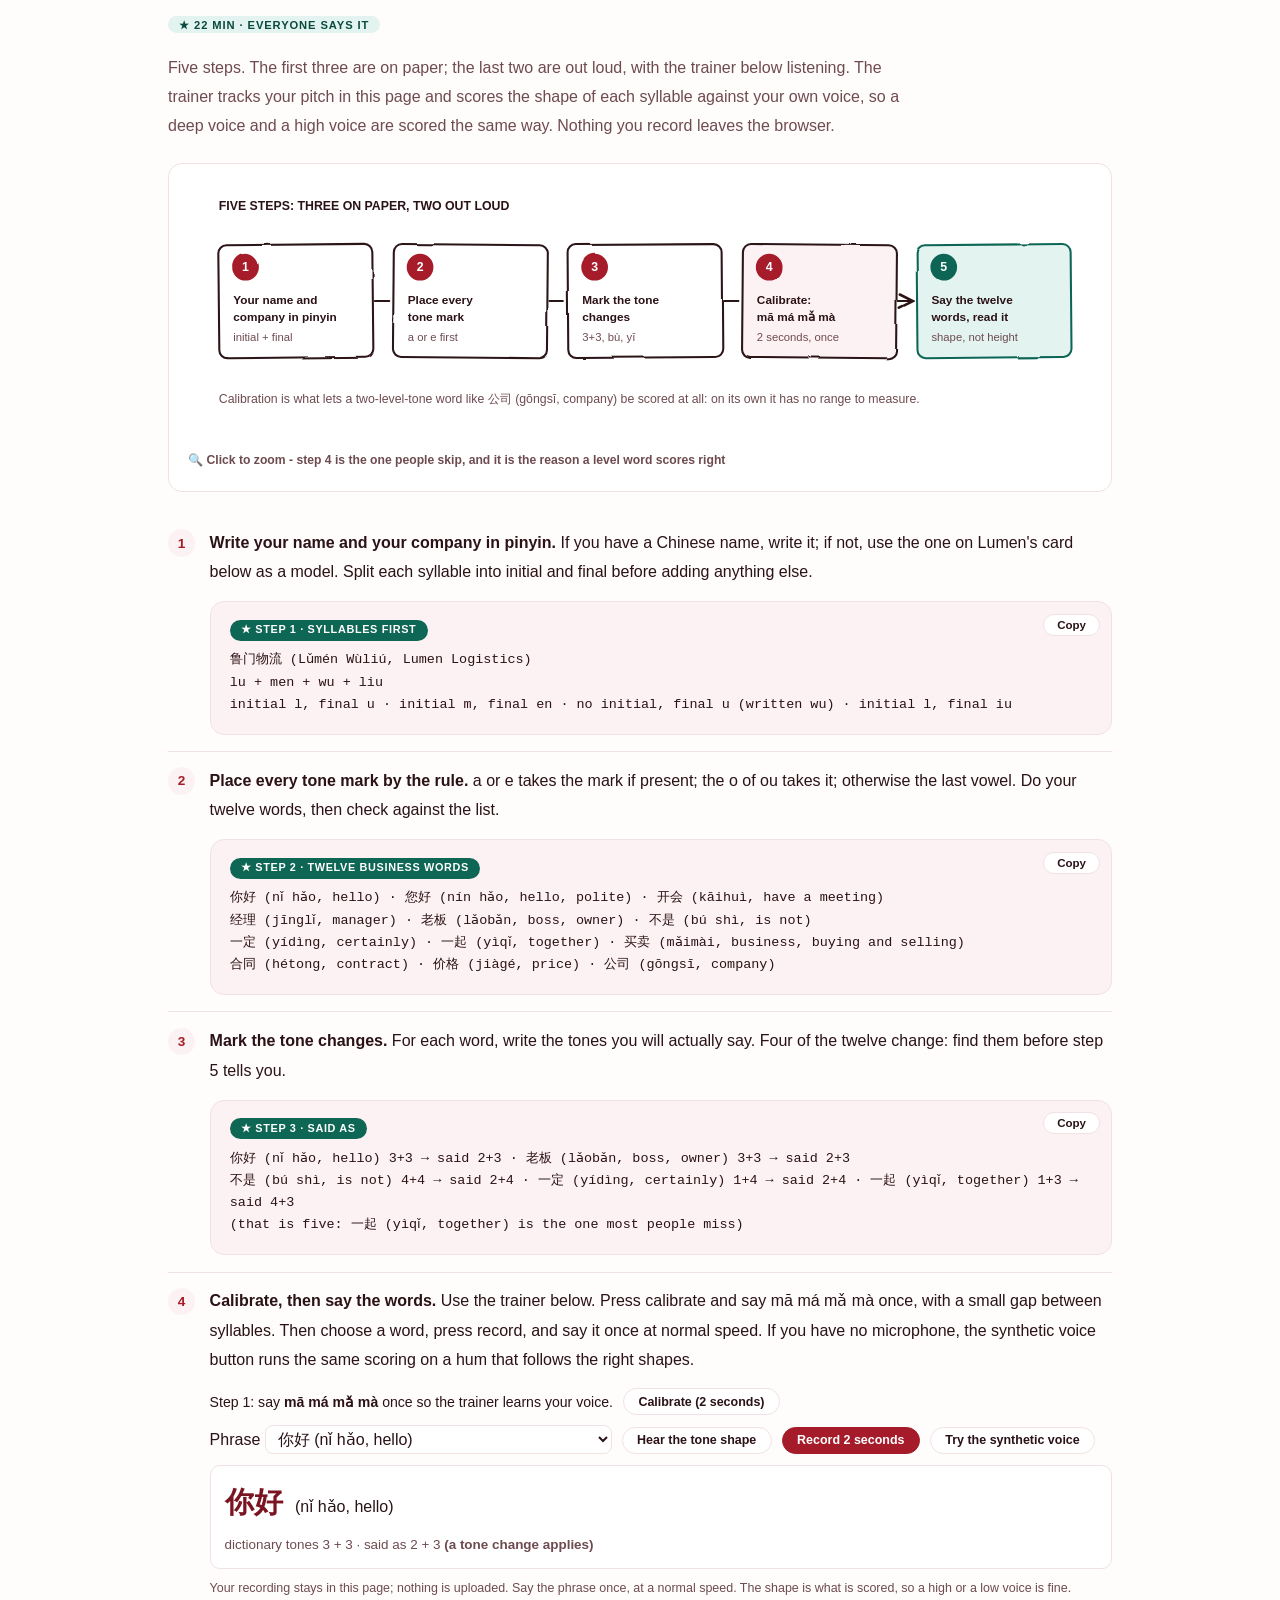
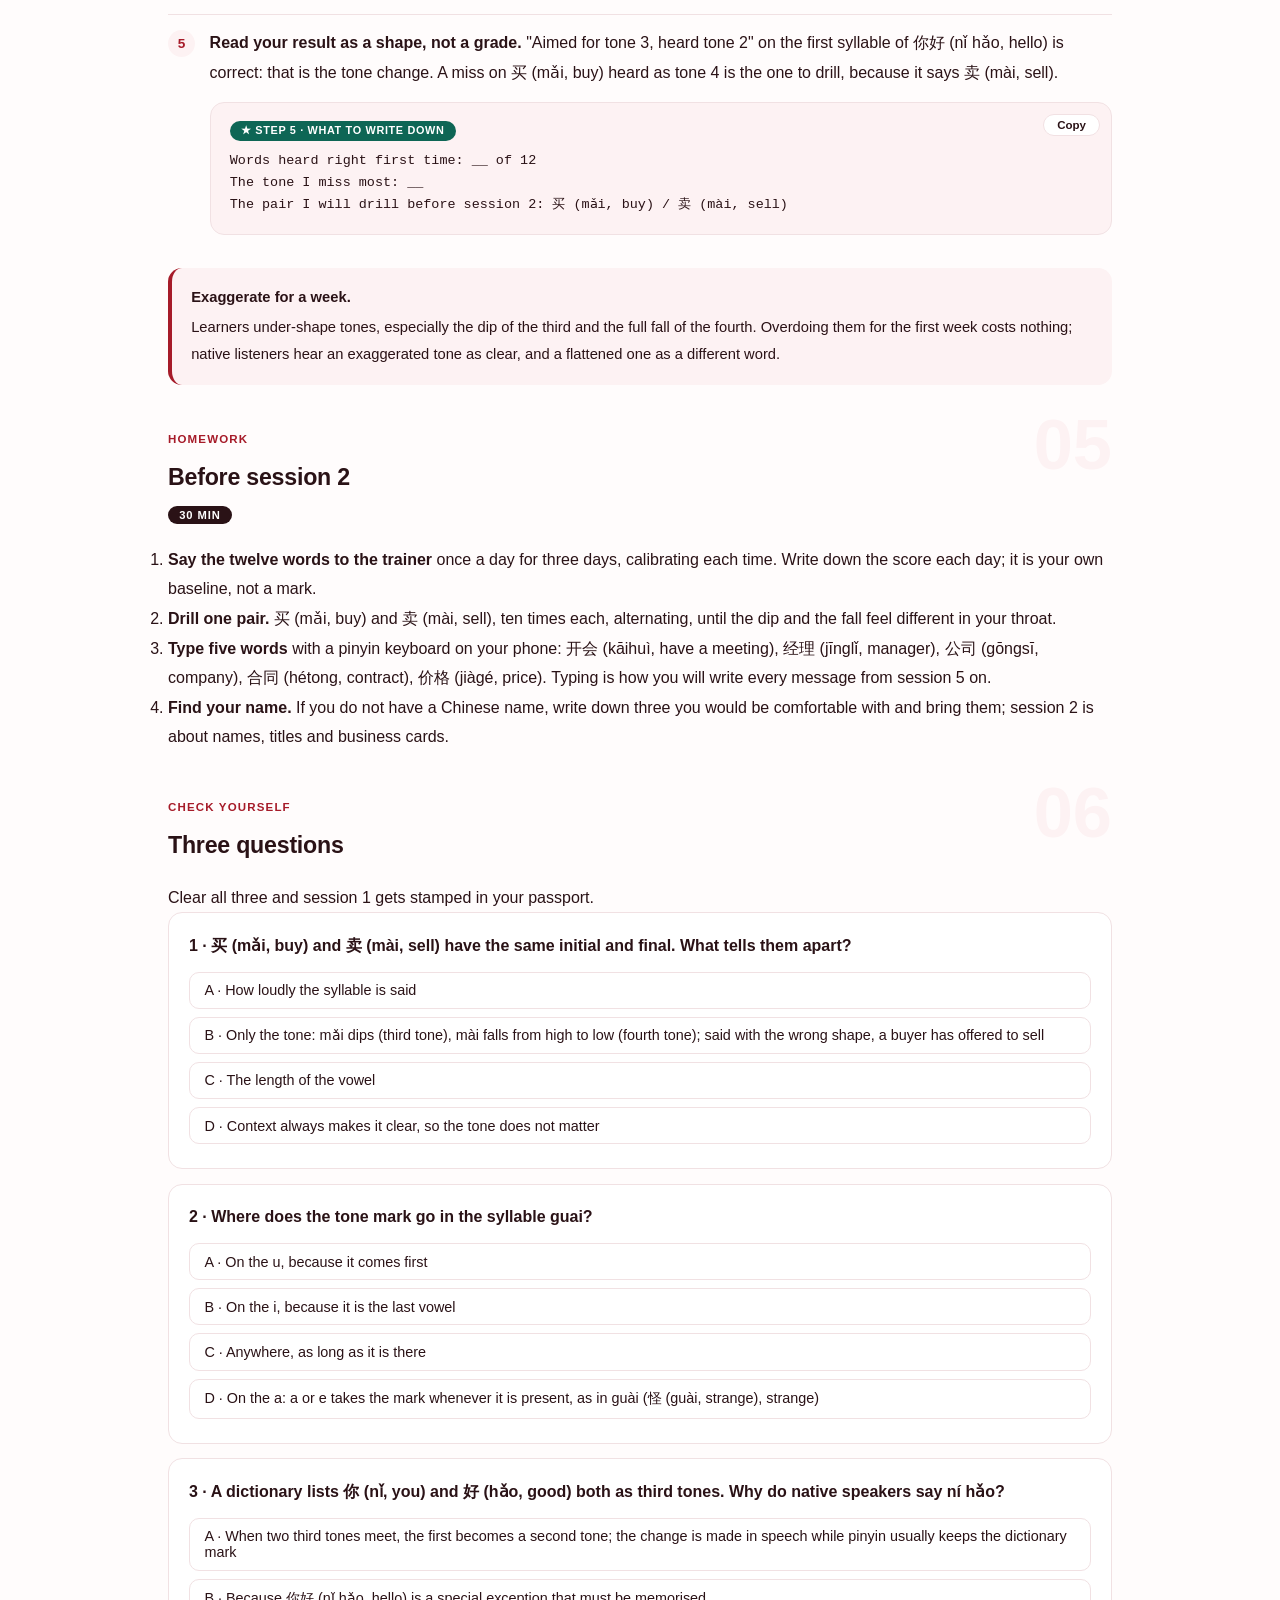
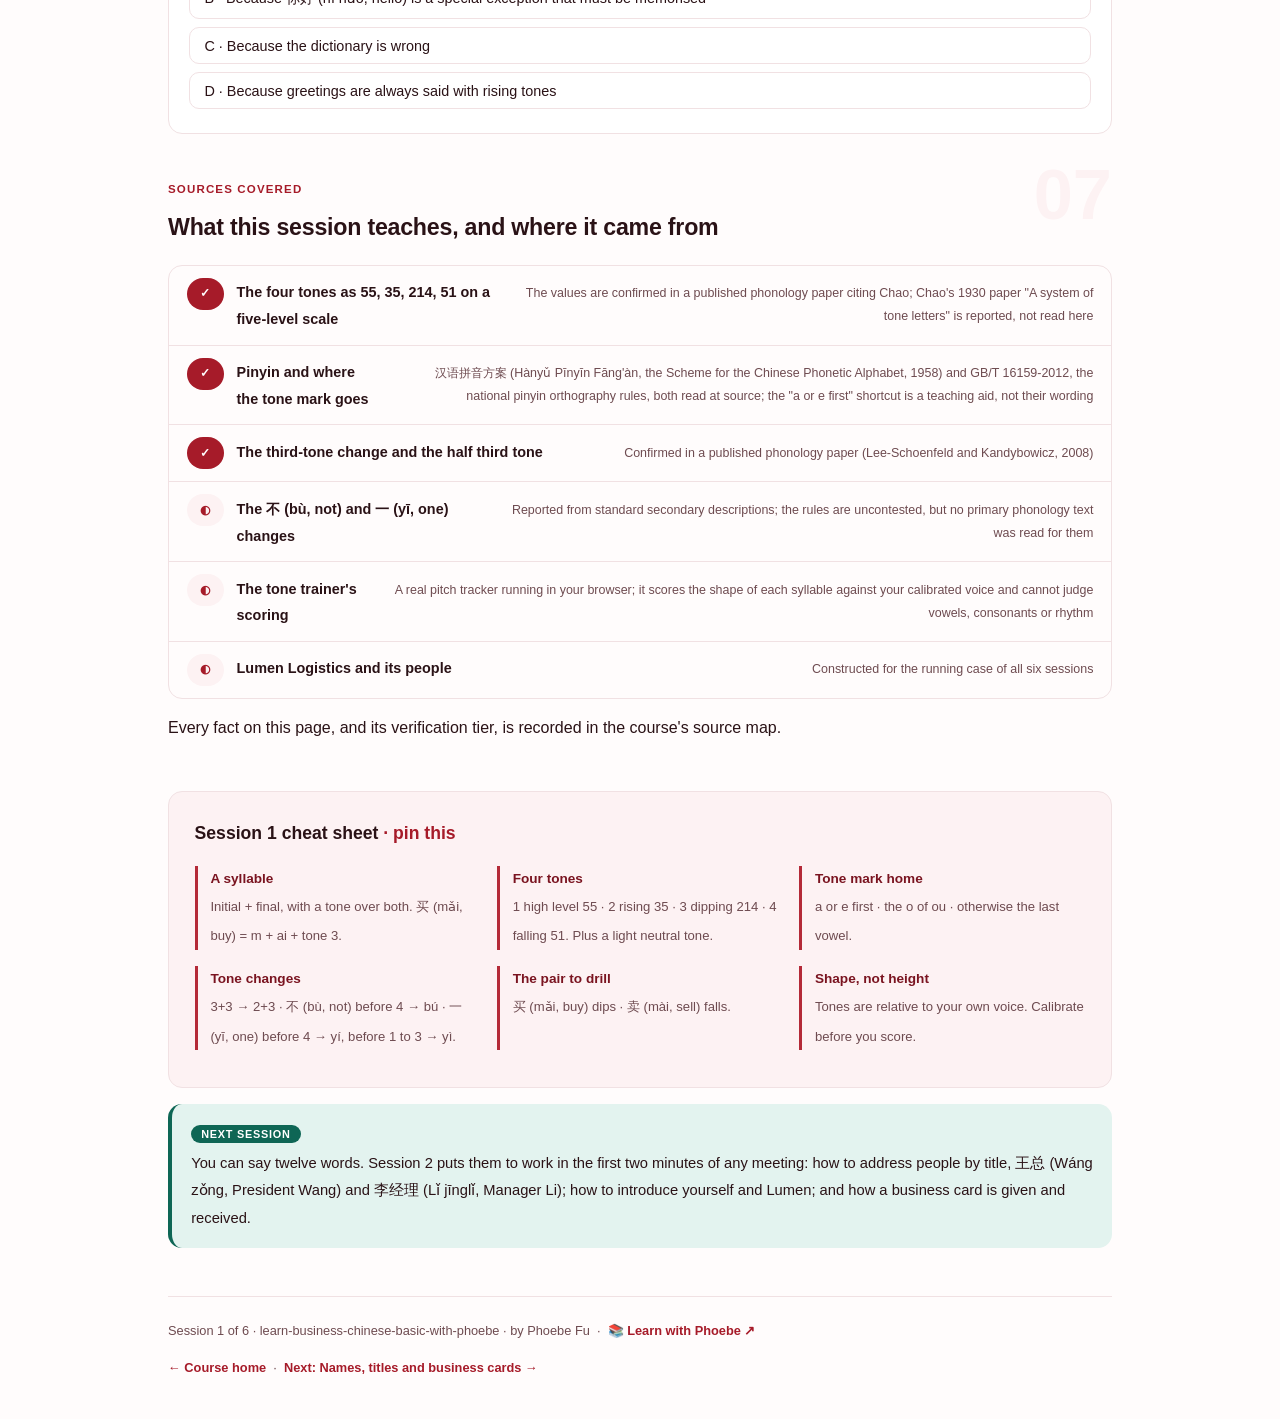
==== commit b57c4255: "Prompt-box label inside the box: overflow no longer cuts it in half The label hung 0.7rem above the " ====
--- a/courses/01-sounds-and-tones.html
+++ b/courses/01-sounds-and-tones.html
@@ -19,7 +19,7 @@
 <meta name="twitter:image" content="https://phoebefu6.github.io/learn-business-chinese-basic-with-phoebe/assets/og-cover.png">
 <!-- social:end -->
 <title>Session 1 · Sounds and tones - learn business chinese basic with phoebe</title>
-<link rel="stylesheet" href="../assets/style.css?v=17">
+<link rel="stylesheet" href="../assets/style.css?v=18">
 </head>
 <body>
 
--- a/assets/style.css
+++ b/assets/style.css
@@ -1375,3 +1375,8 @@
 .prompt-box b, .prompt-box strong { color: var(--indigo-deep, var(--ink)); }
 .prompt-box span, .prompt-box em, .prompt-box i { color: inherit; }
 .pp-stamp i { color: var(--ink); }
+
+/* Prompt-box label sits inside the box (2026-10-12). Hanging it 0.7rem above the edge let any
+   overflow:auto parent cut it in half; in normal flow nothing can clip it. The right margin
+   keeps it clear of the Copy button; long labels wrap instead of running under it. */
+.prompt-box > .label{ position: static; display: table; margin: 0 5.2rem .55rem 0; white-space: normal; line-height: 1.45; }
